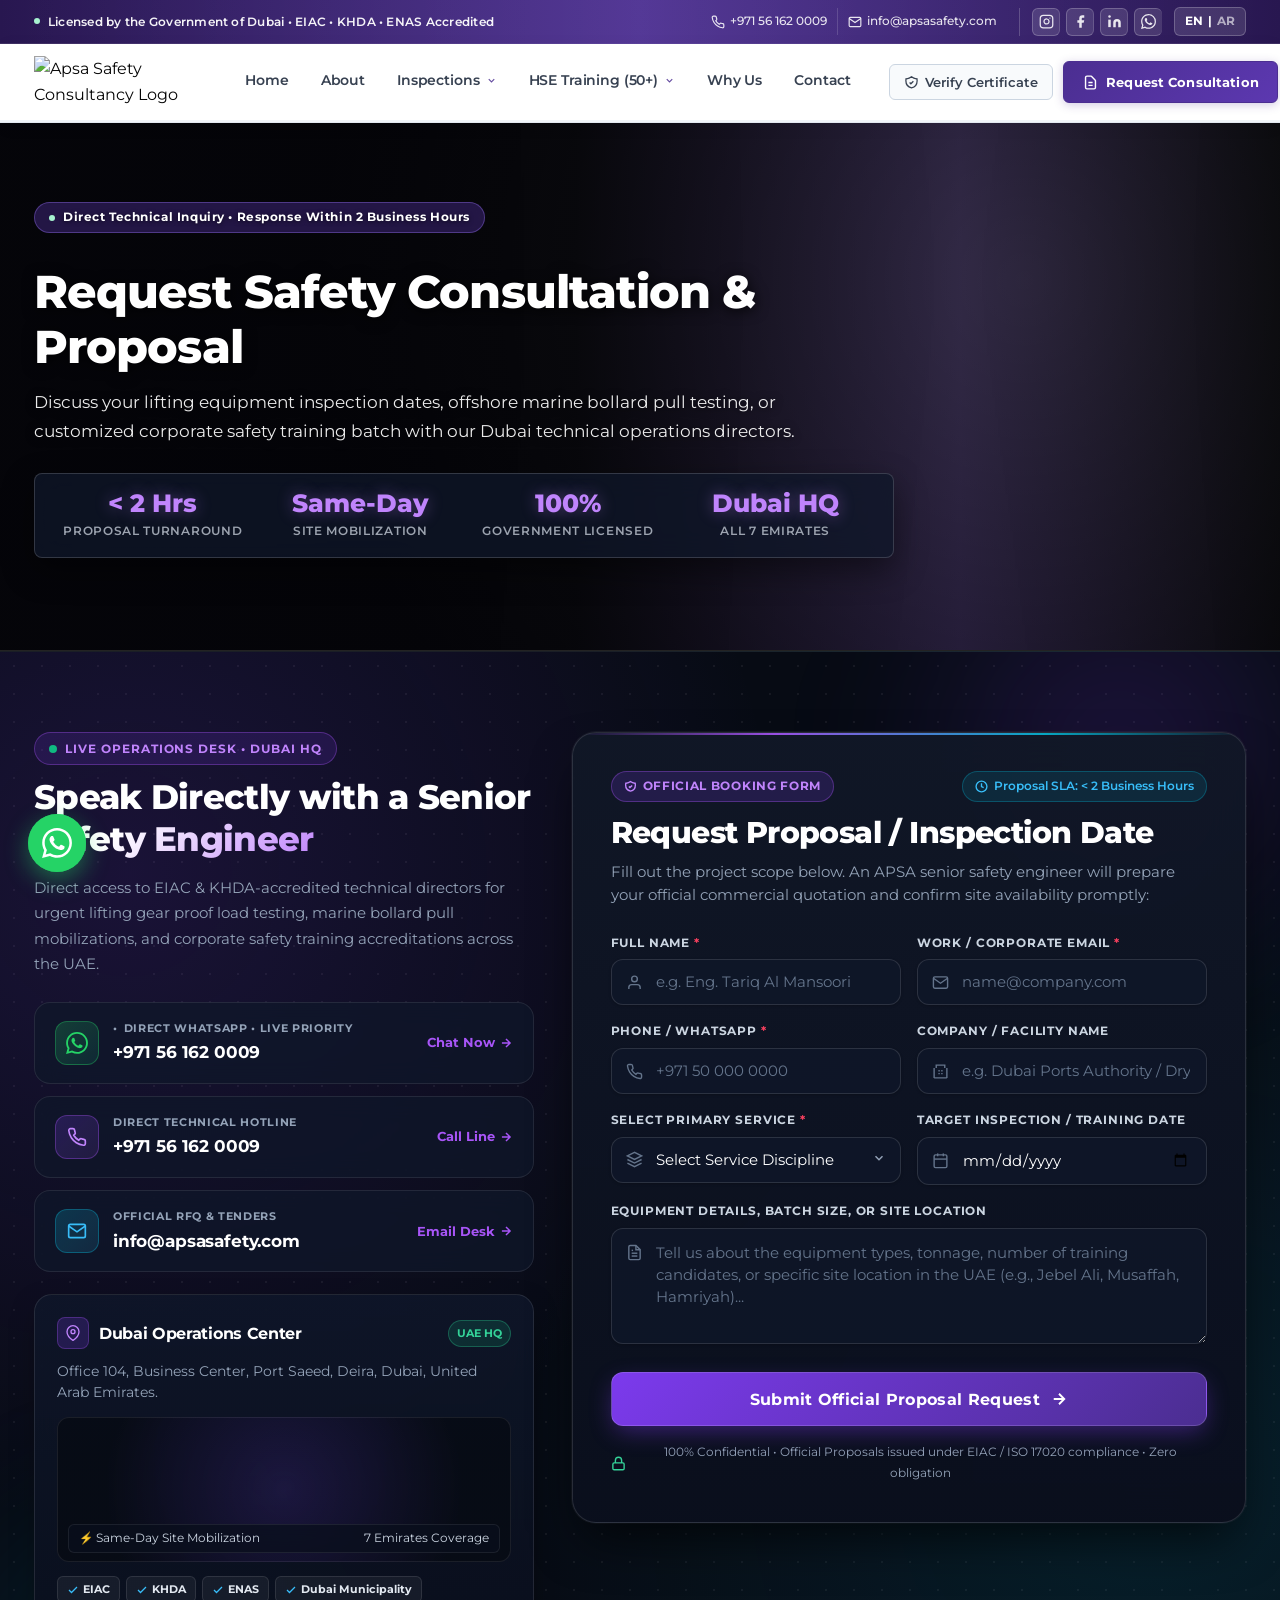
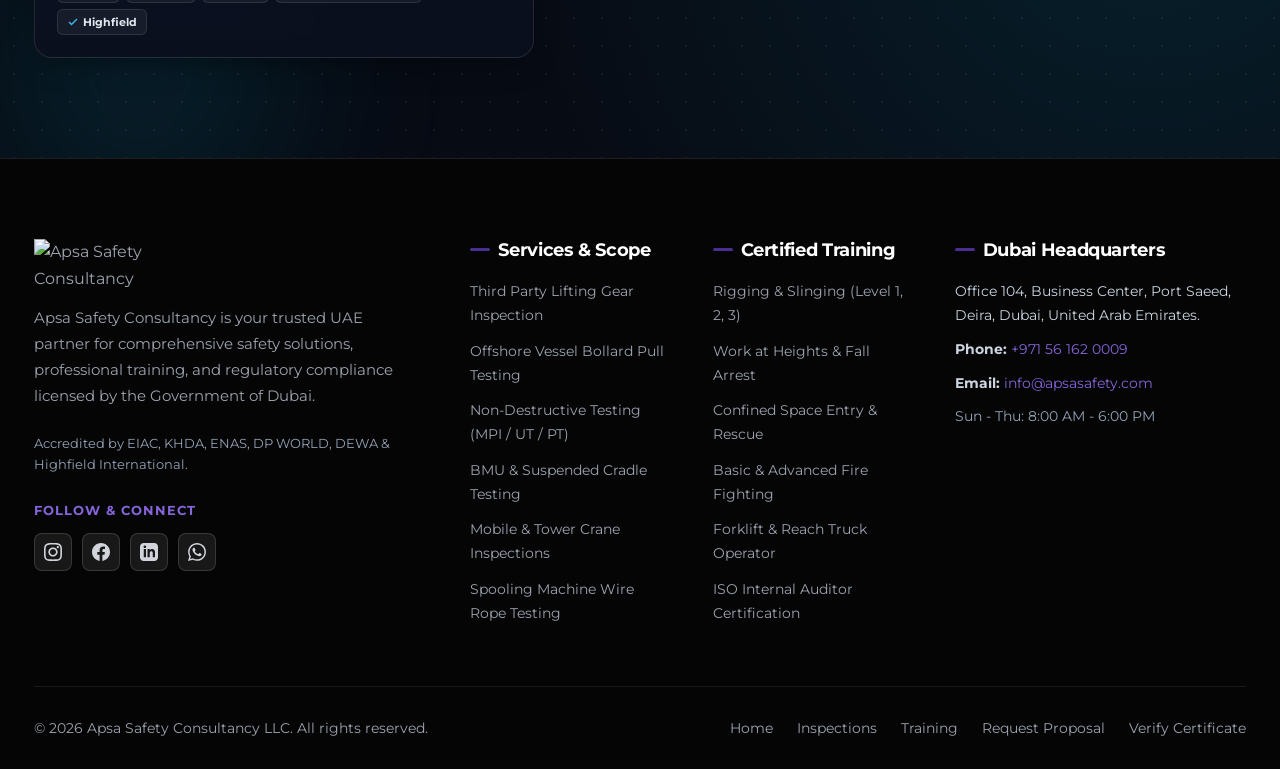
==== consultation.html @ 8ce5a481 "Redesign contact page with modern Bento layout, add SEO and update website assets" ====
<!DOCTYPE html>
<html lang="en">

<head>
  <meta charset="UTF-8">
  <meta name="viewport" content="width=device-width, initial-scale=1.0">
  <meta http-equiv="X-UA-Compatible" content="ie=edge">

  <!-- SEO Primary Meta Tags -->
  <title>Request Safety Consultation &amp; Inspection Proposal | APSA Safety Dubai</title>
  <meta name="description"
    content="Request an official technical proposal or inspection date for third-party lifting inspections, marine bollard pull testing, or corporate HSE safety training in Dubai, UAE.">
  <meta name="keywords"
    content="safety consultation Dubai, lifting inspection quotation, corporate safety training proposal, safety audit UAE, EIAC inspection booking">

  <!-- Canonical URL -->
  <link rel="canonical" href="https://www.apsasafety.com/consultation.html">

  <!-- Open Graph / Social Sharing -->
  <meta property="og:type" content="website">
  <meta property="og:url" content="https://www.apsasafety.com/consultation.html">
  <meta property="og:title" content="Request Safety Consultation &amp; Proposal | APSA Safety Dubai">
  <meta property="og:description" content="Book a third-party inspection, bollard pull test, or corporate HSE training batch. EIAC, KHDA, ENAS accredited. Dubai, UAE.">
  <meta property="og:image" content="https://www.apsasafety.com/assets/hero-poster.jpg">
  <meta property="og:image:width" content="1200">
  <meta property="og:image:height" content="630">
  <meta property="og:site_name" content="Apsa Safety Consultancy">
  <meta property="og:locale" content="en_AE">

  <!-- Twitter / X Card -->
  <meta name="twitter:card" content="summary_large_image">
  <meta name="twitter:title" content="Request Safety Consultation | APSA Safety Dubai">
  <meta name="twitter:description" content="Book inspections, bollard tests, or HSE training. EIAC &amp; KHDA accredited. Dubai, UAE.">
  <meta name="twitter:image" content="https://www.apsasafety.com/assets/hero-poster.jpg">

  <!-- Google Fonts: Montserrat -->
  <link rel="preconnect" href="https://fonts.googleapis.com">
  <link rel="preconnect" href="https://fonts.gstatic.com" crossorigin>
  <link
    href="https://fonts.googleapis.com/css2?family=Montserrat:ital,wght@0,300;0,400;0,500;0,600;0,700;0,800;0,900;1,400;1,600&display=swap"
    rel="stylesheet">

  <!-- Favicon -->
  <link rel="icon" type="image/png" href="assets/logo.png">

  <!-- Stylesheet -->
  <link rel="stylesheet" href="css/style.css">
</head>

<body>

  <!-- Accessible Skip Link -->
  <a href="#main-content" class="skip-link">Skip to main content</a>

  <!-- 1. Top Utility Header Bar -->
  <header class="top-bar">
    <div class="container">
      <div class="top-bar-badge">
        <span class="badge-dot"></span>
        <span>Licensed by the Government of Dubai &bull; EIAC &bull; KHDA &bull; ENAS Accredited</span>
      </div>
      <div class="top-bar-contact">
        <a href="tel:+971561620009">
          <svg width="14" height="14" fill="none" stroke="currentColor" stroke-width="2" viewBox="0 0 24 24">
            <path
              d="M22 16.92v3a2 2 0 01-2.18 2 19.79 19.79 0 01-8.63-3.07 19.5 19.5 0 01-6-6 19.79 19.79 0 01-3.07-8.67A2 2 0 014.11 2h3a2 2 0 012 1.72 12.84 12.84 0 00.7 2.81 2 2 0 01-.45 2.11L8.09 9.91a16 16 0 006 6l1.27-1.27a2 2 0 012.11-.45 12.84 12.84 0 002.81.7A2 2 0 0122 16.92z">
            </path>
          </svg>
          +971 56 162 0009
        </a>
        <a href="mailto:info@apsasafety.com">
          <svg width="14" height="14" fill="none" stroke="currentColor" stroke-width="2" viewBox="0 0 24 24">
            <path d="M4 4h16c1.1 0 2 .9 2 2v12c0 1.1-.9 2-2 2H4c-1.1 0-2-.9-2-2V6c0-1.1.9-2 2-2z"></path>
            <polyline points="22,6 12,13 2,6"></polyline>
          </svg>
          info@apsasafety.com
        </a>

        <!-- Top Bar Social Icons -->
        <div class="top-bar-socials" aria-label="Social Media Links">
          <a href="https://www.instagram.com/apsasafety/" target="_blank" rel="noopener noreferrer" class="top-bar-social-link ig" title="Instagram" aria-label="Instagram">
            <svg width="15" height="15" viewBox="0 0 24 24" fill="none" stroke="currentColor" stroke-width="2" stroke-linecap="round" stroke-linejoin="round"><rect x="2" y="2" width="20" height="20" rx="5" ry="5"></rect><path d="M16 11.37A4 4 0 1 1 12.63 8 4 4 0 0 1 16 11.37z"></path><line x1="17.5" y1="6.5" x2="17.51" y2="6.5"></line></svg>
          </a>
          <a href="https://www.facebook.com/apsasafety/" target="_blank" rel="noopener noreferrer" class="top-bar-social-link fb" title="Facebook" aria-label="Facebook">
            <svg width="15" height="15" viewBox="0 0 24 24" fill="currentColor"><path d="M18 2h-3a5 5 0 0 0-5 5v3H7v4h3v8h4v-8h3l1-4h-4V7a1 1 0 0 1 1-1h3z"></path></svg>
          </a>
          <a href="https://www.linkedin.com/company/apsa-safety/" target="_blank" rel="noopener noreferrer" class="top-bar-social-link li" title="LinkedIn" aria-label="LinkedIn">
            <svg width="15" height="15" viewBox="0 0 24 24" fill="currentColor"><path d="M16 8a6 6 0 0 1 6 6v7h-4v-7a2 2 0 0 0-2-2 2 2 0 0 0-2 2v7h-4v-7a6 6 0 0 1 6-6z"></path><rect x="2" y="9" width="4" height="12"></rect><circle cx="4" cy="4" r="2"></circle></svg>
          </a>
          <a href="https://wa.me/971561620009?text=Hello%2C%20I%E2%80%99d%20like%20to%20connect%20with%20Apsa%20Safety." target="_blank" rel="noopener noreferrer" class="top-bar-social-link wa" title="Direct WhatsApp" aria-label="WhatsApp">
            <svg width="15" height="15" viewBox="0 0 24 24" fill="currentColor"><path d="M17.472 14.382c-.297-.149-1.758-.867-2.03-.967-.273-.099-.471-.148-.67.15-.197.297-.767.966-.94 1.164-.173.199-.347.223-.644.075-.297-.15-1.255-.463-2.39-1.475-.883-.788-1.48-1.761-1.652-2.059-.173-.297-.018-.458.13-.606.134-.133.298-.347.446-.52.149-.174.198-.298.298-.497.099-.198.05-.371-.025-.52-.075-.149-.669-1.612-.916-2.207-.242-.579-.487-.5-.669-.51-.173-.008-.371-.01-.57-.01-.198 0-.52.074-.792.372-.272.297-1.04 1.016-1.04 2.479 0 1.462 1.065 2.875 1.213 3.074c.149.198 2.096 3.2 5.077 4.487.709.306 1.262.489 1.694.625.712.227 1.36.195 1.871.118.571-.085 1.758-.719 2.006-1.413.248-.694.248-1.289.173-1.413-.074-.124-.272-.198-.57-.347m-5.421 7.403h-.004a9.87 9.87 0 01-5.031-1.378l-.361-.214-3.741.982.998-3.648-.235-.374a9.86 9.86 0 01-1.51-5.26c.001-5.45 4.436-9.884 9.888-9.884 2.64 0 5.122 1.03 6.988 2.898a9.825 9.825 0 012.893 6.994c-.003 5.45-4.437 9.884-9.888 9.884m8.413-18.297A11.815 11.815 0 0012.05 0C5.495 0 .16 5.335.157 11.892c0 2.096.547 4.142 1.588 5.945L.057 24l6.305-1.654a11.882 11.882 0 005.683 1.448h.005c6.554 0 11.89-5.335 11.893-11.893a11.821 11.821 0 00-3.48-8.413z"/></svg>
          </a>
        </div>

        <div class="lang-switch" id="langSwitch" title="Language switcher — Arabic version coming soon" role="button" tabindex="0" aria-label="Language switch">
          <span>EN</span>
          <span>|</span>
          <span style="opacity: 0.6;">AR</span>
        </div>
      </div>
    </div>
  </header>

  <!-- 2. Sticky Navbar with Multi-Page Routing -->
  <nav class="main-nav" aria-label="Main Navigation">
    <div class="container nav-container">
      <a href="index.html" class="brand-logo" aria-label="Apsa Safety Consultancy Home">
        <div class="logo-wrapper">
          <img src="assets/logo.png" alt="Apsa Safety Consultancy Logo" class="logo-img" width="180" height="54">
        </div>
      </a>

      <ul class="nav-links">
        <li><a href="index.html" class="nav-link">Home</a></li>
        <li><a href="index.html#about" class="nav-link">About</a></li>

        <!-- Desktop Dropdown: Inspections -->
        <li class="nav-item-dropdown">
          <a href="inspections.html" class="nav-link nav-link-dropdown-btn">
            <span>Inspections</span>
            <svg class="chevron" width="12" height="12" fill="none" stroke="currentColor" stroke-width="2.5"
              viewBox="0 0 24 24">
              <polyline points="6 9 12 15 18 9"></polyline>
            </svg>
          </a>
          <div class="nav-dropdown-menu dropdown-inspections" role="menu">
            <div class="dropdown-header-label">
              <span>Inspection Disciplines</span>
              <span style="font-size: 0.68rem; opacity: 0.8;">EIAC &bull; ENAS</span>
            </div>
            <a href="inspections.html#disciplines" class="dropdown-item" role="menuitem">
              <div class="dropdown-item-icon">
                <svg width="15" height="15" fill="none" stroke="currentColor" stroke-width="2" viewBox="0 0 24 24">
                  <path d="M12 22s8-4 8-10V5l-8-3-8 3v7c0 6 8 10 8 10z"></path>
                </svg>
              </div>
              <div class="dropdown-item-content">
                <span class="dropdown-item-title">Lifting Equipment &amp; Cranes</span>
                <span class="dropdown-item-sub">Mobile, Tower &amp; Overhead Cranes</span>
              </div>
            </a>
            <a href="inspections.html#disciplines" class="dropdown-item" role="menuitem">
              <div class="dropdown-item-icon">
                <svg width="15" height="15" fill="none" stroke="currentColor" stroke-width="2" viewBox="0 0 24 24">
                  <circle cx="12" cy="12" r="10"></circle>
                  <polyline points="12 6 12 12 14 14"></polyline>
                </svg>
              </div>
              <div class="dropdown-item-content">
                <span class="dropdown-item-title">Marine Bollard Pull Testing</span>
                <span class="dropdown-item-sub">Offshore Vessels &amp; Calibrated Load Cells</span>
              </div>
            </a>
            <a href="inspections.html#disciplines" class="dropdown-item" role="menuitem">
              <div class="dropdown-item-icon">
                <svg width="15" height="15" fill="none" stroke="currentColor" stroke-width="2" viewBox="0 0 24 24">
                  <path d="M14 2H6a2 2 0 00-2 2v16a2 2 0 002 2h12a2 2 0 002-2V8z"></path>
                </svg>
              </div>
              <div class="dropdown-item-content">
                <span class="dropdown-item-title">NDT Testing (MPI / UT / PT)</span>
                <span class="dropdown-item-sub">Weld Integrity &amp; Flaw Detection</span>
              </div>
            </a>
            <a href="inspections.html#disciplines" class="dropdown-item" role="menuitem">
              <div class="dropdown-item-icon">
                <svg width="15" height="15" fill="none" stroke="currentColor" stroke-width="2" viewBox="0 0 24 24">
                  <rect x="3" y="3" width="18" height="18" rx="2"></rect>
                </svg>
              </div>
              <div class="dropdown-item-content">
                <span class="dropdown-item-title">BMU &amp; Suspended Cradles</span>
                <span class="dropdown-item-sub">Facade Access Systems &amp; Man Baskets</span>
              </div>
            </a>
            <a href="inspections.html" class="dropdown-footer-link">
              <span>View All Inspection Services</span>
              <svg width="14" height="14" fill="none" stroke="currentColor" stroke-width="2.5" viewBox="0 0 24 24">
                <path d="M5 12h14M12 5l7 7-7 7"></path>
              </svg>
            </a>
          </div>
        </li>

        <!-- Desktop Mega-Menu: Training (100+) -->
        <li class="nav-item-dropdown">
          <a href="training.html" class="nav-link nav-link-dropdown-btn">
            <span>HSE Training (50+)</span>
            <svg class="chevron" width="12" height="12" fill="none" stroke="currentColor" stroke-width="2.5" viewBox="0 0 24 24"><polyline points="6 9 12 15 18 9"></polyline></svg>
          </a>
          <div class="nav-dropdown-menu dropdown-training-mega" role="menu">
            <div>
              <div class="dropdown-header-label">
                <span>Accredited HSE Courses</span>
                <span style="font-size: 0.68rem; opacity: 0.8;">EIAC &bull; KHDA</span>
              </div>
              <a href="training.html#courses" class="dropdown-item" role="menuitem">
                <div class="dropdown-item-icon"><svg width="15" height="15" fill="none" stroke="currentColor" stroke-width="2" viewBox="0 0 24 24"><circle cx="12" cy="12" r="10"></circle><polyline points="12 6 12 12 16 14"></polyline></svg></div>
                <div class="dropdown-item-content"><span class="dropdown-item-title">Plant &amp; Lifting (14 Courses)</span><span class="dropdown-item-sub">Crane, Forklift, Bobcat, Rigger Supervisor</span></div>
              </a>
              <a href="training.html#courses" class="dropdown-item" role="menuitem">
                <div class="dropdown-item-icon"><svg width="15" height="15" fill="none" stroke="currentColor" stroke-width="2" viewBox="0 0 24 24"><path d="M12 22s8-4 8-10V5l-8-3-8 3v7c0 6 8 10 8 10z"></path></svg></div>
                <div class="dropdown-item-content"><span class="dropdown-item-title">Heights &amp; Scaffolding (5 Courses)</span><span class="dropdown-item-sub">Scaffold STI, Inspector, Fall Arrest</span></div>
              </a>
              <a href="training.html#courses" class="dropdown-item" role="menuitem">
                <div class="dropdown-item-icon"><svg width="15" height="15" fill="none" stroke="currentColor" stroke-width="2" viewBox="0 0 24 24"><path d="M8.5 14.5A2.5 2.5 0 0011 12c0-1.38-.5-2-1-3-1.072-2.143-.224-4.054 2-6 .5 2.5 2 4.9 4 6.5 2 1.6 3 3.5 3 5.5a7 7 0 11-14 0c0-1.153.433-2.294 1-3a2.5 2.5 0 002.5 3z"></path></svg></div>
                <div class="dropdown-item-content"><span class="dropdown-item-title">Fire &amp; Emergency (4 Courses)</span><span class="dropdown-item-sub">Fire Fighting, Fire Warden, First Aid CPR</span></div>
              </a>
              <a href="training.html#courses" class="dropdown-item" role="menuitem">
                <div class="dropdown-item-icon"><svg width="15" height="15" fill="none" stroke="currentColor" stroke-width="2" viewBox="0 0 24 24"><polygon points="12 2 2 7 12 12 22 7 12 2"></polygon><polyline points="2 17 12 22 22 17"></polyline><polyline points="2 12 12 17 22 12"></polyline></svg></div>
                <div class="dropdown-item-content"><span class="dropdown-item-title">Hazardous &amp; Technical (13 Courses)</span><span class="dropdown-item-sub">Confined Space, AGT, H2S, HAZMAT, LOTO</span></div>
              </a>
            </div>
            <div class="dropdown-side-card">
              <div>
                <span class="section-badge" style="font-size: 0.68rem; padding: 3px 8px; margin-bottom: 8px;">Govt Accredited</span>
                <h4>Corporate On-Site Training</h4>
                <p>Tailored safety training batches at your warehouse, shipyard, or site across Dubai and the UAE.</p>
              </div>
              <a href="training.html" class="btn btn-cyan btn-sm btn-pill" style="width: 100%; justify-content: center; font-size: 0.82rem;">
                Browse All 51 Courses &rarr;
              </a>
            </div>
          </div>
        </li>

        <li><a href="index.html#why-us" class="nav-link">Why Us</a></li>
        <li><a href="index.html#contact" class="nav-link">Contact</a></li>
      </ul>

      <div class="nav-actions">
        <!-- Verify Certificate Modal Trigger -->
        <button class="btn-verify-cert open-cert-modal">
          <svg width="15" height="15" fill="none" stroke="currentColor" stroke-width="2" viewBox="0 0 24 24">
            <path
              d="M9 12l2 2 4-4m5.618-4.016A11.955 11.955 0 0112 2.944a11.955 11.955 0 01-8.618 3.04A12.02 12.02 0 003 9c0 5.591 3.824 10.29 9 11.622 5.176-1.332 9-6.03 9-11.622 0-1.042-.133-2.052-.382-3.016z">
            </path>
          </svg>
          Verify Certificate
        </button>

        <!-- Active Consultation Nav Pill -->
        <a href="consultation.html" class="btn-sidebar-toggle"
          aria-label="Request Safety Consultation &amp; Proposal">
          <svg width="17" height="17" fill="none" stroke="currentColor" stroke-width="2" viewBox="0 0 24 24">
            <path
              d="M9 12h6m-6 4h6m2 5H7a2 2 0 01-2-2V5a2 2 0 012-2h5.586a1 1 0 01.707.293l5.414 5.414a1 1 0 01.293.707V19a2 2 0 01-2 2z">
            </path>
          </svg>
          Request Consultation
        </a>

        <button class="mobile-menu-btn open-sidebar-btn" aria-label="Toggle navigation menu"
          aria-controls="sidebarDrawer" aria-expanded="false">
          <span></span>
          <span></span>
          <span></span>
        </button>
      </div>
    </div>
  </nav>

  <!-- 3. Off-Canvas Sidebar Drawer for Mobile & Quick Navigation -->
  <div class="sidebar-backdrop" id="sidebarBackdrop"></div>
  <aside class="sidebar-drawer" id="sidebarDrawer" aria-label="Mobile Navigation Drawer" aria-hidden="true">
    <div class="sidebar-header">
      <div class="sidebar-brand">
        <a href="index.html" class="logo-wrapper" style="height: 42px;" aria-label="Apsa Safety Consultancy Home">
          <img src="assets/logo-light.png" alt="Apsa Safety Consultancy" class="logo-img" width="140" height="42">
        </a>
      </div>
      <button class="sidebar-close-btn" id="sidebarCloseBtn" aria-label="Close sidebar">
        <svg width="18" height="18" fill="none" stroke="currentColor" stroke-width="2" viewBox="0 0 24 24">
          <line x1="18" y1="6" x2="6" y2="18"></line>
          <line x1="6" y1="6" x2="18" y2="18"></line>
        </svg>
      </button>
    </div>

    <div class="sidebar-body">
      <div>
        <div class="sidebar-section-title">Navigation Menu</div>
        <ul class="sidebar-main-links">
          <li><a href="index.html" class="sidebar-main-link"><svg width="18" height="18" fill="none"
                stroke="currentColor" stroke-width="2" viewBox="0 0 24 24">
                <path d="M3 9l9-7 9 7v11a2 2 0 0 1-2 2H5a2 2 0 0 1-2-2z"></path>
              </svg> Home</a></li>
          <li><a href="index.html#about" class="sidebar-main-link"><svg width="18" height="18" fill="none"
                stroke="currentColor" stroke-width="2" viewBox="0 0 24 24">
                <circle cx="12" cy="12" r="10"></circle>
                <line x1="12" y1="16" x2="12" y2="12"></line>
                <line x1="12" y1="8" x2="12.01" y2="8"></line>
              </svg> About APSA Safety</a></li>

          <!-- Inspections Mobile Accordion -->
          <li class="sidebar-accordion">
            <button type="button" class="accordion-trigger" aria-expanded="false">
              <span style="display: flex; align-items: center; gap: 10px;">
                <svg width="18" height="18" fill="none" stroke="currentColor" stroke-width="2" viewBox="0 0 24 24">
                  <path d="M12 22s8-4 8-10V5l-8-3-8 3v7c0 6 8 10 8 10z"></path>
                </svg>
                Third-Party Inspections
              </span>
              <svg class="chevron" width="15" height="15" fill="none" stroke="currentColor" stroke-width="2"
                viewBox="0 0 24 24">
                <polyline points="6 9 12 15 18 9"></polyline>
              </svg>
            </button>
            <div class="accordion-panel">
              <ul class="sidebar-menu-list">
                <li><a href="inspections.html" style="color: var(--cyan-400); font-weight: 700;">&bull; View All
                    Inspection Scope &rarr;</a></li>
                <li><a href="inspections.html#disciplines">&bull; Lifting Equipment &amp; Cranes</a></li>
                <li><a href="inspections.html#disciplines">&bull; Marine Bollard Pull Testing</a></li>
                <li><a href="inspections.html#disciplines">&bull; NDT Testing (MPI / UT / PT)</a></li>
                <li><a href="inspections.html#disciplines">&bull; BMU &amp; Suspended Cradles</a></li>
              </ul>
            </div>
          </li>

          <!-- Training Mobile Accordion -->
          <li class="sidebar-accordion">
            <button type="button" class="accordion-trigger" aria-expanded="false">
              <span style="display: flex; align-items: center; gap: 10px;">
                <svg width="18" height="18" fill="none" stroke="currentColor" stroke-width="2" viewBox="0 0 24 24">
                  <path d="M22 10v6M2 10l10-5 10 5-10 5z"></path>
                </svg>
                Accredited Training (100+)
              </span>
              <svg class="chevron" width="15" height="15" fill="none" stroke="currentColor" stroke-width="2"
                viewBox="0 0 24 24">
                <polyline points="6 9 12 15 18 9"></polyline>
              </svg>
            </button>
            <div class="accordion-panel">
              <ul class="sidebar-menu-list">
                <li><a href="training.html" style="color: var(--cyan-400); font-weight: 700;">&bull; Explore All 100+
                    Courses &rarr;</a></li>
                <li><a href="training.html#courses">&bull; Lifting &amp; Rigging (22+)</a></li>
                <li><a href="training.html#courses">&bull; Heavy Plant &amp; Forklifts (18+)</a></li>
                <li><a href="training.html#courses">&bull; Working at Heights (16+)</a></li>
                <li><a href="training.html#courses">&bull; Emergency &amp; First Aid (14+)</a></li>
                <li><a href="training.html#courses">&bull; Confined Space &amp; HSE (20+)</a></li>
              </ul>
            </div>
          </li>

          <li><a href="index.html#approvals" class="sidebar-main-link"><svg width="18" height="18" fill="none"
                stroke="currentColor" stroke-width="2" viewBox="0 0 24 24">
                <circle cx="12" cy="8" r="7"></circle>
                <polyline points="8.21 13.89 7 23 12 20 17 23 15.79 13.88"></polyline>
              </svg> Official Accreditations</a></li>
          <li><a href="index.html#why-us" class="sidebar-main-link"><svg width="18" height="18" fill="none"
                stroke="currentColor" stroke-width="2" viewBox="0 0 24 24">
                <polygon
                  points="12 2 15.09 8.26 22 9.27 17 14.14 18.18 21.02 12 17.77 5.82 21.02 7 14.14 2 9.27 8.91 8.26 12 2">
                </polygon>
              </svg> Why Choose Us</a></li>
          <li><a href="index.html#contact" class="sidebar-main-link"><svg width="18" height="18" fill="none"
                stroke="currentColor" stroke-width="2" viewBox="0 0 24 24">
                <path
                  d="M22 16.92v3a2 2 0 01-2.18 2 19.79 19.79 0 01-8.63-3.07 19.5 19.5 0 01-6-6 19.79 19.79 0 01-3.07-8.67A2 2 0 014.11 2h3a2 2 0 012 1.72 12.84 12.84 0 00.7 2.81 2 2 0 01-.45 2.11L8.09 9.91a16 16 0 006 6l1.27-1.27a2 2 0 012.11-.45 12.84 12.84 0 002.81.7A2 2 0 0122 16.92z">
                </path>
              </svg> Contact Us &amp; Support</a></li>
        </ul>

        <!-- Action Buttons Inside Sidebar -->
        <div style="display: flex; flex-direction: column; gap: 10px; margin-top: 18px; margin-bottom: 24px;">
          <a href="consultation.html" class="btn btn-cyan btn-sm btn-pill"
            style="width: 100%; justify-content: center; gap: 8px;">
            <svg width="15" height="15" fill="none" stroke="currentColor" stroke-width="2.2" viewBox="0 0 24 24">
              <path
                d="M9 12h6m-6 4h6m2 5H7a2 2 0 01-2-2V5a2 2 0 012-2h5.586a1 1 0 01.707.293l5.414 5.414a1 1 0 01.293.707V19a2 2 0 01-2 2z">
              </path>
            </svg>
            Request Consultation / Proposal
          </a>
          <button class="btn btn-outline-white btn-sm btn-pill open-cert-modal"
            style="width: 100%; justify-content: center; gap: 8px;">
            <svg width="15" height="15" fill="none" stroke="currentColor" stroke-width="2" viewBox="0 0 24 24">
              <path
                d="M9 12l2 2 4-4m5.618-4.016A11.955 11.955 0 0112 2.944a11.955 11.955 0 01-8.618 3.04A12.02 12.02 0 003 9c0 5.591 3.824 10.29 9 11.622 5.176-1.332 9-6.03 9-11.622 0-1.042-.133-2.052-.382-3.016z">
              </path>
            </svg>
            Verify Official Certificate
          </button>
        </div>
      </div>

      <!-- Quick Assistance Card -->
      <div class="sidebar-contact-card" style="margin-top: auto;">
        <h4 style="font-size: 0.95rem; margin-bottom: 6px;">Need Immediate Assistance?</h4>
        <p style="font-size: 0.8rem; margin-bottom: 12px;">Contact our Dubai technical operations center directly for
          emergency inspections or batch bookings.</p>

        <div class="sidebar-contact-item">
          <svg width="15" height="15" fill="none" stroke="currentColor" stroke-width="2" viewBox="0 0 24 24">
            <path
              d="M22 16.92v3a2 2 0 01-2.18 2 19.79 19.79 0 01-8.63-3.07 19.5 19.5 0 01-6-6 19.79 19.79 0 01-3.07-8.67A2 2 0 014.11 2h3a2 2 0 012 1.72 12.84 12.84 0 00.7 2.81 2 2 0 01-.45 2.11L8.09 9.91a16 16 0 006 6l1.27-1.27a2 2 0 012.11-.45 12.84 12.84 0 002.81.7A2 2 0 0122 16.92z">
            </path>
          </svg>
          <a href="tel:+971561620009" style="color: inherit; font-size: 0.85rem; font-weight: 600;">+971 56 162 0009</a>
        </div>
        <div class="sidebar-contact-item">
          <svg width="15" height="15" fill="none" stroke="currentColor" stroke-width="2" viewBox="0 0 24 24">
            <path d="M4 4h16c1.1 0 2 .9 2 2v12c0 1.1-.9 2-2 2H4c-1.1 0-2-.9-2-2V6c0-1.1.9-2 2-2z"></path>
            <polyline points="22,6 12,13 2,6"></polyline>
          </svg>
          <a href="mailto:info@apsasafety.com"
            style="color: inherit; font-size: 0.85rem; font-weight: 600;">info@apsasafety.com</a>
        </div>

        <a href="https://wa.me/971561620009?text=Hello%2C%20I%E2%80%99d%20like%20to%20book%20a%20consultation."
          target="_blank" rel="noopener noreferrer" class="btn btn-cyan btn-sm btn-pill"
          style="width: 100%; margin-top: 12px; font-size: 0.82rem;">
          Chat on WhatsApp
        </a>

        <!-- Sidebar Socials -->
        <div class="sidebar-socials-block">
          <div class="sidebar-socials-label">Follow &amp; Connect:</div>
          <div class="social-icons-group">
            <a href="https://www.instagram.com/apsasafety/" target="_blank" rel="noopener noreferrer"
              class="social-btn social-ig" aria-label="Instagram" title="Instagram"><svg width="16" height="16"
                fill="currentColor" viewBox="0 0 24 24">
                <path
                  d="M12 2.163c3.204 0 3.584.012 4.85.07 3.252.148 4.771 1.691 4.919 4.919.058 1.265.069 1.645.069 4.849 0 3.205-.012 3.584-.069 4.849-.149 3.225-1.664 4.771-4.919 4.919-1.266.058-1.644.07-4.85.07-3.204 0-3.584-.012-4.849-.07-3.26-.149-4.771-1.699-4.919-4.92-.058-1.265-.07-1.644-.07-4.849 0-3.204.013-3.583.07-4.849.149-3.227 1.664-4.771 4.919-4.919 1.266-.057 1.645-.069 4.849-.069zm0-2.163c-3.259 0-3.667.014-4.947.072-4.358.2-6.78 2.618-6.98 6.98-.059 1.281-.073 1.689-.073 4.948 0 3.259.014 3.668.072 4.948.2 4.358 2.618 6.78 6.98 6.98 1.281.058 1.689.072 4.948.072 3.259 0 3.668-.014 4.948-.072 4.354-.2 6.782-2.618 6.979-6.98.059-1.28.073-1.689.073-4.948 0-3.259-.014-3.667-.072-4.947-.196-4.354-2.617-6.78-6.979-6.98-1.281-.059-1.69-.073-4.949-.073zm0 5.838c-3.403 0-6.162 2.759-6.162 6.162s2.759 6.163 6.162 6.163 6.162-2.759 6.162-6.163c0-3.403-2.759-6.162-6.162-6.162zm0 10.162c-2.209 0-4-1.79-4-4 0-2.209 1.791-4 4-4s4 1.791 4 4c0 2.21-1.791 4-4 4zm6.406-11.845c-.796 0-1.441.645-1.441 1.44s.645 1.44 1.441 1.44c.795 0 1.439-.645 1.439-1.44s-.644-1.44-1.439-1.44z" />
              </svg></a>
            <a href="https://www.facebook.com/apsasafety/" target="_blank" rel="noopener noreferrer"
              class="social-btn social-fb" aria-label="Facebook" title="Facebook"><svg width="16" height="16"
                fill="currentColor" viewBox="0 0 24 24">
                <path
                  d="M24 12.073c0-6.627-5.373-12-12-12s-12 5.373-12 12c0 5.99 4.388 10.954 10.125 11.854v-8.385H7.078v-3.47h3.047V9.43c0-3.007 1.792-4.669 4.533-4.669 1.312 0 2.686.235 2.686.235v2.953H15.83c-1.491 0-1.956.925-1.956 1.874v2.25h3.328l-.532 3.47h-2.796v8.385C19.612 23.027 24 18.062 24 12.073z" />
              </svg></a>
            <a href="https://www.linkedin.com/company/apsa-safety/" target="_blank" rel="noopener noreferrer"
              class="social-btn social-li" aria-label="LinkedIn" title="LinkedIn"><svg width="16" height="16"
                fill="currentColor" viewBox="0 0 24 24">
                <path
                  d="M19 0h-14c-2.761 0-5 2.239-5 5v14c0 2.761 2.239 5 5 5h14c2.762 0 5-2.239 5-5v-14c0-2.761-2.238-5-5-5zm-11 19h-3v-11h3v11zm-1.5-12.268c-.966 0-1.75-.79-1.75-1.764s.784-1.764 1.75-1.764 1.75.79 1.75 1.764-.783 1.764-1.75 1.764zm13.5 12.268h-3v-5.604c0-3.368-4-3.113-4 0v5.604h-3v-11h3v1.765c1.396-2.586 7-2.777 7 2.476v6.759z" />
              </svg></a>
            <a href="https://wa.me/971561620009?text=Hello%2C%20I%E2%80%99d%20like%20to%20connect%20with%20Apsa%20Safety."
              target="_blank" rel="noopener noreferrer" class="social-btn social-wa" aria-label="WhatsApp"
              title="Direct WhatsApp"><svg width="16" height="16" fill="currentColor" viewBox="0 0 24 24">
                <path
                  d="M.057 24l1.687-6.163c-1.041-1.804-1.588-3.849-1.587-5.946.003-6.556 5.338-11.891 11.893-11.891 3.181.001 6.167 1.24 8.413 3.488 2.245 2.248 3.481 5.236 3.48 8.414-.003 6.557-5.338 11.892-11.893 11.892-1.99-.001-3.951-.5-5.688-1.448l-6.305 1.654zm6.597-3.807c1.676.995 3.276 1.591 5.392 1.592 5.448 0 9.886-4.434 9.889-9.885.002-5.462-4.415-9.89-9.881-9.892-5.452 0-9.887 4.434-9.889 9.884-.001 2.225.651 3.891 1.746 5.634l-.999 3.648 3.742-.981zm11.387-5.464c-.074-.124-.272-.198-.57-.347-.297-.149-1.758-.868-2.031-.967-.272-.099-.47-.149-.669.149-.198.297-.768.967-.941 1.165-.173.198-.347.223-.644.074-.297-.149-1.255-.462-2.39-1.475-.883-.788-1.48-1.761-1.653-2.059-.173-.297-.018-.458.13-.606.134-.133.297-.347.446-.521.151-.172.2-.296.3-.495.099-.198.05-.372-.025-.521-.075-.148-.669-1.611-.916-2.206-.242-.579-.487-.501-.669-.51l-.57-.01c-.198 0-.52.074-.792.372s-1.04 1.016-1.04 2.479 1.065 2.876 1.213 3.074c.149.198 2.095 3.2 5.076 4.487.709.306 1.263.489 1.694.626.712.226 1.36.194 1.872.118.571-.085 1.758-.719 2.006-1.413.248-.695.248-1.29.173-1.414z" />
              </svg></a>
          </div>
        </div>
      </div>
    </div>
  </aside>

  <!-- MAIN CONTENT -->
  <main id="main-content">

    <!-- Subpage Hero Banner with Consultation Background -->
    <section class="subpage-hero hero-consultation" id="subpageHero" aria-label="Safety Consultation and Proposal Hero">
      <div class="subpage-hero-backdrop" id="subpageHeroBg" style="background-image: url('assets/hero-poster.jpg');"
        role="img" aria-label="Apsa Safety Consultancy UAE Operations"></div>
      <div class="subpage-hero-overlay"></div>
      <div class="container">
        <div class="subpage-hero-content">
          <span class="hero-badge">
            <span class="badge-dot"></span>
            Direct Technical Inquiry &bull; Response Within 2 Business Hours
          </span>
          <h1 class="subpage-title">Request Safety Consultation &amp; Proposal</h1>
          <p class="subpage-desc">
            Discuss your lifting equipment inspection dates, offshore marine bollard pull testing, or customized
            corporate safety training batch with our Dubai technical operations directors.
          </p>

          <div class="subpage-stats-bar">
            <div class="subpage-stat-item">
              <div class="subpage-stat-val">&lt; 2 Hrs</div>
              <div class="subpage-stat-lbl">Proposal Turnaround</div>
            </div>
            <div class="subpage-stat-item">
              <div class="subpage-stat-val">Same-Day</div>
              <div class="subpage-stat-lbl">Site Mobilization</div>
            </div>
            <div class="subpage-stat-item">
              <div class="subpage-stat-val">100%</div>
              <div class="subpage-stat-lbl">Government Licensed</div>
            </div>
            <div class="subpage-stat-item">
              <div class="subpage-stat-val">Dubai HQ</div>
              <div class="subpage-stat-lbl">All 7 Emirates</div>
            </div>
          </div>
        </div>
      </div>
    </section>

    <!-- Consultation & Proposal Page Layout -->
    <!-- Redesigned Modern Consultation & Proposal Section -->
    <section class="contact-section-modern" id="consultationBookingSection" aria-label="APSA Safety Official Proposal and Booking">
      <div class="container">
        <div class="modern-contact-grid">

          <!-- Left Column: Direct Communication Channels & Dubai Operations Center -->
          <div class="modern-contact-sidebar">
            <div>
              <div class="modern-contact-badge">
                <span class="live-beacon"></span>
                <span>Live Operations Desk &bull; Dubai HQ</span>
              </div>
              <h2 class="modern-contact-title">
                Speak Directly with a Senior <span>Safety Engineer</span>
              </h2>
              <p class="modern-contact-lead">
                Direct access to EIAC &amp; KHDA-accredited technical directors for urgent lifting gear proof load testing, marine bollard pull mobilizations, and corporate safety training accreditations across the UAE.
              </p>
            </div>

            <!-- Bento Contact Channel Cards -->
            <div class="modern-channels-list">
              <!-- Direct WhatsApp Live Desk -->
              <a href="https://wa.me/971561620009?text=Hello%2C%20I%E2%80%99d%20like%20to%20request%20an%20official%20safety%20consultation%20proposal."
                target="_blank" rel="noopener noreferrer" class="modern-channel-card" aria-label="Chat with APSA Safety on WhatsApp">
                <div class="modern-channel-left">
                  <div class="modern-channel-icon icon-wa">
                    <svg width="22" height="22" fill="currentColor" viewBox="0 0 24 24">
                      <path d="M.057 24l1.687-6.163c-1.041-1.804-1.588-3.849-1.587-5.946.003-6.556 5.338-11.891 11.893-11.891 3.181.001 6.167 1.24 8.413 3.488 2.245 2.248 3.481 5.236 3.48 8.414-.003 6.557-5.338 11.892-11.893 11.892-1.99-.001-3.951-.5-5.688-1.448l-6.305 1.654zm6.597-3.807c1.676.995 3.276 1.591 5.392 1.592 5.448 0 9.886-4.434 9.889-9.885.002-5.462-4.415-9.89-9.881-9.892-5.452 0-9.887 4.434-9.889 9.884-.001 2.225.651 3.891 1.746 5.634l-.999 3.648 3.742-.981zm11.387-5.464c-.074-.124-.272-.198-.57-.347-.297-.149-1.758-.868-2.031-.967-.272-.099-.47-.149-.669.149-.198.297-.768.967-.941 1.165-.173.198-.347.223-.644.074-.297-.149-1.255-.462-2.39-1.475-.883-.788-1.48-1.761-1.653-2.059-.173-.297-.018-.458.13-.606.134-.133.297-.347.446-.521.151-.172.2-.296.3-.495.099-.198.05-.372-.025-.521-.075-.148-.669-1.611-.916-2.206-.242-.579-.487-.501-.669-.51l-.57-.01c-.198 0-.52.074-.792.372s-1.04 1.016-1.04 2.479 1.065 2.876 1.213 3.074c.149.198 2.095 3.2 5.076 4.487.709.306 1.263.489 1.694.626.712.226 1.36.194 1.872.118.571-.085 1.758-.719 2.006-1.413.248-.695.248-1.29.173-1.414z"/>
                    </svg>
                  </div>
                  <div class="modern-channel-info">
                    <span class="modern-channel-tag"><span class="status-online">&bull;</span> Direct WhatsApp &bull; Live Priority</span>
                    <span class="modern-channel-val">+971 56 162 0009</span>
                  </div>
                </div>
                <div class="modern-channel-arrow">
                  <span>Chat Now</span>
                  <svg width="14" height="14" fill="none" stroke="currentColor" stroke-width="2.5" viewBox="0 0 24 24"><path d="M5 12h14M12 5l7 7-7 7"></path></svg>
                </div>
              </a>

              <!-- Direct Technical Phone Line -->
              <a href="tel:+971561620009" class="modern-channel-card" aria-label="Call APSA Technical Hotline">
                <div class="modern-channel-left">
                  <div class="modern-channel-icon icon-phone">
                    <svg width="20" height="20" fill="none" stroke="currentColor" stroke-width="2" viewBox="0 0 24 24">
                      <path d="M22 16.92v3a2 2 0 01-2.18 2 19.79 19.79 0 01-8.63-3.07 19.5 19.5 0 01-6-6 19.79 19.79 0 01-3.07-8.67A2 2 0 014.11 2h3a2 2 0 012 1.72 12.84 12.84 0 00.7 2.81 2 2 0 01-.45 2.11L8.09 9.91a16 16 0 006 6l1.27-1.27a2 2 0 012.11-.45 12.84 12.84 0 002.81.7A2 2 0 0122 16.92z"></path>
                    </svg>
                  </div>
                  <div class="modern-channel-info">
                    <span class="modern-channel-tag">Direct Technical Hotline</span>
                    <span class="modern-channel-val">+971 56 162 0009</span>
                  </div>
                </div>
                <div class="modern-channel-arrow">
                  <span>Call Line</span>
                  <svg width="14" height="14" fill="none" stroke="currentColor" stroke-width="2.5" viewBox="0 0 24 24"><path d="M5 12h14M12 5l7 7-7 7"></path></svg>
                </div>
              </a>

              <!-- Official Corporate Email -->
              <a href="mailto:info@apsasafety.com" class="modern-channel-card" aria-label="Send RFQ Email to APSA Safety">
                <div class="modern-channel-left">
                  <div class="modern-channel-icon icon-email">
                    <svg width="20" height="20" fill="none" stroke="currentColor" stroke-width="2" viewBox="0 0 24 24">
                      <path d="M4 4h16c1.1 0 2 .9 2 2v12c0 1.1-.9 2-2 2H4c-1.1 0-2-.9-2-2V6c0-1.1.9-2 2-2z"></path>
                      <polyline points="22,6 12,13 2,6"></polyline>
                    </svg>
                  </div>
                  <div class="modern-channel-info">
                    <span class="modern-channel-tag">Official RFQ &amp; Tenders</span>
                    <span class="modern-channel-val">info@apsasafety.com</span>
                  </div>
                </div>
                <div class="modern-channel-arrow">
                  <span>Email Desk</span>
                  <svg width="14" height="14" fill="none" stroke="currentColor" stroke-width="2.5" viewBox="0 0 24 24"><path d="M5 12h14M12 5l7 7-7 7"></path></svg>
                </div>
              </a>
            </div>

            <!-- Operations Center & Interactive Dubai Radar Bento Card -->
            <div class="modern-ops-card">
              <div class="modern-ops-header">
                <div class="modern-ops-title-group">
                  <div class="ops-pin-icon">
                    <svg width="16" height="16" fill="none" stroke="currentColor" stroke-width="2" viewBox="0 0 24 24">
                      <path d="M21 10c0 7-9 13-9 13s-9-6-9-13a9 9 0 0118 0z"></path>
                      <circle cx="12" cy="10" r="3"></circle>
                    </svg>
                  </div>
                  <h3 class="modern-ops-title">Dubai Operations Center</h3>
                </div>
                <span class="modern-ops-badge">UAE HQ</span>
              </div>

              <p class="modern-ops-address">
                Office 104, Business Center, Port Saeed, Deira, Dubai, United Arab Emirates.
              </p>

              <!-- Interactive Radar / Globe Canvas -->
              <div class="ops-globe-container" title="Dubai Operations Radar • Active UAE Coverage">
                <canvas id="dubaiRadarCanvas"></canvas>
                <div class="ops-globe-overlay-stats">
                  <span>⚡ Same-Day Site Mobilization</span>
                  <span>7 Emirates Coverage</span>
                </div>
              </div>

              <!-- Official Accreditations Row -->
              <div class="ops-accreditations-row">
                <span class="ops-acc-pill">
                  <svg width="12" height="12" fill="none" stroke="currentColor" stroke-width="2.5" viewBox="0 0 24 24"><path d="M20 6L9 17l-5-5"></path></svg>
                  EIAC
                </span>
                <span class="ops-acc-pill">
                  <svg width="12" height="12" fill="none" stroke="currentColor" stroke-width="2.5" viewBox="0 0 24 24"><path d="M20 6L9 17l-5-5"></path></svg>
                  KHDA
                </span>
                <span class="ops-acc-pill">
                  <svg width="12" height="12" fill="none" stroke="currentColor" stroke-width="2.5" viewBox="0 0 24 24"><path d="M20 6L9 17l-5-5"></path></svg>
                  ENAS
                </span>
                <span class="ops-acc-pill">
                  <svg width="12" height="12" fill="none" stroke="currentColor" stroke-width="2.5" viewBox="0 0 24 24"><path d="M20 6L9 17l-5-5"></path></svg>
                  Dubai Municipality
                </span>
                <span class="ops-acc-pill">
                  <svg width="12" height="12" fill="none" stroke="currentColor" stroke-width="2.5" viewBox="0 0 24 24"><path d="M20 6L9 17l-5-5"></path></svg>
                  Highfield
                </span>
              </div>
            </div>

          </div>

          <!-- Right Column: Interactive Proposal Request Form -->
          <div class="modern-form-card">
            <div class="modern-form-card-header">
              <div class="form-header-badge-row">
                <span class="form-official-badge">
                  <svg width="13" height="13" viewBox="0 0 24 24" fill="none" stroke="currentColor" stroke-width="2.5">
                    <path d="M9 12l2 2 4-4m5.618-4.016A11.955 11.955 0 0112 2.944a11.955 11.955 0 01-8.618 3.04A12.02 12.02 0 003 9c0 5.591 3.824 10.29 9 11.622 5.176-1.332 9-6.03 9-11.622 0-1.042-.133-2.052-.382-3.016z"></path>
                  </svg>
                  Official Booking Form
                </span>
                <span class="form-sla-badge">
                  <svg width="13" height="13" viewBox="0 0 24 24" fill="none" stroke="currentColor" stroke-width="2.5">
                    <circle cx="12" cy="12" r="10"></circle>
                    <polyline points="12 6 12 12 16 14"></polyline>
                  </svg>
                  Proposal SLA: &lt; 2 Business Hours
                </span>
              </div>
              <h3 class="modern-form-title">Request Proposal / Inspection Date</h3>
              <p class="modern-form-desc">
                Fill out the project scope below. An APSA senior safety engineer will prepare your official commercial quotation and confirm site availability promptly:
              </p>
            </div>

            <form id="consultationFullForm">
              <div class="modern-input-grid">
                <!-- Full Name -->
                <div class="modern-field-group">
                  <label class="modern-label" for="cfName">
                    <span>Full Name <span class="required-dot">*</span></span>
                  </label>
                  <div class="modern-input-wrapper">
                    <span class="modern-input-icon">
                      <svg width="17" height="17" fill="none" stroke="currentColor" stroke-width="2" viewBox="0 0 24 24">
                        <path d="M20 21v-2a4 4 0 0 0-4-4H8a4 4 0 0 0-4 4v2"></path>
                        <circle cx="12" cy="7" r="4"></circle>
                      </svg>
                    </span>
                    <input type="text" id="cfName" required placeholder="e.g. Eng. Tariq Al Mansoori" class="modern-form-input sidebar-input">
                  </div>
                </div>

                <!-- Work Email -->
                <div class="modern-field-group">
                  <label class="modern-label" for="cfEmail">
                    <span>Work / Corporate Email <span class="required-dot">*</span></span>
                  </label>
                  <div class="modern-input-wrapper">
                    <span class="modern-input-icon">
                      <svg width="17" height="17" fill="none" stroke="currentColor" stroke-width="2" viewBox="0 0 24 24">
                        <path d="M4 4h16c1.1 0 2 .9 2 2v12c0 1.1-.9 2-2 2H4c-1.1 0-2-.9-2-2V6c0-1.1.9-2 2-2z"></path>
                        <polyline points="22,6 12,13 2,6"></polyline>
                      </svg>
                    </span>
                    <input type="email" id="cfEmail" required placeholder="name@company.com" class="modern-form-input sidebar-input">
                  </div>
                </div>
              </div>

              <div class="modern-input-grid">
                <!-- Phone / WhatsApp -->
                <div class="modern-field-group">
                  <label class="modern-label" for="cfPhone">
                    <span>Phone / WhatsApp <span class="required-dot">*</span></span>
                  </label>
                  <div class="modern-input-wrapper">
                    <span class="modern-input-icon">
                      <svg width="17" height="17" fill="none" stroke="currentColor" stroke-width="2" viewBox="0 0 24 24">
                        <path d="M22 16.92v3a2 2 0 01-2.18 2 19.79 19.79 0 01-8.63-3.07 19.5 19.5 0 01-6-6 19.79 19.79 0 01-3.07-8.67A2 2 0 014.11 2h3a2 2 0 012 1.72 12.84 12.84 0 00.7 2.81 2 2 0 01-.45 2.11L8.09 9.91a16 16 0 006 6l1.27-1.27a2 2 0 012.11-.45 12.84 12.84 0 002.81.7A2 2 0 0122 16.92z"></path>
                      </svg>
                    </span>
                    <input type="tel" id="cfPhone" required placeholder="+971 50 000 0000" class="modern-form-input sidebar-input">
                  </div>
                </div>

                <!-- Company Name -->
                <div class="modern-field-group">
                  <label class="modern-label" for="cfCompany">
                    <span>Company / Facility Name</span>
                  </label>
                  <div class="modern-input-wrapper">
                    <span class="modern-input-icon">
                      <svg width="17" height="17" fill="none" stroke="currentColor" stroke-width="2" viewBox="0 0 24 24">
                        <path d="M3 21h18M3 7v14M21 7v14M6 7V3h12v4M9 11h2M9 15h2M13 11h2M13 15h2"></path>
                      </svg>
                    </span>
                    <input type="text" id="cfCompany" placeholder="e.g. Dubai Ports Authority / Drydocks" class="modern-form-input sidebar-input">
                  </div>
                </div>
              </div>

              <div class="modern-input-grid">
                <!-- Select Primary Service -->
                <div class="modern-field-group">
                  <label class="modern-label" for="cfService">
                    <span>Select Primary Service <span class="required-dot">*</span></span>
                  </label>
                  <div class="modern-input-wrapper">
                    <span class="modern-input-icon">
                      <svg width="17" height="17" fill="none" stroke="currentColor" stroke-width="2" viewBox="0 0 24 24">
                        <polygon points="12 2 2 7 12 12 22 7 12 2"></polygon>
                        <polyline points="2 17 12 22 22 17"></polyline>
                        <polyline points="2 12 12 17 22 12"></polyline>
                      </svg>
                    </span>
                    <select id="cfService" required class="modern-form-input modern-form-select sidebar-input">
                      <option value="" disabled selected>Select Service Discipline</option>
                      <option value="lifting-inspection">Third Party Lifting Equipment Inspection</option>
                      <option value="bollard-pull">Bollard Pull Offshore Vessel Testing</option>
                      <option value="ndt-testing">Non-Destructive Testing (MPI / UT / PT)</option>
                      <option value="bmu-cradle">BMU &amp; Suspended Cradle Testing</option>
                      <option value="spooling-winch">Spooling Machine &amp; Wire Rope Services</option>
                      <option value="hse-corporate">Certified HSE Training (Corporate Batch)</option>
                      <option value="iso-auditing">ISO Management &amp; Internal Auditor Certification</option>
                    </select>
                    <span class="modern-select-chevron">
                      <svg width="14" height="14" fill="none" stroke="currentColor" stroke-width="2.5" viewBox="0 0 24 24">
                        <polyline points="6 9 12 15 18 9"></polyline>
                      </svg>
                    </span>
                  </div>
                </div>

                <!-- Target Date -->
                <div class="modern-field-group">
                  <label class="modern-label" for="cfDate">
                    <span>Target Inspection / Training Date</span>
                  </label>
                  <div class="modern-input-wrapper">
                    <span class="modern-input-icon">
                      <svg width="17" height="17" fill="none" stroke="currentColor" stroke-width="2" viewBox="0 0 24 24">
                        <rect x="3" y="4" width="18" height="18" rx="2" ry="2"></rect>
                        <line x1="16" y1="2" x2="16" y2="6"></line>
                        <line x1="8" y1="2" x2="8" y2="6"></line>
                        <line x1="3" y1="10" x2="21" y2="10"></line>
                      </svg>
                    </span>
                    <input type="date" id="cfDate" class="modern-form-input sidebar-input">
                  </div>
                </div>
              </div>

              <!-- Project Scope Textarea -->
              <div class="modern-field-group full-width" style="margin-bottom: 22px;">
                <label class="modern-label" for="cfMsg">
                  <span>Equipment Details, Batch Size, or Site Location</span>
                </label>
                <div class="modern-input-wrapper">
                  <span class="modern-input-icon textarea-icon">
                    <svg width="17" height="17" fill="none" stroke="currentColor" stroke-width="2" viewBox="0 0 24 24">
                      <path d="M14 2H6a2 2 0 0 0-2 2v16a2 2 0 0 0 2 2h12a2 2 0 0 0 2-2V8z"></path>
                      <polyline points="14 2 14 8 20 8"></polyline>
                      <line x1="16" y1="13" x2="8" y2="13"></line>
                      <line x1="16" y1="17" x2="8" y2="17"></line>
                      <polyline points="10 9 9 9 8 9"></polyline>
                    </svg>
                  </span>
                  <textarea id="cfMsg" rows="4"
                    placeholder="Tell us about the equipment types, tonnage, number of training candidates, or specific site location in the UAE (e.g., Jebel Ali, Musaffah, Hamriyah)..."
                    class="modern-form-input modern-form-textarea sidebar-input"></textarea>
                </div>
              </div>

              <!-- Submit Button -->
              <button type="submit" class="btn-modern-submit">
                <span>Submit Official Proposal Request</span>
                <svg class="btn-arrow-icon" width="18" height="18" fill="none" stroke="currentColor" stroke-width="2.5" viewBox="0 0 24 24">
                  <path d="M5 12h14M12 5l7 7-7 7"></path>
                </svg>
              </button>

              <!-- Trust Guarantee -->
              <div class="form-trust-guarantee">
                <svg width="15" height="15" viewBox="0 0 24 24" fill="none" stroke="currentColor" stroke-width="2.2">
                  <rect x="3" y="11" width="18" height="11" rx="2" ry="2"></rect>
                  <path d="M7 11V7a5 5 0 0 1 10 0v4"></path>
                </svg>
                <span>100% Confidential &bull; Official Proposals issued under EIAC / ISO 17020 compliance &bull; Zero obligation</span>
              </div>

              <!-- Toast Feedback Box -->
              <div id="consultationPageToast" class="modern-form-toast">
                <div class="toast-content">
                  <svg class="toast-icon" width="22" height="22" viewBox="0 0 24 24" fill="none" stroke="currentColor" stroke-width="2.5">
                    <circle cx="12" cy="12" r="10"></circle>
                    <path d="m9 12 2 2 4-4"></path>
                  </svg>
                  <div>
                    <div class="toast-title">Proposal Request Dispatched Successfully</div>
                    <div class="toast-desc">
                      Thank you! Your inquiry has been routed directly to our Dubai safety engineering team. A senior technical officer will review your project scope and contact you within 2 business hours.
                    </div>
                  </div>
                </div>
              </div>

            </form>
          </div>

        </div>
      </div>

      <!-- Lightweight High-Tech Radar / Globe Animation Script -->
      <script>
        (function initDubaiRadar() {
          const canvas = document.getElementById('dubaiRadarCanvas');
          if (!canvas) return;
          const ctx = canvas.getContext('2d');
          let animationId = null;
          let angle = 0;

          function resize() {
            if (!canvas.parentElement) return;
            const dpr = Math.min(window.devicePixelRatio || 1, 2);
            const rect = canvas.parentElement.getBoundingClientRect();
            canvas.width = rect.width * dpr;
            canvas.height = rect.height * dpr;
          }
          resize();
          window.addEventListener('resize', resize);

          function draw() {
            const w = canvas.width;
            const h = canvas.height;
            if (w === 0 || h === 0) return;
            const cx = w * 0.5;
            const cy = h * 0.5;
            const r = Math.min(w, h) * 0.42;

            ctx.clearRect(0, 0, w, h);

            // Subtle concentric tech radar rings
            ctx.strokeStyle = 'rgba(124, 58, 237, 0.22)';
            ctx.lineWidth = 1;
            ctx.beginPath();
            ctx.arc(cx, cy, r, 0, Math.PI * 2);
            ctx.arc(cx, cy, r * 0.68, 0, Math.PI * 2);
            ctx.arc(cx, cy, r * 0.35, 0, Math.PI * 2);
            ctx.stroke();

            // Tech crosshairs
            ctx.strokeStyle = 'rgba(255, 255, 255, 0.06)';
            ctx.beginPath();
            ctx.moveTo(cx - r - 8, cy);
            ctx.lineTo(cx + r + 8, cy);
            ctx.moveTo(cx, cy - r - 8);
            ctx.lineTo(cx, cy + r + 8);
            ctx.stroke();

            // 3D Wireframe Longitude / Latitude sphere arcs
            angle += 0.015;
            ctx.strokeStyle = 'rgba(6, 182, 212, 0.16)';
            ctx.lineWidth = 1;
            for (let i = -2; i <= 2; i++) {
              ctx.beginPath();
              ctx.ellipse(cx, cy, Math.max(2, r * Math.abs(Math.cos(i * 0.45 + angle * 0.2))), r, 0, 0, Math.PI * 2);
              ctx.stroke();
            }

            // Radar sweep beam
            const sweepX = cx + Math.cos(angle) * r;
            const sweepY = cy + Math.sin(angle) * r;
            const grad = ctx.createLinearGradient(cx, cy, sweepX, sweepY);
            grad.addColorStop(0, 'rgba(168, 85, 247, 0.5)');
            grad.addColorStop(0.7, 'rgba(6, 182, 212, 0.25)');
            grad.addColorStop(1, 'rgba(6, 182, 212, 0)');
            ctx.strokeStyle = grad;
            ctx.lineWidth = 2.5;
            ctx.beginPath();
            ctx.moveTo(cx, cy);
            ctx.lineTo(sweepX, sweepY);
            ctx.stroke();

            // Dubai HQ Beacon (Pulsing ring at center)
            const pulse = (Math.sin(Date.now() * 0.005) + 1) * 0.5;
            ctx.fillStyle = 'rgba(16, 185, 129, 0.22)';
            ctx.beginPath();
            ctx.arc(cx, cy, 6 + pulse * 10, 0, Math.PI * 2);
            ctx.fill();

            // Dubai Core Dot
            ctx.fillStyle = '#34D399';
            ctx.beginPath();
            ctx.arc(cx, cy, 3.5, 0, Math.PI * 2);
            ctx.fill();

            // Dubai Coordinates Micro-label
            const dpr = Math.min(window.devicePixelRatio || 1, 2);
            ctx.font = `600 ${Math.round(10 * dpr)}px 'Inter', sans-serif`;
            ctx.fillStyle = '#E2E8F0';
            ctx.textAlign = 'center';
            ctx.fillText('DUBAI HQ \u2022 25.20\u00B0 N, 55.27\u00B0 E', cx, cy - 14 * dpr);

            animationId = requestAnimationFrame(draw);
          }

          // Optimized liveness: only animate when in view
          const observer = new IntersectionObserver((entries) => {
            entries.forEach(entry => {
              if (entry.isIntersecting) {
                if (!animationId) animationId = requestAnimationFrame(draw);
              } else {
                if (animationId) {
                  cancelAnimationFrame(animationId);
                  animationId = null;
                }
              }
            });
          }, { threshold: 0.1 });
          observer.observe(canvas);
        })();
      </script>
    </section>

  </main>

  <!-- Site Footer -->
  <footer class="site-footer">
    <div class="container">
      <div class="footer-grid">
        <div class="footer-brand">
          <a href="index.html" class="logo-wrapper" style="height: 48px; margin-bottom: 16px;"
            aria-label="Apsa Safety Consultancy Home">
            <img src="assets/logo-light.png" alt="Apsa Safety Consultancy" class="logo-img" width="160" height="48">
          </a>
          <p>Apsa Safety Consultancy is your trusted UAE partner for comprehensive safety solutions, professional
            training, and regulatory compliance licensed by the Government of Dubai.</p>
          <div style="font-size: 0.825rem; color: #94A3B8;">
            Accredited by EIAC, KHDA, ENAS, DP WORLD, DEWA &amp; Highfield International.
          </div>

          <div class="footer-social-wrapper">
            <div class="footer-social-label">Follow &amp; Connect</div>
            <div class="social-icons-group">
              <a href="https://www.instagram.com/apsasafety/" target="_blank" rel="noopener noreferrer"
                class="social-btn social-ig" aria-label="Follow Apsa Safety on Instagram" title="Instagram"><svg
                  width="18" height="18" fill="currentColor" viewBox="0 0 24 24">
                  <path
                    d="M12 2.163c3.204 0 3.584.012 4.85.07 3.252.148 4.771 1.691 4.919 4.919.058 1.265.069 1.645.069 4.849 0 3.205-.012 3.584-.069 4.849-.149 3.225-1.664 4.771-4.919 4.919-1.266.058-1.644.07-4.85.07-3.204 0-3.584-.012-4.849-.07-3.26-.149-4.771-1.699-4.919-4.92-.058-1.265-.07-1.644-.07-4.849 0-3.204.013-3.583.07-4.849.149-3.227 1.664-4.771 4.919-4.919 1.266-.057 1.645-.069 4.849-.069zm0-2.163c-3.259 0-3.667.014-4.947.072-4.358.2-6.78 2.618-6.98 6.98-.059 1.281-.073 1.689-.073 4.948 0 3.259.014 3.668.072 4.948.2 4.358 2.618 6.78 6.98 6.98 1.281.058 1.689.072 4.948.072 3.259 0 3.668-.014 4.948-.072 4.354-.2 6.782-2.618 6.979-6.98.059-1.28.073-1.689.073-4.948 0-3.259-.014-3.667-.072-4.947-.196-4.354-2.617-6.78-6.979-6.98-1.281-.059-1.69-.073-4.949-.073zm0 5.838c-3.403 0-6.162 2.759-6.162 6.162s2.759 6.163 6.162 6.163 6.162-2.759 6.162-6.163c0-3.403-2.759-6.162-6.162-6.162zm0 10.162c-2.209 0-4-1.79-4-4 0-2.209 1.791-4 4-4s4 1.791 4 4c0 2.21-1.791 4-4 4zm6.406-11.845c-.796 0-1.441.645-1.441 1.44s.645 1.44 1.441 1.44c.795 0 1.439-.645 1.439-1.44s-.644-1.44-1.439-1.44z" />
                </svg></a>
              <a href="https://www.facebook.com/apsasafety/" target="_blank" rel="noopener noreferrer"
                class="social-btn social-fb" aria-label="Follow Apsa Safety on Facebook" title="Facebook"><svg
                  width="18" height="18" fill="currentColor" viewBox="0 0 24 24">
                  <path
                    d="M24 12.073c0-6.627-5.373-12-12-12s-12 5.373-12 12c0 5.99 4.388 10.954 10.125 11.854v-8.385H7.078v-3.47h3.047V9.43c0-3.007 1.792-4.669 4.533-4.669 1.312 0 2.686.235 2.686.235v2.953H15.83c-1.491 0-1.956.925-1.956 1.874v2.25h3.328l-.532 3.47h-2.796v8.385C19.612 23.027 24 18.062 24 12.073z" />
                </svg></a>
              <a href="https://www.linkedin.com/company/apsa-safety/" target="_blank" rel="noopener noreferrer"
                class="social-btn social-li" aria-label="Connect with Apsa Safety on LinkedIn" title="LinkedIn"><svg
                  width="18" height="18" fill="currentColor" viewBox="0 0 24 24">
                  <path
                    d="M19 0h-14c-2.761 0-5 2.239-5 5v14c0 2.761 2.239 5 5 5h14c2.762 0 5-2.239 5-5v-14c0-2.761-2.238-5-5-5zm-11 19h-3v-11h3v11zm-1.5-12.268c-.966 0-1.75-.79-1.75-1.764s.784-1.764 1.75-1.764 1.75.79 1.75 1.764-.783 1.764-1.75 1.764zm13.5 12.268h-3v-5.604c0-3.368-4-3.113-4 0v5.604h-3v-11h3v1.765c1.396-2.586 7-2.777 7 2.476v6.759z" />
                </svg></a>
              <a href="https://wa.me/971561620009?text=Hello%2C%20I%E2%80%99d%20like%20to%20connect%20with%20Apsa%20Safety."
                target="_blank" rel="noopener noreferrer" class="social-btn social-wa"
                aria-label="Chat directly on WhatsApp" title="Direct WhatsApp"><svg width="18" height="18"
                  fill="currentColor" viewBox="0 0 24 24">
                  <path
                    d="M.057 24l1.687-6.163c-1.041-1.804-1.588-3.849-1.587-5.946.003-6.556 5.338-11.891 11.893-11.891 3.181.001 6.167 1.24 8.413 3.488 2.245 2.248 3.481 5.236 3.48 8.414-.003 6.557-5.338 11.892-11.893 11.892-1.99-.001-3.951-.5-5.688-1.448l-6.305 1.654zm6.597-3.807c1.676.995 3.276 1.591 5.392 1.592 5.448 0 9.886-4.434 9.889-9.885.002-5.462-4.415-9.89-9.881-9.892-5.452 0-9.887 4.434-9.889 9.884-.001 2.225.651 3.891 1.746 5.634l-.999 3.648 3.742-.981zm11.387-5.464c-.074-.124-.272-.198-.57-.347-.297-.149-1.758-.868-2.031-.967-.272-.099-.47-.149-.669.149-.198.297-.768.967-.941 1.165-.173.198-.347.223-.644.074-.297-.149-1.255-.462-2.39-1.475-.883-.788-1.48-1.761-1.653-2.059-.173-.297-.018-.458.13-.606.134-.133.297-.347.446-.521.151-.172.2-.296.3-.495.099-.198.05-.372-.025-.521-.075-.148-.669-1.611-.916-2.206-.242-.579-.487-.501-.669-.51l-.57-.01c-.198 0-.52.074-.792.372s-1.04 1.016-1.04 2.479 1.065 2.876 1.213 3.074c.149.198 2.095 3.2 5.076 4.487.709.306 1.263.489 1.694.626.712.226 1.36.194 1.872.118.571-.085 1.758-.719 2.006-1.413.248-.695.248-1.29.173-1.414z" />
                </svg></a>
            </div>
          </div>
        </div>

        <div class="footer-col">
          <h4>Services &amp; Scope</h4>
          <ul class="footer-links">
            <li><a href="inspections.html">Third Party Lifting Gear Inspection</a></li>
            <li><a href="inspections.html">Offshore Vessel Bollard Pull Testing</a></li>
            <li><a href="inspections.html">Non-Destructive Testing (MPI / UT / PT)</a></li>
            <li><a href="inspections.html">BMU &amp; Suspended Cradle Testing</a></li>
            <li><a href="inspections.html">Mobile &amp; Tower Crane Inspections</a></li>
            <li><a href="inspections.html">Spooling Machine Wire Rope Testing</a></li>
          </ul>
        </div>

        <div class="footer-col">
          <h4>Certified Training</h4>
          <ul class="footer-links">
            <li><a href="training.html">Rigging &amp; Slinging (Level 1, 2, 3)</a></li>
            <li><a href="training.html">Work at Heights &amp; Fall Arrest</a></li>
            <li><a href="training.html">Confined Space Entry &amp; Rescue</a></li>
            <li><a href="training.html">Basic &amp; Advanced Fire Fighting</a></li>
            <li><a href="training.html">Forklift &amp; Reach Truck Operator</a></li>
            <li><a href="training.html">ISO Internal Auditor Certification</a></li>
          </ul>
        </div>

        <div class="footer-col">
          <h4>Dubai Headquarters</h4>
          <p style="color: #CBD5E1; font-size: 0.9rem; margin-bottom: 10px;">
            Office 104, Business Center, Port Saeed, Deira, Dubai, United Arab Emirates.
          </p>
          <p style="color: #CBD5E1; font-size: 0.9rem; margin-bottom: 10px;">
            <strong>Phone:</strong> <a href="tel:+971561620009" style="color: var(--cyan-400);">+971 56 162 0009</a>
          </p>
          <p style="color: #CBD5E1; font-size: 0.9rem; margin-bottom: 10px;">
            <strong>Email:</strong> <a href="mailto:info@apsasafety.com"
              style="color: var(--cyan-400);">info@apsasafety.com</a>
          </p>
          <p style="color: #94A3B8; font-size: 0.85rem;">
            Sun - Thu: 8:00 AM - 6:00 PM
          </p>
        </div>
      </div>

      <div class="footer-bottom">
        <div>&copy; 2026 Apsa Safety Consultancy LLC. All rights reserved.</div>
        <div style="display: flex; gap: 24px;">
          <a href="index.html">Home</a>
          <a href="inspections.html">Inspections</a>
          <a href="training.html">Training</a>
          <a href="consultation.html">Request Proposal</a>
          <a href="#" class="open-cert-modal">Verify Certificate</a>
        </div>
      </div>
    </div>
  </footer>

  <!-- Floating Pulsing WhatsApp Button -->
  <div class="floating-wa-wrapper">
    <span class="wa-pulse"></span>
    <a href="https://wa.me/971561620009?text=Hello%2C%20I%E2%80%99d%20like%20to%20request%20an%20official%20safety%20consultation%20proposal."
      target="_blank" class="floating-wa-btn" aria-label="Chat with Apsa Safety on WhatsApp">
      <svg width="30" height="30" fill="currentColor" viewBox="0 0 24 24">
        <path
          d="M.057 24l1.687-6.163c-1.041-1.804-1.588-3.849-1.587-5.946.003-6.556 5.338-11.891 11.893-11.891 3.181.001 6.167 1.24 8.413 3.488 2.245 2.248 3.481 5.236 3.48 8.414-.003 6.557-5.338 11.892-11.893 11.892-1.99-.001-3.951-.5-5.688-1.448l-6.305 1.654zm6.597-3.807c1.676.995 3.276 1.591 5.392 1.592 5.448 0 9.886-4.434 9.889-9.885.002-5.462-4.415-9.89-9.881-9.892-5.452 0-9.887 4.434-9.889 9.884-.001 2.225.651 3.891 1.746 5.634l-.999 3.648 3.742-.981zm11.387-5.464c-.074-.124-.272-.198-.57-.347-.297-.149-1.758-.868-2.031-.967-.272-.099-.47-.149-.669.149-.198.297-.768.967-.941 1.165-.173.198-.347.223-.644.074-.297-.149-1.255-.462-2.39-1.475-.883-.788-1.48-1.761-1.653-2.059-.173-.297-.018-.458.13-.606.134-.133.297-.347.446-.521.151-.172.2-.296.3-.495.099-.198.05-.372-.025-.521-.075-.148-.669-1.611-.916-2.206-.242-.579-.487-.501-.669-.51l-.57-.01c-.198 0-.52.074-.792.372s-1.04 1.016-1.04 2.479 1.065 2.876 1.213 3.074c.149.198 2.095 3.2 5.076 4.487.709.306 1.263.489 1.694.626.712.226 1.36.194 1.872.118.571-.085 1.758-.719 2.006-1.413.248-.695.248-1.29.173-1.414z" />
      </svg>
    </a>
  </div>

  <!-- Back to Top Button -->
  <a href="#" class="floating-back-to-top" id="backToTopBtn" aria-label="Scroll back to top">
    <svg width="20" height="20" fill="none" stroke="currentColor" stroke-width="2.5" viewBox="0 0 24 24">
      <polyline points="18 15 12 9 6 15"></polyline>
    </svg>
  </a>

  <!-- Modals -->
  <!-- 1. Verify Certificate Modal -->
  <div class="modal-backdrop" id="certModal" role="dialog" aria-modal="true" aria-labelledby="certModalTitle">
    <div class="modal-card">
      <button class="modal-close-btn" id="certModalClose" aria-label="Close certificate verification modal">
        <svg width="18" height="18" fill="none" stroke="currentColor" stroke-width="2" viewBox="0 0 24 24">
          <line x1="18" y1="6" x2="6" y2="18"></line>
          <line x1="6" y1="6" x2="18" y2="18"></line>
        </svg>
      </button>

      <span class="section-badge" style="margin-bottom: 12px;">Official Registry</span>
      <h3 id="certModalTitle" style="font-size: 1.4rem; margin-bottom: 12px; color: #FFFFFF;">Verify Certificate</h3>
      <p style="font-size: 0.9rem; color: #94A3B8; margin-bottom: 24px;">Enter your certificate or equipment inspection
        card serial number to verify official validity registered with EIAC and KHDA.</p>

      <form id="certVerifyForm">
        <div style="margin-bottom: 18px;">
          <label for="certNumberInput"
            style="display: block; font-size: 0.85rem; font-weight: 600; color: #CBD5E1; margin-bottom: 8px;">Certificate
            Serial / Card ID *</label>
          <input type="text" id="certNumberInput" required placeholder="e.g. APSA-2026-8891"
            style="width: 100%; padding: 13px 16px; border-radius: 8px; border: 1.5px solid #334155; background: #0F172A; color: white; font-family: inherit;">
        </div>

        <button type="submit" class="btn btn-cyan btn-pill" style="width: 100%;">
          Verify Certificate
        </button>

        <div id="certResultBox" style="display: none;"></div>
      </form>
    </div>
  </div>

  <!-- Application Script -->
  <script src="js/app.js"></script>
</body>

</html>
---- css/style.css ----
/* ==========================================================================
   APSA SAFETY CONSULTANCY - 5TH CONCEPT DESIGN SYSTEM & STYLESHEET
   Refined Geometric Brand Identity: Montserrat • APSA Purple #4B2E91 • Industrial Precision
   ========================================================================== */

/* Google Fonts loaded via <link> in HTML head — no duplicate @import needed */

/* --- CSS Variables & Design Tokens (5th APSA Concept) --- */
:root {
  /* APSA Brand Color System */
  --apsa-purple: #4B2E91;          /* Primary Brand Accent */
  --apsa-purple-hover: #3C2277;    /* Deep Purple Hover */
  --apsa-purple-dark: #281750;     /* Extra Deep Purple */
  --apsa-purple-light: #6846B5;    /* Vibrant Purple Accent */
  --apsa-purple-subtle: #F3F0FA;   /* Subtle Lavender Surface */
  --apsa-purple-border: rgba(75, 46, 145, 0.22);
  --apsa-purple-glow: rgba(75, 46, 145, 0.16);

  /* Solid Black & Charcoal (Dark Sections, Hero, Nav) */
  --apsa-black: #050505;
  --charcoal-950: #08080A;
  --charcoal-900: #0C0D11;
  --charcoal-850: #121319;
  --charcoal-800: #181A22;
  --charcoal-700: #222530;
  --charcoal-600: #323644;

  /* White & Light Grays (Content Sections & Cards) */
  --white: #FFFFFF;
  --gray-50: #F9FAFB;
  --gray-100: #F5F5F7;             /* Very Light Gray (Cards & Alternating Sections) */
  --gray-200: #E5E7EB;             /* Clean Border Dividers */
  --gray-300: #D1D5DB;
  --gray-400: #9CA3AF;
  --gray-500: #6B7280;             /* Cool Gray (Secondary Text) */
  --gray-600: #4B5563;
  --gray-700: #374151;
  --gray-800: #1F2937;
  --gray-900: #111827;             /* High-Contrast Body Text */

  /* Legacy & Semantic Mappings for 100% Component Compatibility */
  --primary: var(--apsa-purple);
  --primary-dark: var(--apsa-purple-hover);
  --primary-deep: var(--apsa-purple-dark);
  --primary-light: var(--apsa-purple-light);
  --primary-subtle: var(--apsa-purple-subtle);

  /* Remap Cyan & Accent Tokens strictly to APSA Purple System */
  --cyan-400: #8565D8;
  --cyan-500: var(--apsa-purple);
  --cyan-600: var(--apsa-purple-hover);
  --cyan-glow: var(--apsa-purple-glow);

  --accent: var(--apsa-purple);
  --accent-hover: var(--apsa-purple-hover);
  --accent-light: var(--apsa-purple-subtle);

  --slate-950: var(--apsa-black);
  --slate-900: var(--charcoal-900);
  --slate-850: var(--charcoal-850);
  --slate-800: var(--charcoal-800);
  --slate-700: var(--gray-700);
  --slate-600: var(--gray-600);
  --slate-500: var(--gray-500);
  --slate-400: var(--gray-400);
  --slate-300: var(--gray-300);
  --slate-200: var(--gray-200);
  --slate-100: var(--gray-100);
  --slate-50: var(--gray-50);

  --success: #16A34A;             /* Success Green — for confirmations & check icons */
  --wa-green: #25D366;             /* Official WhatsApp Brand Color */

  /* Typography: Geometric Montserrat matching APSA Logo */
  --font-heading: 'Montserrat', -apple-system, BlinkMacSystemFont, 'Segoe UI', Roboto, sans-serif;
  --font-body: 'Montserrat', -apple-system, BlinkMacSystemFont, 'Segoe UI', Roboto, sans-serif;

  /* Subtle Elevation Shadows (5th Concept) */
  --shadow-sm: 0 1px 3px 0 rgba(0, 0, 0, 0.04);
  --shadow-md: 0 4px 12px -2px rgba(5, 5, 5, 0.05), 0 2px 4px -2px rgba(5, 5, 5, 0.03);
  --shadow-lg: 0 8px 22px -3px rgba(5, 5, 5, 0.07), 0 4px 8px -4px rgba(5, 5, 5, 0.04);
  --shadow-xl: 0 16px 36px -4px rgba(5, 5, 5, 0.09), 0 8px 12px -6px rgba(5, 5, 5, 0.05);
  --shadow-brand: 0 8px 24px -4px rgba(75, 46, 145, 0.35);
  --shadow-cyan: 0 8px 24px -4px rgba(75, 46, 145, 0.35);

  /* Transitions & Timing */
  --transition-fast: 150ms cubic-bezier(0.4, 0, 0.2, 1);
  --transition-normal: 250ms cubic-bezier(0.4, 0, 0.2, 1);
  --transition-smooth: 350ms cubic-bezier(0.16, 1, 0.3, 1);

  /* Corner Radii (Clean, Medium Rounded) */
  --radius-sm: 6px;
  --radius-md: 8px;
  --radius-lg: 12px;
  --radius-xl: 16px;
  --radius-full: 9999px;
}

/* --- Base Reset & Norms --- */
*, *::before, *::after {
  box-sizing: border-box;
  margin: 0;
  padding: 0;
}

html {
  scroll-behavior: smooth;
  font-size: 16px;
  -webkit-text-size-adjust: 100%;
}

body {
  font-family: var(--font-body);
  color: var(--gray-800);
  background-color: var(--white);
  line-height: 1.65;
  -webkit-font-smoothing: antialiased;
  -moz-osx-font-smoothing: grayscale;
  overflow-x: hidden;
  min-height: 100vh;
  min-height: 100dvh;
  display: flex;
  flex-direction: column;
}

#main-content {
  flex: 1 0 auto;
  width: 100%;
}

h1, h2, h3, h4, h5, h6 {
  font-family: var(--font-heading);
  color: var(--apsa-black);
  line-height: 1.2;
  font-weight: 700;
  letter-spacing: -0.02em;
}

a {
  color: inherit;
  text-decoration: none;
  transition: color var(--transition-fast);
}

button {
  cursor: pointer;
  border: none;
  background: none;
  font-family: inherit;
  transition: all var(--transition-fast);
}

img, video {
  max-width: 100%;
  height: auto;
  display: block;
}

:focus-visible {
  outline: 2px solid var(--apsa-purple);
  outline-offset: 3px;
}

.skip-link {
  position: absolute;
  top: -60px;
  left: 20px;
  background: var(--apsa-purple);
  color: var(--white);
  padding: 10px 18px;
  font-weight: 700;
  border-radius: var(--radius-sm);
  z-index: 9999;
  transition: top var(--transition-fast);
}
.skip-link:focus { top: 15px; }

/* --- Utility Layout & 5th Concept Section Rhythms --- */
.container {
  width: 100%;
  max-width: 1260px;
  margin: 0 auto;
  padding: 0 24px;
}

.section {
  padding: 100px 0;
  position: relative;
}

/* White Sections (About, Content-Heavy, General Info, Testimonials, Contact) */
.section-white,
#about,
#training,
#approvals,
#contact {
  background-color: var(--white);
  color: var(--gray-900);
}

/* Light-Gray Sections (Service cards, Supporting Content, Feature Blocks, Statistics) */
.section-gray,
.section-muted,
#inspections,
#why-us,
#disciplines,
#courses {
  background-color: var(--gray-100);
  color: var(--gray-900);
  border-top: 1px solid var(--gray-200);
  border-bottom: 1px solid var(--gray-200);
}

/* Dark Sections (Hero, Major Visual Breaks, CTA impact, Footer) */
.section-dark-impact {
  background: var(--apsa-black);
  color: var(--white);
}

.text-center { text-align: center; }
.text-left { text-align: left; }

.section-header {
  max-width: 780px;
  margin: 0 auto 60px auto;
  text-align: center;
}

.section-badge {
  display: inline-flex;
  align-items: center;
  gap: 8px;
  padding: 6px 14px;
  font-size: 0.75rem;
  font-weight: 700;
  text-transform: uppercase;
  letter-spacing: 0.08em;
  border-radius: 4px;
  background: var(--apsa-purple-subtle);
  color: var(--apsa-purple);
  border: 1px solid var(--apsa-purple-border);
  margin-bottom: 16px;
  position: relative;
}

.section-badge::before {
  content: '';
  width: 6px;
  height: 6px;
  border-radius: 2px;
  background-color: var(--apsa-purple);
}

.section-badge.badge-primary {
  background: var(--apsa-purple-subtle);
  color: var(--apsa-purple);
  border-color: var(--apsa-purple-border);
}

.section-badge.badge-amber {
  background: var(--apsa-purple-subtle);
  color: var(--apsa-purple);
  border-color: var(--apsa-purple-border);
}

.section-title {
  font-size: clamp(2.1rem, 3.8vw, 2.95rem);
  letter-spacing: -0.025em;
  margin-bottom: 16px;
  color: var(--apsa-black);
  font-weight: 800;
  line-height: 1.2;
}

.section-desc {
  font-size: 1.1rem;
  color: var(--gray-500);
  line-height: 1.7;
}

.geom-accent-line {
  width: 44px;
  height: 3px;
  background: var(--apsa-purple);
  margin: 14px auto 20px auto;
  border-radius: 2px;
}

.highlight-cyan,
.highlight-purple {
  color: var(--apsa-purple);
}

/* --- Buttons (5th Concept: APSA Deep Purple Primary) --- */
.btn {
  display: inline-flex;
  align-items: center;
  justify-content: center;
  gap: 10px;
  padding: 13px 26px;
  font-family: var(--font-heading);
  font-size: 0.95rem;
  font-weight: 600;
  border-radius: var(--radius-sm);
  transition: all var(--transition-normal);
  white-space: nowrap;
  text-decoration: none;
}

.btn-primary,
.btn-cyan,
.btn-accent {
  background-color: var(--apsa-purple);
  color: var(--white);
  border: 1.5px solid var(--apsa-purple);
  box-shadow: 0 4px 14px rgba(75, 46, 145, 0.3);
}

.btn-primary:hover,
.btn-cyan:hover,
.btn-accent:hover {
  background-color: var(--apsa-purple-hover);
  border-color: var(--apsa-purple-hover);
  color: var(--white);
  transform: translateY(-2px);
  box-shadow: 0 8px 22px rgba(75, 46, 145, 0.45);
}

.btn-outline-white {
  background: transparent;
  color: var(--white);
  border: 1.5px solid rgba(255, 255, 255, 0.7);
  backdrop-filter: blur(8px);
}

.btn-outline-white:hover {
  background: rgba(255, 255, 255, 0.14);
  color: var(--white);
  border-color: var(--white);
  transform: translateY(-2px);
}

.btn-outline-cyan,
.btn-outline-purple {
  background: transparent;
  border: 1.5px solid var(--apsa-purple);
  color: var(--apsa-purple);
}

.btn-outline-cyan:hover,
.btn-outline-purple:hover {
  background: var(--apsa-purple);
  color: var(--white);
  transform: translateY(-2px);
  box-shadow: 0 6px 18px rgba(75, 46, 145, 0.35);
}

.btn-sm {
  padding: 8px 16px;
  font-size: 0.85rem;
  border-radius: var(--radius-sm);
}

.btn-pill {
  border-radius: var(--radius-sm);
}

/* ==========================================================================
   HEADER SYSTEM — Top Utility Bar + Main Navigation
   Professional 2-row layout: Accreditation strip + Full navigation bar
   ========================================================================== */

/* --- 1. Top Utility Header Bar — Premium APSA Purple Accent --- */
.top-bar {
  background: linear-gradient(90deg, var(--apsa-purple-dark) 0%, var(--apsa-purple) 50%, var(--apsa-purple-dark) 100%);
  color: rgba(255, 255, 255, 0.9);
  font-size: 0.78rem;
  border-bottom: 1px solid rgba(255, 255, 255, 0.1);
  padding: 7px 0;
  position: relative;
  overflow: hidden;
}

/* Subtle shimmer line on top bar */
.top-bar::before {
  content: '';
  position: absolute;
  inset: 0;
  background: linear-gradient(90deg, transparent 0%, rgba(255,255,255,0.05) 50%, transparent 100%);
  pointer-events: none;
}

.top-bar .container {
  display: flex;
  align-items: center;
  justify-content: space-between;
  gap: 12px;
}

/* Left: Accreditation badge */
.top-bar-badge {
  display: flex;
  align-items: center;
  gap: 8px;
  color: rgba(255, 255, 255, 0.95);
  font-weight: 600;
  font-size: 0.75rem;
  letter-spacing: 0.02em;
  white-space: nowrap;
}

.badge-dot {
  width: 6px;
  height: 6px;
  background-color: #A7F3D0;
  border-radius: 50%;
  display: inline-block;
  flex-shrink: 0;
  animation: topbar-pulse 2.5s ease-in-out infinite;
  box-shadow: 0 0 0 0 rgba(167, 243, 208, 0.7);
}

@keyframes topbar-pulse {
  0%   { box-shadow: 0 0 0 0 rgba(167, 243, 208, 0.7); }
  60%  { box-shadow: 0 0 0 6px rgba(167, 243, 208, 0); }
  100% { box-shadow: 0 0 0 0 rgba(167, 243, 208, 0); }
}

/* Right: Contact info + socials + language */
.top-bar-contact {
  display: flex;
  align-items: center;
  gap: 0;
}

.top-bar-contact a {
  display: flex;
  align-items: center;
  gap: 5px;
  color: rgba(255, 255, 255, 0.88);
  font-weight: 500;
  font-size: 0.77rem;
  padding: 3px 10px;
  border-right: 1px solid rgba(255, 255, 255, 0.15);
  transition: color var(--transition-fast);
  white-space: nowrap;
}

.top-bar-contact a:last-of-type {
  border-right: none;
}

.top-bar-contact a:hover {
  color: #ffffff;
}

/* Top Bar Social Icons */
.top-bar-socials {
  display: flex;
  align-items: center;
  gap: 6px;
  margin-left: 12px;
  padding-left: 12px;
  border-left: 1px solid rgba(255, 255, 255, 0.2);
}

.top-bar-social-link {
  width: 28px;
  height: 28px;
  border-radius: 6px;
  background: rgba(255, 255, 255, 0.12);
  border: 1px solid rgba(255, 255, 255, 0.22);
  color: #FFFFFF;
  display: flex;
  align-items: center;
  justify-content: center;
  text-decoration: none;
  transition: all 0.22s cubic-bezier(0.4, 0, 0.2, 1);
  flex-shrink: 0;
}

.top-bar-social-link svg {
  display: block;
  flex-shrink: 0;
}

.top-bar-social-link:hover {
  transform: translateY(-2px);
  color: #FFFFFF;
  border-color: rgba(255, 255, 255, 0.45);
}

.top-bar-social-link.ig:hover {
  background: linear-gradient(45deg, #f09433 0%, #e6683c 25%, #dc2743 50%, #cc2366 75%, #bc1888 100%);
  border-color: transparent;
  box-shadow: 0 4px 12px rgba(220, 39, 67, 0.45);
}

.top-bar-social-link.fb:hover {
  background: #1877F2;
  border-color: #1877F2;
  box-shadow: 0 4px 12px rgba(24, 119, 242, 0.45);
}

.top-bar-social-link.li:hover {
  background: #0A66C2;
  border-color: #0A66C2;
  box-shadow: 0 4px 12px rgba(10, 102, 194, 0.45);
}

.top-bar-social-link.wa:hover {
  background: #25D366;
  border-color: #25D366;
  box-shadow: 0 4px 12px rgba(37, 211, 102, 0.45);
}

/* Language Switcher */
.lang-switch {
  display: inline-flex;
  align-items: center;
  gap: 5px;
  background: rgba(255, 255, 255, 0.12);
  border: 1px solid rgba(255, 255, 255, 0.22);
  padding: 4px 10px;
  border-radius: 6px;
  font-size: 0.72rem;
  font-weight: 700;
  color: #FFFFFF;
  margin-left: 12px;
  cursor: pointer;
  transition: all var(--transition-fast);
  white-space: nowrap;
}

.lang-switch:hover {
  background: rgba(255, 255, 255, 0.22);
  border-color: rgba(255, 255, 255, 0.4);
  color: #FFFFFF;
}

/* ==========================================================================
   2. Main Navigation Bar — Clean White, Premium Aligned
   ========================================================================== */
.main-nav {
  position: sticky;
  top: 0;
  z-index: 100;
  background: #FFFFFF;
  border-bottom: 2px solid #F1F5F9;
  box-shadow: 0 1px 0 #E2E8F0, 0 4px 20px rgba(0, 0, 0, 0.04);
  color: var(--apsa-black);
  transition: box-shadow var(--transition-normal);
}

/* Scrolled state: stronger shadow */
.main-nav.is-scrolled {
  box-shadow: 0 2px 24px rgba(0, 0, 0, 0.10), 0 1px 0 #E2E8F0;
}

/* Purple accent line at bottom of nav — brand identity stripe */
.main-nav::after {
  content: '';
  position: absolute;
  bottom: -2px;
  left: 0;
  width: 100%;
  height: 2px;
  background: linear-gradient(90deg, var(--apsa-purple) 0%, var(--apsa-purple-light) 50%, var(--apsa-purple) 100%);
  opacity: 0;
  transition: opacity var(--transition-normal);
}

.main-nav.is-scrolled::after {
  opacity: 1;
}

.nav-container {
  display: flex;
  align-items: center;
  justify-content: space-between;
  height: 76px;
  gap: 24px;
}

.brand-logo {
  display: flex;
  align-items: center;
  text-decoration: none;
  flex-shrink: 0;
  transition: opacity var(--transition-fast);
}

.brand-logo:hover {
  opacity: 0.9;
}

/* Logo wrapper — responsive height */
.logo-wrapper {
  position: relative;
  display: flex;
  align-items: center;
  height: 42px;
  width: auto;
}

@media (min-width: 768px) {
  .logo-wrapper {
    height: 52px;
  }
}

/* Logo image — object-contain ensures no distortion */
.logo-img {
  height: 100%;
  width: auto;
  max-height: 100%;
  object-fit: contain;
  display: block;
}

/* Nav links list */
.nav-links {
  display: flex;
  align-items: center;
  gap: 4px;
  list-style: none;
  height: 100%;
}

.nav-link {
  display: inline-flex;
  align-items: center;
  height: 76px;
  padding: 0 14px;
  font-size: 0.88rem;
  font-weight: 600;
  color: #374151;
  position: relative;
  transition: color var(--transition-fast);
  border-bottom: 3px solid transparent;
  white-space: nowrap;
  letter-spacing: -0.01em;
}

.nav-link::after {
  content: '';
  position: absolute;
  bottom: 0;
  left: 12px;
  right: 12px;
  height: 3px;
  background: var(--apsa-purple);
  border-radius: 2px 2px 0 0;
  transform: scaleX(0);
  transform-origin: center;
  transition: transform var(--transition-normal);
}

.nav-link:hover {
  color: var(--apsa-purple);
}

.nav-link:hover::after {
  transform: scaleX(1);
}

/* Active page nav link */
.nav-link.active,
.nav-link-dropdown-btn.active {
  color: var(--apsa-purple);
  font-weight: 700;
}

.nav-link.active::after,
.nav-link-dropdown-btn.active::after {
  transform: scaleX(1);
}

/* --- Desktop Dropdowns & Mega-Menus --- */
.nav-item-dropdown {
  position: relative;
  display: flex;
  align-items: center;
  height: 76px;
}

.nav-link-dropdown-btn {
  display: inline-flex;
  align-items: center;
  gap: 6px;
  height: 76px;
  padding: 0 14px;
  background: none;
  border: none;
  border-bottom: 3px solid transparent;
  font-family: inherit;
  font-size: 0.88rem;
  font-weight: 600;
  color: #374151;
  cursor: pointer;
  transition: color var(--transition-fast);
  position: relative;
  text-decoration: none;
  white-space: nowrap;
  letter-spacing: -0.01em;
}

.nav-link-dropdown-btn::after {
  content: '';
  position: absolute;
  bottom: 0;
  left: 12px;
  right: 12px;
  height: 3px;
  background: var(--apsa-purple);
  border-radius: 2px 2px 0 0;
  transform: scaleX(0);
  transform-origin: center;
  transition: transform var(--transition-normal);
}

.nav-link-dropdown-btn svg.chevron {
  width: 11px;
  height: 11px;
  transition: transform var(--transition-normal);
  color: var(--apsa-purple);
  opacity: 0.85;
}

.nav-item-dropdown:hover .nav-link-dropdown-btn,
.nav-item-dropdown:hover .nav-link-dropdown-btn svg.chevron {
  color: var(--apsa-purple);
}

.nav-item-dropdown:hover .nav-link-dropdown-btn::after {
  transform: scaleX(1);
}

.nav-item-dropdown:hover .nav-link-dropdown-btn svg.chevron,
.nav-item-dropdown.is-open .nav-link-dropdown-btn svg.chevron {
  transform: rotate(180deg);
}

.nav-dropdown-menu {
  position: absolute;
  top: calc(100% + 6px);
  left: 50%;
  transform: translateX(-50%) translateY(10px);
  background: #FFFFFF;
  border: 1px solid #E5E7EB;
  border-radius: 10px;
  box-shadow: 0 20px 50px rgba(0, 0, 0, 0.12), 0 4px 12px rgba(75, 46, 145, 0.06);
  padding: 14px;
  z-index: 105;
  opacity: 0;
  visibility: hidden;
  pointer-events: none;
  transition: opacity var(--transition-normal), transform var(--transition-normal), visibility var(--transition-normal);
}

/* Invisible hover bridge to prevent gap flicker */
.nav-dropdown-menu::before {
  content: '';
  position: absolute;
  top: -12px;
  left: 0;
  right: 0;
  height: 12px;
}

.nav-item-dropdown:hover .nav-dropdown-menu,
.nav-item-dropdown:focus-within .nav-dropdown-menu,
.nav-item-dropdown.is-open .nav-dropdown-menu {
  opacity: 1;
  visibility: visible;
  transform: translateX(-50%) translateY(0);
  pointer-events: auto;
}

/* Inspections Dropdown Menu */
.dropdown-inspections {
  min-width: 320px;
  display: flex;
  flex-direction: column;
  gap: 4px;
}

/* Training Mega Menu */
.dropdown-training-mega {
  min-width: 620px;
  display: grid;
  grid-template-columns: 1.35fr 1fr;
  gap: 16px;
  padding: 18px;
}

.dropdown-header-label {
  font-size: 0.7rem;
  font-weight: 700;
  color: var(--apsa-purple);
  text-transform: uppercase;
  letter-spacing: 0.08em;
  padding: 4px 8px 8px 8px;
  border-bottom: 1px solid #F1F5F9;
  margin-bottom: 6px;
  display: flex;
  justify-content: space-between;
  align-items: center;
}

.dropdown-item {
  display: flex;
  align-items: center;
  gap: 12px;
  padding: 8px 10px;
  border-radius: var(--radius-sm);
  color: #1E293B;
  transition: all var(--transition-fast);
  text-decoration: none;
}

.dropdown-item:hover {
  background: var(--apsa-purple-subtle);
  color: var(--apsa-purple);
  transform: translateX(3px);
}

.dropdown-item-icon {
  width: 32px;
  height: 32px;
  border-radius: 7px;
  background: var(--apsa-purple-subtle);
  display: flex;
  align-items: center;
  justify-content: center;
  color: var(--apsa-purple);
  flex-shrink: 0;
  transition: all var(--transition-fast);
}

.dropdown-item:hover .dropdown-item-icon {
  background: var(--apsa-purple);
  color: #FFFFFF;
}

.dropdown-item-content {
  display: flex;
  flex-direction: column;
}

.dropdown-item-title {
  font-size: 0.85rem;
  font-weight: 600;
  line-height: 1.3;
  color: var(--apsa-black);
}

.dropdown-item-sub {
  font-size: 0.71rem;
  color: #64748B;
  margin-top: 1px;
}

.dropdown-item:hover .dropdown-item-sub {
  color: #475569;
}

.dropdown-side-card {
  background: linear-gradient(135deg, var(--apsa-purple-subtle) 0%, #EDE9F8 100%);
  border: 1px solid var(--apsa-purple-border);
  border-radius: var(--radius-md);
  padding: 16px;
  display: flex;
  flex-direction: column;
  justify-content: space-between;
}

.dropdown-side-card h4 {
  font-size: 0.92rem;
  color: var(--apsa-purple-dark);
  margin-bottom: 6px;
  font-weight: 700;
}

.dropdown-side-card p {
  font-size: 0.77rem;
  color: #5B4B8A;
  line-height: 1.5;
  margin-bottom: 14px;
}

.dropdown-footer-link {
  display: flex;
  align-items: center;
  justify-content: space-between;
  padding: 9px 12px;
  background: rgba(255,255,255,0.7);
  border-top: 1px solid #E5E7EB;
  margin-top: 4px;
  border-radius: var(--radius-sm);
  font-size: 0.825rem;
  font-weight: 700;
  color: var(--apsa-purple);
  transition: all var(--transition-fast);
}

.dropdown-footer-link:hover {
  background: var(--apsa-purple-subtle);
  color: var(--apsa-purple-hover);
}

/* --- Nav Action Buttons (right side of nav) --- */
.nav-actions {
  display: flex;
  align-items: center;
  gap: 10px;
  flex-shrink: 0;
  white-space: nowrap;
}

.btn-sidebar-toggle {
  display: inline-flex;
  align-items: center;
  gap: 7px;
  background: linear-gradient(135deg, var(--apsa-purple) 0%, #5C38B0 100%);
  border: 1.5px solid var(--apsa-purple);
  color: var(--white);
  font-weight: 700;
  font-size: 0.835rem;
  padding: 9px 18px;
  border-radius: 6px;
  transition: all var(--transition-normal);
  letter-spacing: 0.01em;
  box-shadow: 0 2px 10px rgba(75, 46, 145, 0.25);
  white-space: nowrap;
  flex-shrink: 0;
}

.btn-sidebar-toggle:hover {
  background: linear-gradient(135deg, var(--apsa-purple-hover) 0%, #4B2E91 100%);
  border-color: var(--apsa-purple-hover);
  color: var(--white);
  transform: translateY(-1px);
  box-shadow: 0 6px 18px rgba(75, 46, 145, 0.35);
}

.btn-verify-cert {
  background: #F8FAFC;
  border: 1.5px solid #CBD5E1;
  color: #374151;
  font-size: 0.835rem;
  font-weight: 600;
  padding: 9px 14px;
  border-radius: 6px;
  display: inline-flex;
  align-items: center;
  gap: 6px;
  cursor: pointer;
  transition: all var(--transition-fast);
  white-space: nowrap;
  flex-shrink: 0;
}

.btn-verify-cert:hover {
  background: var(--apsa-purple-subtle);
  border-color: var(--apsa-purple);
  color: var(--apsa-purple);
  box-shadow: 0 2px 10px rgba(75, 46, 145, 0.15);
}

/* Tablet & Laptop Responsive Alignment (992px - 1240px) */
@media (max-width: 1240px) and (min-width: 992px) {
  .nav-container {
    gap: 10px;
    padding: 0 16px;
  }
  .brand-logo .logo-wrapper {
    height: 46px;
  }
  .nav-links {
    gap: 2px;
  }
  .nav-link,
  .nav-link-dropdown-btn {
    padding: 0 8px;
    font-size: 0.83rem;
  }
  .nav-actions {
    gap: 8px;
  }
  .btn-verify-cert {
    padding: 8px 10px;
    font-size: 0.78rem;
    gap: 5px;
  }
  .btn-sidebar-toggle {
    padding: 8px 13px;
    font-size: 0.8rem;
    gap: 5px;
  }
}

@media (max-width: 1100px) and (min-width: 992px) {
  .nav-container {
    gap: 6px;
    padding: 0 12px;
  }
  .brand-logo .logo-wrapper {
    height: 42px;
  }
  .nav-link,
  .nav-link-dropdown-btn {
    padding: 0 6px;
    font-size: 0.8rem;
  }
  .btn-verify-cert {
    padding: 8px 8px;
    font-size: 0.74rem;
  }
  .btn-sidebar-toggle {
    padding: 8px 10px;
    font-size: 0.76rem;
  }
}

/* Hamburger (mobile only) */
.mobile-menu-btn {
  display: none;
  flex-direction: column;
  justify-content: center;
  gap: 5px;
  padding: 9px;
  border-radius: 6px;
  background: #F8FAFC;
  border: 1.5px solid #E2E8F0;
  cursor: pointer;
  width: 40px;
  height: 40px;
}

.mobile-menu-btn span {
  display: block;
  width: 20px;
  height: 2px;
  background-color: #374151;
  border-radius: 2px;
  transition: var(--transition-fast);
  margin: 0 auto;
}

/* ==========================================================================
   OFF-CANVAS SIDEBAR DRAWER (ABCON-Style Quick Directory)
   ========================================================================== */
.sidebar-backdrop {
  position: fixed;
  inset: 0;
  background: rgba(7, 11, 20, 0.75);
  backdrop-filter: blur(8px);
  z-index: 1000;
  opacity: 0;
  pointer-events: none;
  transition: opacity var(--transition-normal);
}

.sidebar-backdrop.active {
  opacity: 1;
  pointer-events: auto;
}

.sidebar-drawer {
  position: fixed;
  top: 0;
  right: 0;
  width: 440px;
  max-width: 92vw;
  height: 100vh;
  background: var(--slate-950);
  color: var(--white);
  z-index: 1001;
  box-shadow: -10px 0 35px rgba(0, 0, 0, 0.5);
  border-left: 1px solid rgba(255, 255, 255, 0.12);
  transform: translateX(100%);
  transition: transform var(--transition-smooth);
  display: flex;
  flex-direction: column;
  overflow: hidden;
}

.sidebar-drawer.active {
  transform: translateX(0);
}

.sidebar-header {
  display: flex;
  align-items: center;
  justify-content: space-between;
  padding: 24px 28px;
  border-bottom: 1px solid rgba(255, 255, 255, 0.1);
}

.sidebar-brand {
  display: flex;
  align-items: center;
  gap: 14px;
}

.sidebar-brand img {
  height: 42px;
  width: auto;
  object-fit: contain;
  display: block;
}

.sidebar-close-btn {
  width: 36px;
  height: 36px;
  border-radius: 50%;
  background: rgba(255, 255, 255, 0.08);
  color: var(--slate-300);
  display: flex;
  align-items: center;
  justify-content: center;
  transition: all var(--transition-fast);
}
.sidebar-close-btn:hover {
  background: var(--primary);
  color: var(--white);
  transform: rotate(90deg);
}

.sidebar-body {
  flex: 1;
  overflow-y: auto;
  padding: 24px 28px;
  display: flex;
  flex-direction: column;
  gap: 24px;
}

.sidebar-body::-webkit-scrollbar {
  width: 6px;
}
.sidebar-body::-webkit-scrollbar-thumb {
  background: rgba(255, 255, 255, 0.15);
  border-radius: 4px;
}

/* Sidebar Accordions */
.sidebar-section-title {
  font-size: 0.75rem;
  font-weight: 700;
  text-transform: uppercase;
  letter-spacing: 0.1em;
  color: var(--cyan-400);
  margin-bottom: 10px;
}

.sidebar-main-links {
  list-style: none;
  display: flex;
  flex-direction: column;
  gap: 6px;
}

.sidebar-main-link {
  display: flex;
  align-items: center;
  gap: 12px;
  font-size: 0.95rem;
  font-weight: 600;
  color: var(--slate-200);
  padding: 10px 14px;
  border-radius: var(--radius-md);
  background: rgba(255, 255, 255, 0.04);
  border: 1px solid rgba(255, 255, 255, 0.06);
  transition: all var(--transition-fast);
}

.sidebar-main-link svg {
  color: var(--apsa-purple-light);
  flex-shrink: 0;
}

.sidebar-main-link:hover {
  color: var(--white);
  background: rgba(75, 46, 145, 0.25);
  border-color: rgba(75, 46, 145, 0.4);
  transform: translateX(4px);
}

.sidebar-accordion {
  border: 1px solid rgba(255, 255, 255, 0.1);
  border-radius: var(--radius-md);
  margin-bottom: 12px;
  overflow: hidden;
  background: rgba(255, 255, 255, 0.03);
}

.accordion-trigger {
  width: 100%;
  padding: 14px 18px;
  display: flex;
  align-items: center;
  justify-content: space-between;
  color: var(--white);
  font-weight: 600;
  font-size: 0.95rem;
  text-align: left;
  background: rgba(255, 255, 255, 0.02);
  transition: all var(--transition-fast);
}

.accordion-trigger:hover {
  background: rgba(75, 46, 145, 0.2);
  color: var(--apsa-purple-light);
}

.accordion-trigger svg {
  transition: transform var(--transition-fast);
  color: var(--slate-400);
}

.sidebar-accordion.open .accordion-trigger svg {
  transform: rotate(180deg);
  color: var(--apsa-purple-light);
}

.accordion-panel {
  display: none;
  padding: 12px 18px 16px 18px;
  background: rgba(0, 0, 0, 0.2);
  border-top: 1px solid rgba(255, 255, 255, 0.06);
}

.sidebar-accordion.open .accordion-panel {
  display: block;
  animation: fadeIn 200ms ease;
}

.sidebar-menu-list {
  list-style: none;
  display: flex;
  flex-direction: column;
  gap: 8px;
}

.sidebar-menu-list a {
  display: flex;
  align-items: center;
  gap: 10px;
  font-size: 0.875rem;
  color: var(--slate-300);
  padding: 6px 10px;
  border-radius: var(--radius-sm);
  transition: all var(--transition-fast);
}

.sidebar-menu-list a:hover {
  color: var(--apsa-purple-light);
  background: rgba(255, 255, 255, 0.05);
  transform: translateX(4px);
}

.sidebar-menu-list a svg {
  color: var(--slate-500);
  flex-shrink: 0;
}
.sidebar-menu-list a:hover svg {
  color: var(--apsa-purple-light);
}

/* Sidebar Consultation & Proposal Request Form */
.sidebar-consultation-section {
  border-top: 1px solid rgba(255, 255, 255, 0.1);
  padding-top: 18px;
  margin-top: 6px;
}

.sidebar-form-box {
  background: rgba(15, 23, 42, 0.65);
  border: 1px solid rgba(255, 255, 255, 0.1);
  border-radius: var(--radius-md);
  padding: 18px 16px;
  margin-bottom: 8px;
}

.sidebar-input {
  width: 100%;
  padding: 10px 12px;
  border-radius: 8px;
  border: 1.5px solid #334155;
  background: #0B1120;
  color: var(--white);
  font-family: inherit;
  font-size: 0.85rem;
  transition: all var(--transition-fast);
}

.sidebar-input:focus {
  outline: none;
  border-color: var(--apsa-purple);
  box-shadow: 0 0 0 3px rgba(75, 46, 145, 0.25);
}

.sidebar-input::placeholder {
  color: #64748B;
}

/* Sidebar Quick Contact Card */
.sidebar-contact-card {
  background: rgba(255, 255, 255, 0.05);
  border: 1px solid rgba(255, 255, 255, 0.1);
  border-radius: var(--radius-lg);
  padding: 20px;
  margin-top: auto;
}

.sidebar-contact-card h4 {
  color: var(--white);
  font-size: 1rem;
  margin-bottom: 8px;
}

.sidebar-contact-card p {
  color: var(--slate-300);
  font-size: 0.85rem;
  margin-bottom: 14px;
}

.sidebar-contact-item {
  display: flex;
  align-items: center;
  gap: 10px;
  font-size: 0.85rem;
  color: var(--slate-200);
  margin-bottom: 8px;
}

.sidebar-contact-item svg {
  color: var(--cyan-400);
}

/* --- 3. Hero Section with Video Background --- */
.hero-section {
  position: relative;
  min-height: 90vh;
  display: flex;
  align-items: center;
  overflow: hidden;
  color: var(--white);
  background-color: var(--slate-950);
  cursor: pointer;
}

.hero-video-wrapper {
  position: absolute;
  top: 0;
  left: 0;
  width: 100%;
  height: 100%;
  z-index: 1;
  overflow: hidden;
  background-color: var(--slate-950);
}

.hero-cinematic-backdrop {
  position: absolute;
  top: -5%;
  left: -5%;
  width: 110%;
  height: 110%;
  background-image: url('../assets/hero-scaffold-training.jpg');
  background-size: cover;
  background-position: center 30%;
  animation: kenBurnsHero 22s ease-in-out infinite alternate;
  will-change: transform;
  z-index: 1;
  transition: opacity 0.8s cubic-bezier(0.16, 1, 0.3, 1), background-image 0.6s ease;
  filter: brightness(1.15) contrast(1.04) saturate(1.08);
}

@keyframes kenBurnsHero {
  0% {
    transform: scale(1) translate3d(0, 0, 0);
  }
  50% {
    transform: scale(1.06) translate3d(-1.5%, -0.8%, 0);
  }
  100% {
    transform: scale(1.03) translate3d(1%, 0.6%, 0);
  }
}

@keyframes pulseDot {
  0%, 100% { opacity: 1; transform: scale(1); }
  50% { opacity: 0.4; transform: scale(0.85); }
}

.hero-video {
  width: 100%;
  height: 100%;
  object-fit: cover;
  object-position: center;
  position: absolute;
  top: 0;
  left: 0;
  z-index: 2;
  opacity: 0;
  transition: opacity 0.8s cubic-bezier(0.16, 1, 0.3, 1);
  pointer-events: none;
  filter: brightness(1.15) contrast(1.04) saturate(1.08);
}

.hero-video.video-playing {
  opacity: 1;
  pointer-events: auto;
}

.hero-overlay {
  position: absolute;
  top: 0;
  left: 0;
  width: 100%;
  height: 100%;
  z-index: 3;
  background: linear-gradient(
    90deg,
    rgba(5, 5, 10, 0.72) 0%,
    rgba(5, 5, 10, 0.50) 35%,
    rgba(75, 46, 145, 0.16) 62%,
    rgba(255, 255, 255, 0.10) 100%
  ),
  radial-gradient(
    circle at 75% 30%,
    rgba(255, 255, 255, 0.20) 0%,
    transparent 65%
  );
  backdrop-filter: brightness(1.08);
  pointer-events: none;
}

/* Floating Technical Scene Intel Badge */
.hero-scene-intel {
  position: absolute;
  bottom: 32px;
  right: 36px;
  z-index: 12;
  background: rgba(15, 23, 42, 0.85);
  border: 1px solid rgba(255, 255, 255, 0.16);
  backdrop-filter: blur(16px);
  -webkit-backdrop-filter: blur(16px);
  padding: 12px 18px;
  border-radius: var(--radius-md);
  max-width: 380px;
  box-shadow: 0 20px 40px rgba(0, 0, 0, 0.5), 0 0 20px rgba(75, 46, 145, 0.2);
  display: flex;
  align-items: center;
  gap: 14px;
  cursor: pointer;
  transition: all var(--transition-normal);
}

.hero-scene-intel:hover {
  transform: translateY(-3px);
  border-color: var(--apsa-purple-light);
  box-shadow: 0 24px 48px rgba(0, 0, 0, 0.6), 0 0 25px rgba(75, 46, 145, 0.35);
}

.hero-scene-thumb {
  width: 64px;
  height: 52px;
  border-radius: var(--radius-sm);
  overflow: hidden;
  flex-shrink: 0;
  border: 1px solid rgba(255, 255, 255, 0.2);
  position: relative;
}

.hero-scene-thumb img {
  width: 100%;
  height: 100%;
  object-fit: cover;
  display: block;
}

.hero-scene-info {
  display: flex;
  flex-direction: column;
  gap: 3px;
}

.hero-scene-badge {
  display: inline-flex;
  align-items: center;
  gap: 6px;
  font-size: 0.68rem;
  font-weight: 700;
  color: var(--apsa-purple-light);
  text-transform: uppercase;
  letter-spacing: 0.05em;
}

.hero-scene-badge::before {
  content: '';
  width: 7px;
  height: 7px;
  border-radius: 50%;
  background-color: var(--apsa-purple-light);
  box-shadow: 0 0 8px var(--apsa-purple-light);
  animation: pulseDot 2s infinite;
}

.hero-scene-title {
  font-size: 0.84rem;
  font-weight: 700;
  color: var(--white);
  line-height: 1.25;
}

.hero-scene-desc {
  font-size: 0.72rem;
  color: var(--slate-300);
  line-height: 1.35;
}

@media (max-width: 991px) {
  .hero-scene-intel {
    display: none;
  }
}

.hero-content {
  position: relative;
  z-index: 10;
  width: 100%;
  max-width: 1260px;
  margin: 0 auto;
  text-align: left;
  padding: 72px 24px 92px 24px;
}

.hero-badge,
.hero-title,
.hero-subtitle-tagline,
.hero-subtitle,
.hero-cta-group,
.hero-trust-bar {
  max-width: 630px;
}

.hero-badge {
  display: inline-flex;
  align-items: center;
  gap: 8px;
  background: rgba(75, 46, 145, 0.45);
  border: 1px solid rgba(133, 101, 216, 0.45);
  backdrop-filter: blur(10px);
  padding: 5px 14px;
  border-radius: var(--radius-full);
  font-size: 0.72rem;
  font-weight: 700;
  color: #FFFFFF;
  letter-spacing: 0.05em;
  margin-bottom: 16px;
  text-shadow: 0 1px 4px rgba(0, 0, 0, 0.6);
}

.hero-badge svg {
  width: 13px;
  height: 13px;
}

.hero-title {
  font-size: clamp(1.75rem, 3.2vw, 2.45rem);
  font-weight: 800;
  letter-spacing: -0.025em;
  line-height: 1.2;
  color: var(--white);
  margin-bottom: 14px;
  text-shadow: 0 2px 14px rgba(0, 0, 0, 0.85);
}

.hero-title .highlight-cyan {
  color: #C084FC;
  text-shadow: 0 2px 14px rgba(0, 0, 0, 0.85);
}

.hero-subtitle-tagline {
  font-size: clamp(0.85rem, 1.3vw, 0.98rem);
  font-weight: 700;
  color: #D8B4FE;
  margin-bottom: 10px;
  letter-spacing: 0.01em;
  text-shadow: 0 1px 8px rgba(0, 0, 0, 0.8);
}

.hero-subtitle {
  font-size: 0.88rem;
  color: rgba(255, 255, 255, 0.92);
  line-height: 1.62;
  max-width: 520px;
  margin-bottom: 24px;
  text-shadow: 0 1px 8px rgba(0, 0, 0, 0.75);
}

.hero-cta-group {
  display: flex;
  align-items: center;
  gap: 12px;
  flex-wrap: wrap;
  margin-bottom: 28px;
}

.hero-cta-group .btn {
  padding: 9px 18px;
  font-size: 0.825rem;
  gap: 6px;
  box-shadow: 0 4px 14px rgba(0, 0, 0, 0.35);
}

.hero-cta-group .btn svg {
  width: 15px;
  height: 15px;
}

.hero-trust-bar {
  display: flex;
  align-items: center;
  gap: 18px;
  flex-wrap: wrap;
  padding-top: 18px;
  border-top: 1px solid rgba(255, 255, 255, 0.18);
}

.hero-trust-item {
  display: flex;
  align-items: center;
  gap: 6px;
  font-size: 0.78rem;
  font-weight: 600;
  color: rgba(255, 255, 255, 0.92);
  text-shadow: 0 1px 6px rgba(0, 0, 0, 0.7);
}

.hero-trust-item svg {
  width: 14px;
  height: 14px;
  color: #D8B4FE;
}

.video-control-btn {
  position: absolute;
  bottom: 114px;
  right: 36px;
  z-index: 20;
  display: flex;
  align-items: center;
  gap: 8px;
  background: rgba(5, 5, 5, 0.85);
  border: 1.5px solid rgba(75, 46, 145, 0.45);
  color: var(--white);
  padding: 8px 16px;
  border-radius: var(--radius-sm);
  font-size: 0.8rem;
  font-weight: 600;
  backdrop-filter: blur(8px);
  transition: all var(--transition-fast);
}
.video-control-btn:hover {
  background: var(--apsa-purple);
  border-color: var(--apsa-purple);
}

@media (max-width: 991px) {
  .video-control-btn {
    bottom: 24px;
    right: 20px;
  }
}

/* Interactive Inspection Slides Navigation Dots & Counter Hint */
.hero-slides-nav {
  position: absolute;
  bottom: 24px;
  left: 50%;
  transform: translateX(-50%);
  z-index: 20;
  display: flex;
  align-items: center;
  gap: 8px;
  background: rgba(5, 5, 10, 0.75);
  padding: 6px 14px;
  border-radius: var(--radius-full);
  border: 1px solid rgba(255, 255, 255, 0.16);
  backdrop-filter: blur(10px);
  box-shadow: 0 4px 16px rgba(0, 0, 0, 0.4);
}

.hero-slide-dot {
  width: 24px;
  height: 6px;
  border-radius: 3px;
  background: rgba(255, 255, 255, 0.35);
  border: none;
  cursor: pointer;
  transition: all var(--transition-fast);
  padding: 0;
  position: relative;
}

.hero-slide-dot:hover {
  background: rgba(255, 255, 255, 0.7);
}

.hero-slide-dot.active {
  width: 40px;
  background: var(--apsa-purple-light);
  box-shadow: 0 0 10px rgba(192, 132, 252, 0.6);
}

.hero-slide-hint {
  position: absolute;
  bottom: 60px;
  left: 50%;
  transform: translateX(-50%);
  z-index: 20;
  display: inline-flex;
  align-items: center;
  gap: 6px;
  font-size: 0.72rem;
  font-weight: 600;
  color: rgba(255, 255, 255, 0.88);
  background: rgba(5, 5, 10, 0.65);
  padding: 4px 12px;
  border-radius: var(--radius-full);
  border: 1px solid rgba(255, 255, 255, 0.14);
  backdrop-filter: blur(8px);
  pointer-events: none;
  letter-spacing: 0.03em;
  white-space: nowrap;
}

.hero-slide-hint svg {
  color: var(--apsa-purple-light);
}

@media (max-width: 768px) {
  .hero-slides-nav {
    bottom: 74px;
  }
  .hero-slide-hint {
    display: none;
  }
}

/* --- 4. About Section (5th Concept: Crisp White Section) --- */
.about-grid {
  display: grid;
  grid-template-columns: 1fr 1.15fr;
  gap: 64px;
  align-items: center;
}

.about-image-wrapper {
  position: relative;
}

.about-main-img {
  width: 100%;
  height: 480px;
  object-fit: cover;
  border-radius: var(--radius-lg);
  box-shadow: var(--shadow-lg);
  border: 1px solid var(--gray-200);
}

.about-stats-card {
  position: absolute;
  bottom: -32px;
  left: 24px;
  right: 24px;
  background: var(--gray-100);
  border: 1px solid var(--gray-200);
  border-radius: var(--radius-md);
  padding: 24px;
  box-shadow: var(--shadow-md);
}

.about-stats-grid {
  display: grid;
  grid-template-columns: repeat(5, 1fr);
  divide-x: 1px solid var(--gray-200);
  text-align: center;
}

.about-stat-item {
  padding: 0 8px;
}

.about-stat-num {
  font-family: var(--font-heading);
  font-size: 1.85rem;
  font-weight: 800;
  color: var(--apsa-purple);
  line-height: 1.1;
}

.about-stat-lbl {
  font-size: 0.72rem;
  color: var(--gray-500);
  font-weight: 600;
  text-transform: uppercase;
  letter-spacing: 0.05em;
  margin-top: 4px;
}

.about-checklist {
  display: flex;
  flex-direction: column;
  gap: 14px;
  margin: 28px 0 36px 0;
}

.about-check-item {
  display: flex;
  align-items: center;
  gap: 12px;
  font-size: 0.95rem;
  color: var(--gray-700);
}

.about-check-item svg {
  color: var(--apsa-purple);
  flex-shrink: 0;
}

/* --- 5. Scope of Work / Inspections Grid (APSA 5th Concept Clean White/Gray) --- */
.service-filter-nav {
  display: flex;
  align-items: center;
  justify-content: center;
  flex-wrap: wrap;
  gap: 10px;
  margin-bottom: 44px;
}

.filter-tab-btn {
  padding: 10px 22px;
  border-radius: var(--radius-full);
  font-size: 0.875rem;
  font-weight: 600;
  color: var(--gray-700);
  background: var(--white);
  border: 1px solid var(--gray-300);
  transition: all var(--transition-normal);
  cursor: pointer;
  box-shadow: 0 1px 3px rgba(0, 0, 0, 0.05);
}

.filter-tab-btn:hover {
  color: var(--apsa-purple);
  background: var(--white);
  border-color: var(--apsa-purple);
  transform: translateY(-1px);
}

.filter-tab-btn.active {
  background: var(--apsa-purple);
  color: var(--white);
  border-color: var(--apsa-purple);
  box-shadow: 0 4px 14px rgba(75, 46, 145, 0.3);
}

.scope-grid,
.training-grid-pro {
  display: grid;
  grid-template-columns: repeat(auto-fill, minmax(350px, 1fr));
  gap: 28px;
}

@media (max-width: 640px) {
  .scope-grid,
  .training-grid-pro {
    grid-template-columns: 1fr;
    gap: 20px;
  }
}

.scope-card,
.training-card-pro {
  position: relative;
  display: flex;
  flex-direction: column;
  height: 100%;
  background: #FFFFFF;
  border: 1px solid rgba(226, 232, 240, 0.95);
  border-radius: 18px;
  padding: 22px;
  box-shadow: 0 4px 20px -2px rgba(15, 23, 42, 0.05), 0 2px 6px -1px rgba(15, 23, 42, 0.02);
  transition: all 0.35s cubic-bezier(0.16, 1, 0.3, 1);
  overflow: hidden;
}

.scope-card::before,
.training-card-pro::before {
  content: '';
  position: absolute;
  top: 0;
  left: 0;
  right: 0;
  height: 4px;
  background: linear-gradient(90deg, #4B2E91 0%, #7C3AED 50%, #06B6D4 100%);
  border-radius: 18px 18px 0 0;
  opacity: 0;
  transition: opacity 0.3s ease;
  z-index: 5;
}

.scope-card:hover,
.training-card-pro:hover {
  background: #FFFFFF;
  border-color: rgba(75, 46, 145, 0.32);
  transform: translateY(-8px);
  box-shadow: 0 22px 42px -6px rgba(75, 46, 145, 0.16), 0 10px 20px -4px rgba(15, 23, 42, 0.06);
}

.scope-card:hover::before,
.training-card-pro:hover::before {
  opacity: 1;
}

/* Visual Media Container with Cinematic Vignette & Smooth Zoom */
.card-media-box {
  position: relative;
  width: 100%;
  height: 205px;
  overflow: hidden;
  border-radius: 14px;
  margin-bottom: 20px;
  background: #0F172A;
  box-shadow: inset 0 0 0 1px rgba(0, 0, 0, 0.08);
}

.card-media-img,
.card-img {
  width: 100%;
  height: 100%;
  object-fit: cover;
  object-position: center;
  transition: transform 0.65s cubic-bezier(0.16, 1, 0.3, 1);
  display: block;
}

.scope-card:hover .card-media-img,
.scope-card:hover .card-img,
.training-card-pro:hover .card-media-img,
.training-card-pro:hover .card-img {
  transform: scale(1.08);
}

.card-media-overlay {
  position: absolute;
  inset: 0;
  background: linear-gradient(180deg, rgba(15, 23, 42, 0.04) 0%, rgba(15, 23, 42, 0.15) 55%, rgba(15, 23, 42, 0.68) 100%);
  pointer-events: none;
}

.card-floating-badge,
.card-badge {
  position: absolute;
  top: 12px;
  left: 12px;
  z-index: 3;
  display: inline-flex;
  align-items: center;
  gap: 7px;
  padding: 6px 14px;
  border-radius: var(--radius-full);
  font-size: 0.72rem;
  font-weight: 700;
  text-transform: uppercase;
  letter-spacing: 0.05em;
  background: rgba(15, 23, 42, 0.82);
  color: #FFFFFF;
  border: 1px solid rgba(255, 255, 255, 0.25);
  backdrop-filter: blur(12px);
  -webkit-backdrop-filter: blur(12px);
  box-shadow: 0 4px 14px rgba(0, 0, 0, 0.35);
  pointer-events: none;
  line-height: 1.2;
}

.badge-cyan-glow,
.badge-purple-glow {
  background: rgba(75, 46, 145, 0.88);
  color: #FFFFFF;
  border: 1px solid rgba(255, 255, 255, 0.3);
}

.badge-amber-glow {
  background: rgba(15, 23, 42, 0.88);
  color: #FBBF24;
  border: 1px solid rgba(251, 191, 36, 0.5);
}

.badge-pulse-dot {
  width: 6.5px;
  height: 6.5px;
  border-radius: 50%;
  background-color: currentColor;
  box-shadow: 0 0 8px currentColor;
  display: inline-block;
}

.card-media-icon-badge {
  position: absolute;
  bottom: 12px;
  right: 12px;
  z-index: 3;
  width: 38px;
  height: 38px;
  border-radius: 50%;
  background: #FFFFFF;
  border: 1px solid rgba(0, 0, 0, 0.08);
  display: flex;
  align-items: center;
  justify-content: center;
  color: var(--apsa-purple);
  box-shadow: 0 4px 14px rgba(0, 0, 0, 0.18);
  transition: transform 0.25s ease, background-color 0.25s ease;
}

.scope-card:hover .card-media-icon-badge,
.training-card-pro:hover .card-media-icon-badge {
  transform: scale(1.08);
  background: var(--apsa-purple);
  color: #FFFFFF;
}

.scope-title,
.training-title {
  color: #0F172A;
  font-family: var(--font-heading);
  font-size: 1.16rem;
  font-weight: 800;
  letter-spacing: -0.015em;
  line-height: 1.35;
  margin-bottom: 9px;
  transition: color 0.25s ease;
}

.scope-card:hover .scope-title,
.training-card-pro:hover .training-title {
  color: var(--apsa-purple);
}

.scope-desc,
.training-desc {
  font-size: 0.88rem;
  color: #64748B;
  line-height: 1.6;
  margin-bottom: 16px;
}

.scope-standards {
  display: flex;
  flex-wrap: wrap;
  gap: 6px;
  margin-top: auto;
  margin-bottom: 18px;
}

.scope-std-pill {
  font-size: 0.72rem;
  font-weight: 700;
  padding: 4px 10px;
  border-radius: 6px;
  background: #F1F5F9;
  border: 1px solid #E2E8F0;
  color: #334155;
  letter-spacing: 0.02em;
  transition: all 0.25s ease;
}

.scope-card:hover .scope-std-pill {
  background: rgba(75, 46, 145, 0.07);
  border-color: rgba(75, 46, 145, 0.22);
  color: var(--apsa-purple);
}

.training-syllabus-list,
.scope-list {
  list-style: none;
  display: flex;
  flex-direction: column;
  gap: 8px;
  margin: 12px 0 16px 0;
  padding-top: 14px;
  border-top: 1px solid #E2E8F0;
}

.training-syllabus-item,
.scope-list li {
  display: flex;
  align-items: flex-start;
  gap: 10px;
  font-size: 0.835rem;
  color: #334155;
  line-height: 1.48;
}

.training-syllabus-item svg,
.scope-list li svg {
  color: var(--apsa-purple);
  background: rgba(75, 46, 145, 0.08);
  border-radius: 50%;
  padding: 3px;
  width: 18px;
  height: 18px;
  flex-shrink: 0;
  margin-top: 2px;
  transition: all 0.25s ease;
}

.training-card-pro:hover .training-syllabus-item svg,
.scope-card:hover .scope-list li svg {
  background: var(--apsa-purple);
  color: #FFFFFF;
  transform: scale(1.08);
}

.training-meta {
  display: flex;
  align-items: center;
  justify-content: space-between;
  gap: 12px;
  font-size: 0.78rem;
  color: #64748B;
  font-weight: 600;
  background: #F8FAFC;
  border: 1px solid #E2E8F0;
  border-radius: 8px;
  padding: 8px 12px;
  margin-top: auto;
  margin-bottom: 16px;
  transition: all 0.25s ease;
}

.training-card-pro:hover .training-meta {
  background: #F1F5F9;
  border-color: #CBD5E1;
}

.training-duration {
  display: inline-flex;
  align-items: center;
  gap: 6px;
  color: var(--apsa-purple);
  font-weight: 700;
}

.scope-card-footer,
.training-card-footer {
  margin-top: auto;
  padding-top: 6px;
}

.btn-purple-inspection,
.btn-training-enroll {
  width: 100%;
  display: inline-flex;
  align-items: center;
  justify-content: center;
  gap: 9px;
  padding: 12px 18px;
  background: linear-gradient(135deg, var(--apsa-purple) 0%, #6339B8 100%);
  color: var(--white);
  font-size: 0.88rem;
  font-weight: 700;
  letter-spacing: 0.015em;
  border-radius: 10px;
  box-shadow: 0 4px 14px rgba(75, 46, 145, 0.25), inset 0 1px 0 rgba(255, 255, 255, 0.2);
  transition: all 0.25s cubic-bezier(0.16, 1, 0.3, 1);
  cursor: pointer;
  border: none;
  text-decoration: none;
}

.btn-purple-inspection:hover,
.btn-training-enroll:hover {
  background: linear-gradient(135deg, var(--apsa-purple-hover) 0%, #4B2E91 100%);
  transform: translateY(-2px);
  box-shadow: 0 8px 24px rgba(75, 46, 145, 0.4), inset 0 1px 0 rgba(255, 255, 255, 0.25);
  color: #FFFFFF;
}

.btn-purple-inspection svg,
.btn-training-enroll svg {
  transition: transform 0.25s ease;
}

.btn-purple-inspection:hover svg,
.btn-training-enroll:hover svg {
  transform: translateX(5px);
}

.training-icon-grad {
  width: 58px;
  height: 58px;
  border-radius: var(--radius-sm);
  display: flex;
  align-items: center;
  justify-content: center;
  color: var(--white);
  flex-shrink: 0;
  box-shadow: 0 2px 8px rgba(0, 0, 0, 0.1);
  background: var(--apsa-purple);
}

.grad-orange, .grad-rose, .grad-emerald, .grad-blue, .grad-purple, .grad-amber { 
  background: var(--apsa-purple); 
}

.training-info h4 {
  font-family: var(--font-heading);
  font-size: 1.15rem;
  font-weight: 700;
  color: var(--apsa-black);
  margin-bottom: 4px;
}

.training-meta {
  display: flex;
  align-items: center;
  gap: 12px;
  font-size: 0.85rem;
  color: var(--gray-500);
}

.training-duration {
  color: var(--apsa-purple);
  font-weight: 600;
  display: flex;
  align-items: center;
  gap: 4px;
}

/* --- 7. Why Choose Us 5-Box Matrix (APSA 5th Concept Light Gray Section with White Cards) --- */
.why-matrix-grid {
  display: grid;
  grid-template-columns: repeat(5, 1fr);
  gap: 16px;
}

.why-matrix-card {
  background: var(--white);
  border: 1px solid var(--gray-200);
  border-radius: var(--radius-md);
  padding: 32px 20px;
  text-align: center;
  box-shadow: 0 2px 8px rgba(0, 0, 0, 0.04);
  transition: all var(--transition-normal);
}

.why-matrix-card:hover {
  border-color: var(--apsa-purple);
  transform: translateY(-4px);
  box-shadow: 0 12px 28px rgba(75, 46, 145, 0.1);
}

.why-matrix-num {
  font-family: var(--font-heading);
  font-size: 3rem;
  font-weight: 800;
  color: var(--apsa-purple);
  line-height: 1;
  margin-bottom: 10px;
  letter-spacing: -0.02em;
}

.why-matrix-label {
  font-size: 0.8rem;
  color: var(--apsa-black);
  font-weight: 700;
  text-transform: uppercase;
  letter-spacing: 0.06em;
}

/* --- 8. Floating Action Buttons (WhatsApp & Back To Top) --- */
.floating-wa-wrapper {
  position: fixed;
  bottom: 28px;
  left: 28px;
  z-index: 999;
}

.floating-wa-btn {
  position: relative;
  width: 58px;
  height: 58px;
  border-radius: 50%;
  background: var(--wa-green);
  color: var(--white);
  display: flex;
  align-items: center;
  justify-content: center;
  box-shadow: 0 8px 24px rgba(37, 211, 102, 0.45);
  transition: all var(--transition-normal);
  animation: wa-bounce 2.2s ease-in-out infinite;
}

.floating-wa-btn:hover {
  transform: scale(1.12) translateY(-4px);
  box-shadow: 0 12px 32px rgba(37, 211, 102, 0.65);
}

.wa-pulse {
  position: absolute;
  inset: 0;
  border-radius: 50%;
  background: var(--wa-green);
  animation: wa-ping 2s cubic-bezier(0, 0, 0.2, 1) infinite;
  opacity: 0.75;
  pointer-events: none;
}

@keyframes wa-ping {
  0% { transform: scale(1); opacity: 0.7; }
  50% { transform: scale(1.5); opacity: 0; }
  100% { transform: scale(1.5); opacity: 0; }
}

@keyframes wa-bounce {
  0%, 100% { transform: translateY(0); }
  50% { transform: translateY(-7px); }
}

.floating-back-to-top {
  position: fixed;
  bottom: 28px;
  right: 28px;
  width: 48px;
  height: 48px;
  border-radius: 50%;
  background: var(--slate-800);
  border: 1px solid rgba(255, 255, 255, 0.2);
  color: var(--white);
  display: flex;
  align-items: center;
  justify-content: center;
  box-shadow: var(--shadow-lg);
  z-index: 999;
  opacity: 0;
  visibility: hidden;
  transition: all var(--transition-normal);
}

.floating-back-to-top.visible {
  opacity: 1;
  visibility: visible;
}

.floating-back-to-top:hover {
  background: var(--cyan-500);
  border-color: var(--cyan-500);
  transform: translateY(-4px);
}

/* --- 8. Modern Approvals & Infinite Marquee (APSA 5th Concept Clean White Trust Section) --- */
.section-approvals {
  background: var(--white);
  border-top: 1px solid var(--gray-200);
  border-bottom: 1px solid var(--gray-200);
  position: relative;
  overflow: hidden;
  padding: 96px 0;
}

/* Infinite Scrolling Marquee */
.marquee-wrapper {
  position: relative;
  overflow: hidden;
  width: 100%;
  padding: 10px 0;
  margin-bottom: 72px;
}

.marquee-mask-left {
  position: absolute;
  top: 0;
  bottom: 0;
  left: 0;
  width: 140px;
  background: linear-gradient(to right, #FFFFFF 0%, rgba(255, 255, 255, 0.85) 40%, rgba(255, 255, 255, 0) 100%);
  z-index: 5;
  pointer-events: none;
}

.marquee-mask-right {
  position: absolute;
  top: 0;
  bottom: 0;
  right: 0;
  width: 140px;
  background: linear-gradient(to left, #FFFFFF 0%, rgba(255, 255, 255, 0.85) 40%, rgba(255, 255, 255, 0) 100%);
  z-index: 5;
  pointer-events: none;
}

.marquee-track-container {
  display: flex;
  width: 100%;
  overflow: hidden;
  user-select: none;
}

.marquee-track {
  display: flex;
  align-items: center;
  gap: 20px;
  flex-shrink: 0;
  animation: marqueeContinuous 32s linear infinite;
  padding-right: 20px;
}

.marquee-track-container:hover .marquee-track {
  animation-play-state: paused;
}

@keyframes marqueeContinuous {
  0% { transform: translateX(0); }
  100% { transform: translateX(-100%); }
}

/* Redesigned Corporate Approval Badge Cards */
.approval-card {
  display: flex;
  align-items: center;
  gap: 16px;
  background: var(--gray-100);
  border: 1px solid var(--gray-200);
  padding: 14px 22px;
  border-radius: var(--radius-md);
  white-space: nowrap;
  transition: all 0.3s cubic-bezier(0.4, 0, 0.2, 1);
  box-shadow: 0 2px 6px rgba(0, 0, 0, 0.04);
}

.approval-card:hover {
  border-color: var(--apsa-purple);
  background: var(--white);
  transform: translateY(-3px);
  box-shadow: 0 10px 24px rgba(75, 46, 145, 0.12);
}

.approval-icon-box {
  width: 44px;
  height: 44px;
  border-radius: var(--radius-sm);
  display: flex;
  align-items: center;
  justify-content: center;
  flex-shrink: 0;
  transition: transform 0.25s ease;
  background: var(--apsa-purple-subtle);
  border: 1px solid rgba(75, 46, 145, 0.2);
  color: var(--apsa-purple);
}

.approval-card:hover .approval-icon-box {
  transform: scale(1.08);
}

.icon-cyan,
.icon-purple {
  background: var(--apsa-purple-subtle);
  border: 1px solid rgba(75, 46, 145, 0.2);
  color: var(--apsa-purple);
}

.approval-info {
  display: flex;
  flex-direction: column;
}

.approval-name {
  font-family: var(--font-heading);
  font-size: 0.95rem;
  font-weight: 800;
  color: var(--apsa-black);
  letter-spacing: 0.02em;
  line-height: 1.2;
}

.approval-sub {
  font-size: 0.74rem;
  color: var(--gray-600);
  margin-top: 3px;
  font-weight: 500;
  letter-spacing: 0.01em;
}

.approval-verified {
  width: 24px;
  height: 24px;
  border-radius: 50%;
  background: var(--apsa-purple-subtle);
  border: 1px solid rgba(75, 46, 145, 0.25);
  color: var(--apsa-purple);
  display: flex;
  align-items: center;
  justify-content: center;
  margin-left: 6px;
}

/* Site Footer (Dark Black APSA Industrial Theme) */
.site-footer {
  background-color: var(--apsa-black);
  color: var(--gray-400);
  padding: 80px 0 30px 0;
  border-top: 1px solid rgba(255, 255, 255, 0.1);
}

.footer-grid {
  display: grid;
  grid-template-columns: 2fr 1fr 1fr 1.5fr;
  gap: 48px;
  margin-bottom: 60px;
}

.footer-brand p {
  margin: 18px 0 24px 0;
  font-size: 0.95rem;
  line-height: 1.7;
  color: var(--gray-400);
}

.footer-col h4 {
  color: var(--white);
  font-family: var(--font-heading);
  font-size: 1.1rem;
  font-weight: 700;
  margin-bottom: 20px;
  display: flex;
  align-items: center;
  gap: 8px;
}

.footer-col h4::before {
  content: '';
  display: inline-block;
  width: 20px;
  height: 3px;
  background: var(--apsa-purple);
  border-radius: 2px;
}

.footer-links {
  list-style: none;
  display: flex;
  flex-direction: column;
  gap: 12px;
}

.footer-links a {
  font-size: 0.9rem;
  color: var(--gray-400);
  display: flex;
  align-items: center;
  gap: 6px;
  transition: all var(--transition-fast);
}
.footer-links a:hover {
  color: var(--apsa-purple-light);
  padding-left: 4px;
}

.footer-bottom {
  padding-top: 30px;
  border-top: 1px solid rgba(255, 255, 255, 0.08);
  display: flex;
  align-items: center;
  justify-content: space-between;
  flex-wrap: wrap;
  gap: 16px;
  font-size: 0.85rem;
  color: var(--gray-400);
}

/* Modal Popup */
.modal-backdrop {
  position: fixed;
  inset: 0;
  background: rgba(7, 11, 20, 0.8);
  backdrop-filter: blur(8px);
  z-index: 1100;
  display: none;
  align-items: center;
  justify-content: center;
  padding: 20px;
}

.modal-backdrop.open { display: flex; }

.modal-card {
  background: var(--slate-900);
  color: var(--white);
  border: 1px solid rgba(255, 255, 255, 0.15);
  border-radius: var(--radius-lg);
  max-width: 520px;
  width: 100%;
  padding: 36px;
  position: relative;
  box-shadow: var(--shadow-xl);
  animation: modalScale 250ms cubic-bezier(0.16, 1, 0.3, 1);
}

@keyframes modalScale {
  from { transform: scale(0.95); opacity: 0; }
  to { transform: scale(1); opacity: 1; }
}

.modal-close-btn {
  position: absolute;
  top: 20px;
  right: 20px;
  width: 36px;
  height: 36px;
  border-radius: 50%;
  background: rgba(255, 255, 255, 0.1);
  display: flex;
  align-items: center;
  justify-content: center;
  color: var(--white);
}

.modal-card-lg {
  max-width: 640px !important;
  max-height: 90vh;
  overflow-y: auto;
}

.modal-form-grid {
  display: grid;
  grid-template-columns: 1fr 1fr;
  gap: 14px;
  margin-bottom: 12px;
}

@media (max-width: 640px) {
  .modal-form-grid {
    grid-template-columns: 1fr;
    gap: 10px;
  }
}

/* --- 9. Social Media Connect Components & Badges --- */
.social-icons-group {
  display: flex;
  align-items: center;
  gap: 10px;
  flex-wrap: wrap;
}

.social-btn {
  width: 38px;
  height: 38px;
  border-radius: var(--radius-md);
  background: rgba(255, 255, 255, 0.08);
  border: 1px solid rgba(255, 255, 255, 0.14);
  color: var(--slate-300);
  display: inline-flex;
  align-items: center;
  justify-content: center;
  transition: all 0.25s cubic-bezier(0.4, 0, 0.2, 1);
  position: relative;
  text-decoration: none;
}

.social-btn:hover {
  transform: translateY(-3px) scale(1.06);
  color: #ffffff;
}

.social-btn.social-ig:hover {
  background: linear-gradient(135deg, #833ab4, #fd1d1d, #fcb045);
  border-color: transparent;
  box-shadow: 0 6px 18px rgba(225, 48, 108, 0.4);
}

.social-btn.social-fb:hover {
  background: #1877F2;
  border-color: #1877F2;
  box-shadow: 0 6px 18px rgba(24, 119, 242, 0.4);
}

.social-btn.social-li:hover {
  background: #0A66C2;
  border-color: #0A66C2;
  box-shadow: 0 6px 18px rgba(10, 102, 194, 0.4);
}

.social-btn.social-wa:hover {
  background: #25D366;
  border-color: #25D366;
  box-shadow: 0 6px 18px rgba(37, 211, 102, 0.45);
}

/* Sidebar Socials */
.sidebar-socials-block {
  margin-top: 20px;
  padding-top: 18px;
  border-top: 1px solid rgba(255, 255, 255, 0.1);
}

.sidebar-socials-label {
  font-size: 0.75rem;
  font-weight: 700;
  text-transform: uppercase;
  letter-spacing: 0.06em;
  color: var(--slate-400);
  margin-bottom: 12px;
}

/* Footer Socials */
.footer-social-wrapper {
  margin-top: 24px;
}

.footer-social-label {
  font-size: 0.8rem;
  font-weight: 700;
  text-transform: uppercase;
  letter-spacing: 0.08em;
  color: var(--cyan-400);
  margin-bottom: 12px;
}

/* Contact Section Direct WhatsApp & Social Box */
.contact-card-wa:hover {
  border-color: #22C55E !important;
  background: #DCFCE7 !important;
  transform: translateY(-2px);
  box-shadow: 0 10px 24px -4px rgba(34, 197, 94, 0.25);
}

.contact-socials-box .social-btn {
  background: #FFFFFF;
  border: 1px solid #E2E8F0;
  color: #475569;
  box-shadow: 0 1px 3px rgba(0, 0, 0, 0.05);
}

.contact-socials-box .social-btn:hover {
  color: #FFFFFF;
}

.contact-socials-box .social-btn.social-ig:hover {
  border-color: transparent;
}

.contact-socials-box .social-btn.social-fb:hover {
  border-color: #1877F2;
}

.contact-socials-box .social-btn.social-li:hover {
  border-color: #0A66C2;
}

.contact-socials-box .social-btn.social-wa:hover {
  border-color: #25D366;
}

/* Navigation Desktop vs Mobile Isolation */
@media (min-width: 992px) {
  .mobile-menu-btn {
    display: none !important;
  }
  .sidebar-drawer,
  .sidebar-backdrop {
    display: none !important;
  }
}

@media (max-width: 991px) {
  .nav-links {
    display: none !important;
  }
  .mobile-menu-btn {
    display: flex !important;
  }
  .btn-verify-cert {
    display: none !important;
  }
}

@media (max-width: 480px) {
  .nav-container {
    padding: 0 12px;
    gap: 8px;
  }
  .brand-logo .logo-wrapper {
    height: 34px;
  }
  .btn-sidebar-toggle {
    padding: 7px 10px;
    font-size: 0.74rem;
    gap: 5px;
  }
  .btn-sidebar-toggle svg {
    width: 14px;
    height: 14px;
  }
}

/* Responsive Media Queries */
@media (max-width: 1024px) {
  .hero-section { min-height: 80vh; }
  .about-grid { grid-template-columns: 1fr; gap: 40px; }
  .about-stats-card { position: static; margin-top: 20px; }
  .about-stats-grid { grid-template-columns: repeat(3, 1fr); row-gap: 16px; }
  .why-matrix-grid { grid-template-columns: repeat(3, 1fr); }
  .recognition-grid { grid-template-columns: repeat(2, 1fr); }
  .footer-grid { grid-template-columns: 1fr 1fr; }
  .contact-grid-layout { grid-template-columns: 1fr; gap: 40px; }
}

@media (max-width: 768px) {
  .section { padding: 48px 0; }
  .container { padding: 0 16px; width: 100%; max-width: 100%; }
  .top-bar { display: none; }

  .hero-overlay {
    background: linear-gradient(
      180deg,
      rgba(5, 5, 12, 0.82) 0%,
      rgba(5, 5, 12, 0.68) 55%,
      rgba(5, 5, 12, 0.48) 100%
    );
  }

  .hero-content {
    max-width: 100%;
    padding: 45px 0 65px 0;
  }
  
  /* Compact Mobile Sticky Navigation */
  .main-nav {
    position: sticky;
    top: 0;
  }
  .nav-container { 
    height: 64px; 
  }
  .brand-logo .logo-wrapper {
    height: 38px;
  }
  .nav-links { display: none; }
  .btn-verify-cert { display: none; }
  .btn-sidebar-toggle { 
    padding: 7px 12px; 
    font-size: 0.78rem; 
    gap: 6px;
  }
  .mobile-menu-btn { 
    display: flex;
    padding: 10px 8px;
    min-height: 44px;
    min-width: 44px;
    align-items: center;
    justify-content: center;
  }

  /* Hero Mobile Typography & Visuals */
  .hero-section {
    min-height: auto;
  }
  .hero-content { 
    padding: 36px 0 54px 0; 
  }
  .hero-badge { 
    font-size: 0.7rem; 
    padding: 6px 12px; 
    margin-bottom: 16px; 
    line-height: 1.35;
    letter-spacing: 0.04em;
    max-width: 100%;
    white-space: normal;
  }
  .hero-title { 
    font-size: clamp(1.85rem, 7.5vw, 2.45rem); 
    line-height: 1.18; 
    margin-bottom: 14px; 
    letter-spacing: -0.02em;
  }
  .hero-subtitle-tagline { 
    font-size: 0.925rem; 
    line-height: 1.45;
    margin-bottom: 12px; 
  }
  .hero-subtitle { 
    font-size: 0.9rem; 
    margin-bottom: 24px; 
    line-height: 1.6; 
  }
  .hero-cta-group { 
    flex-direction: column; 
    width: 100%; 
    gap: 12px; 
    margin-bottom: 32px;
  }
  .hero-cta-group .btn { 
    width: 100%; 
    min-height: 50px; 
    font-size: 0.95rem;
  }
  .hero-trust-bar { 
    gap: 12px; 
    padding-top: 18px; 
    display: grid;
    grid-template-columns: repeat(2, 1fr);
  }
  .hero-trust-item { 
    font-size: 0.8rem; 
    gap: 8px;
  }

  /* Video Control Button on Mobile */
  .video-control-btn {
    bottom: 14px;
    right: 14px;
    padding: 6px 12px;
    font-size: 0.72rem;
  }

  /* About Section on Mobile */
  .about-main-img {
    height: 260px;
    border-radius: var(--radius-lg);
  }
  .about-stats-card { 
    position: static; 
    margin-top: 16px; 
    padding: 16px 12px;
  }
  .about-stats-grid { 
    grid-template-columns: repeat(3, 1fr); 
    row-gap: 12px; 
  }
  .about-stat-num { 
    font-size: 1.45rem; 
  }
  .about-stat-lbl {
    font-size: 0.68rem;
  }
  .about-check-item {
    font-size: 0.875rem;
    gap: 10px;
  }

  /* Services & Training Section Mobile Ergonomics */
  .service-filter-nav {
    gap: 8px;
    margin-bottom: 28px;
    justify-content: flex-start;
    overflow-x: auto;
    flex-wrap: nowrap;
    padding-bottom: 8px;
    -webkit-overflow-scrolling: touch;
    scrollbar-width: none;
  }
  .service-filter-nav::-webkit-scrollbar {
    display: none;
  }
  .filter-tab-btn {
    padding: 8px 16px;
    font-size: 0.82rem;
    white-space: nowrap;
    flex-shrink: 0;
  }
  .scope-grid, 
  .training-grid-pro { 
    grid-template-columns: 1fr; 
    gap: 20px; 
  }
  .scope-card,
  .training-card-pro {
    padding: 18px 16px;
  }
  .card-media-box {
    height: 180px;
    margin-bottom: 16px;
  }
  .scope-title, 
  .training-title {
    font-size: 1.18rem;
  }
  .scope-desc, 
  .training-desc {
    font-size: 0.875rem;
    line-height: 1.55;
  }
  .scope-standards {
    flex-wrap: wrap;
    gap: 6px;
  }
  .scope-std-pill {
    font-size: 0.72rem;
    padding: 3px 8px;
  }

  /* Why Choose Us Matrix on Mobile */
  .why-matrix-grid { 
    grid-template-columns: repeat(2, 1fr); 
    gap: 12px; 
  }
  .why-matrix-card {
    padding: 20px 14px;
  }
  .why-matrix-num {
    font-size: 2.2rem;
  }
  .why-matrix-label {
    font-size: 0.75rem;
  }

  /* Touch target heights for mobile CTAs */
  .btn, 
  .btn-purple-inspection, 
  .btn-training-enroll {
    min-height: 48px;
    width: 100%;
    font-size: 0.925rem;
    border-radius: var(--radius-md);
  }

  /* Approvals Marquee Mobile: Swipe-Scrollable with Natural Momentum */
  .section-approvals { 
    padding: 48px 0; 
  }
  .marquee-wrapper {
    overflow-x: auto;
    -webkit-overflow-scrolling: touch;
    scroll-behavior: smooth;
    scrollbar-width: none;
    padding: 8px 0 14px 0;
    margin-bottom: 24px;
    cursor: grab;
  }
  .marquee-wrapper::-webkit-scrollbar {
    display: none;
  }
  .marquee-mask-left, 
  .marquee-mask-right { 
    width: 20px; 
  }
  .marquee-track-container {
    width: max-content;
  }
  .marquee-track {
    animation: none;
    padding-right: 12px;
    gap: 12px;
  }
  .approval-card {
    padding: 10px 14px;
    gap: 10px;
  }
  .approval-icon-box {
    width: 36px;
    height: 36px;
  }
  .approval-name {
    font-size: 0.825rem;
  }
  .approval-sub {
    font-size: 0.68rem;
  }

  /* Contact & Form on Mobile */
  .contact-grid-layout { 
    grid-template-columns: 1fr; 
    gap: 28px; 
  }
  .proposal-card { 
    padding: 22px 16px !important; 
    border-radius: 14px !important; 
  }
  .proposal-form-row { 
    grid-template-columns: 1fr !important; 
    gap: 12px !important; 
    margin-bottom: 12px !important; 
  }
  .contact-section-title { 
    font-size: 1.6rem !important; 
    line-height: 1.25;
  }
  .contact-section-desc { 
    font-size: 0.9rem !important; 
    margin-bottom: 20px; 
  }

  /* Prevent iOS Safari auto-zoom on input focus */
  .sidebar-input,
  .proposal-card input,
  .proposal-card select,
  .proposal-card textarea,
  .course-search-box input,
  .consultation-form-card input,
  .consultation-form-card select,
  .consultation-form-card textarea,
  .modal-card input,
  .modal-card select {
    font-size: 16px !important;
  }

  /* Modals Mobile Friendly */
  .modal-card { 
    padding: 24px 18px; 
    max-width: 95vw; 
    border-radius: var(--radius-md);
  }

  /* Footer on Mobile */
  .site-footer { 
    padding: 50px 0 24px 0; 
  }
  .footer-grid { 
    grid-template-columns: 1fr; 
    gap: 28px; 
    margin-bottom: 36px;
  }
  .footer-bottom { 
    flex-direction: column; 
    text-align: center; 
    gap: 10px; 
    font-size: 0.8rem;
  }

  /* Floating Action Buttons with Safe Margin */
  .floating-wa-wrapper { 
    bottom: 16px; 
    left: 14px; 
  }
  .floating-wa-btn { 
    width: 50px; 
    height: 50px; 
  }
  .floating-back-to-top { 
    bottom: 16px; 
    right: 14px; 
    width: 44px; 
    height: 44px; 
  }
}

@media (max-width: 480px) {
  .container {
    padding: 0 14px !important;
  }
  .hero-trust-bar {
    grid-template-columns: 1fr;
    gap: 10px;
  }
  .about-stats-grid { 
    grid-template-columns: repeat(2, 1fr); 
    row-gap: 10px; 
  }
  .why-matrix-grid { 
    grid-template-columns: 1fr; 
  }
  .top-bar-socials, 
  .social-icons-group { 
    gap: 8px; 
    flex-wrap: wrap;
  }
  .social-btn { 
    width: 38px; 
    height: 38px; 
  }
}

/* Base definitions for Contact Section */
.contact-channels-grid {
  display: grid;
  grid-template-columns: repeat(4, 1fr);
  gap: 20px;
  margin-bottom: 28px;
}

.contact-channel-card {
  background: var(--white);
  border: 1px solid var(--gray-200);
  border-radius: var(--radius-md);
  padding: 24px 20px;
  text-decoration: none;
  display: flex;
  flex-direction: column;
  transition: all 0.3s cubic-bezier(0.4, 0, 0.2, 1);
  box-shadow: 0 2px 8px rgba(0, 0, 0, 0.04);
}

.contact-channel-card:hover {
  transform: translateY(-4px);
  border-color: var(--apsa-purple);
  box-shadow: 0 12px 28px rgba(75, 46, 145, 0.12);
}

.contact-channel-wa {
  background: var(--white);
  border-color: var(--gray-200);
}

.contact-channel-wa:hover {
  border-color: var(--apsa-purple);
  box-shadow: 0 12px 28px rgba(75, 46, 145, 0.12);
}

.channel-icon-box {
  width: 48px;
  height: 48px;
  border-radius: var(--radius-sm);
  background: var(--apsa-purple-subtle);
  color: var(--apsa-purple);
  display: flex;
  align-items: center;
  justify-content: center;
  margin-bottom: 16px;
  transition: transform 0.25s ease;
}

.contact-channel-card:hover .channel-icon-box {
  transform: scale(1.08);
}

.wa-icon {
  background: var(--apsa-purple-subtle);
  color: var(--apsa-purple);
  box-shadow: none;
}

.channel-label {
  font-size: 0.75rem;
  font-weight: 700;
  text-transform: uppercase;
  letter-spacing: 0.05em;
  color: var(--gray-500);
  margin-bottom: 6px;
}

.contact-channel-wa .channel-label {
  color: var(--apsa-purple);
}

.channel-value {
  font-size: 1.1rem;
  font-weight: 700;
  color: var(--apsa-black);
  margin-bottom: 12px;
  word-break: break-word;
}

.channel-action {
  font-size: 0.825rem;
  font-weight: 700;
  color: var(--apsa-purple);
  margin-top: auto;
  display: inline-flex;
  align-items: center;
  gap: 4px;
  transition: gap var(--transition-fast);
}

.contact-channel-card:hover .channel-action {
  gap: 8px;
}

.contact-channel-wa .channel-action {
  color: var(--apsa-purple);
}

.contact-bottom-bar {
  display: flex;
  align-items: center;
  justify-content: space-between;
  flex-wrap: wrap;
  gap: 16px;
  background: var(--white);
  border: 1px solid var(--gray-200);
  border-radius: var(--radius-md);
  padding: 16px 24px;
  box-shadow: 0 2px 8px rgba(0, 0, 0, 0.04);
}

.contact-social-inline {
  display: flex;
  align-items: center;
  gap: 16px;
  flex-wrap: wrap;
}

.contact-section-title {
  font-family: var(--font-heading);
  font-size: 2.35rem;
  font-weight: 800;
  margin-bottom: 14px;
  color: var(--apsa-black);
  letter-spacing: -0.02em;
}

.contact-section-desc {
  color: var(--gray-600);
  font-size: 1.05rem;
  line-height: 1.6;
}

@media (max-width: 1024px) {
  .contact-channels-grid {
    grid-template-columns: repeat(2, 1fr);
  }
}

@media (max-width: 640px) {
  .contact-channels-grid {
    grid-template-columns: 1fr;
    gap: 14px;
  }
  .contact-bottom-bar {
    flex-direction: column;
    align-items: stretch;
    text-align: center;
    gap: 14px;
  }
  .contact-social-inline {
    justify-content: center;
  }
  .contact-bottom-bar .btn-verify-cert {
    width: 100%;
    justify-content: center;
  }
}

@media (prefers-reduced-motion: reduce) {
  *, *::before, *::after {
    animation-duration: 0.01ms !important;
    animation-iteration-count: 1 !important;
    transition-duration: 0.01ms !important;
  }
  .hero-video { display: none; }
  .hero-cinematic-backdrop {
    animation: none !important;
    background-image: url('../assets/hero-scaffold-training.jpg') !important;
  }
  .hero-video-wrapper {
    background-image: url('../assets/hero-scaffold-training.jpg');
    background-size: cover;
    background-position: center;
  }
}

/* ==========================================================================
   11. Subpage Dedicated Layouts (Training, Inspections, Consultation)
   ========================================================================== */
.subpage-hero {
  position: relative;
  min-height: 480px;
  display: flex;
  align-items: center;
  border-bottom: 1px solid rgba(255, 255, 255, 0.12);
  padding: 80px 0 64px 0;
  overflow: hidden;
  background-color: var(--slate-950);
  color: var(--white);
  cursor: pointer;
}

.subpage-hero-backdrop {
  position: absolute;
  top: -5%;
  left: -5%;
  width: 110%;
  height: 110%;
  background-size: cover;
  background-position: center 35%;
  z-index: 1;
  animation: kenBurnsHero 24s ease-in-out infinite alternate;
  will-change: transform;
  filter: brightness(1.12) contrast(1.05) saturate(1.06);
  transition: opacity 0.8s cubic-bezier(0.16, 1, 0.3, 1), background-image 0.6s ease;
}

/* Page-specific background image fallbacks */
.hero-inspections .subpage-hero-backdrop,
.subpage-hero-inspections .subpage-hero-backdrop {
  background-image: url('../assets/inspections/cranes-inspection.jpg');
}

.hero-training .subpage-hero-backdrop,
.subpage-hero-training .subpage-hero-backdrop {
  background-image: url('../assets/hero-scaffold-training.jpg');
}

.hero-consultation .subpage-hero-backdrop,
.subpage-hero-consultation .subpage-hero-backdrop {
  background-image: url('../assets/hero-poster.jpg');
}

.subpage-hero-overlay {
  position: absolute;
  top: 0;
  left: 0;
  width: 100%;
  height: 100%;
  z-index: 2;
  background: linear-gradient(
    90deg,
    rgba(5, 5, 10, 0.92) 0%,
    rgba(5, 5, 10, 0.78) 45%,
    rgba(75, 46, 145, 0.28) 75%,
    rgba(5, 5, 10, 0.65) 100%
  ),
  radial-gradient(
    circle at 80% 30%,
    rgba(255, 255, 255, 0.15) 0%,
    transparent 65%
  );
  backdrop-filter: brightness(1.02);
  pointer-events: none;
}

.subpage-hero-content {
  position: relative;
  z-index: 10;
  max-width: 860px;
  cursor: auto;
}

.subpage-title {
  font-family: var(--font-heading);
  font-size: clamp(2rem, 3.6vw, 2.85rem);
  font-weight: 800;
  color: #FFFFFF;
  line-height: 1.2;
  margin: 16px 0 14px 0;
  letter-spacing: -0.02em;
  text-shadow: 0 2px 14px rgba(0, 0, 0, 0.85);
}

.subpage-desc {
  color: rgba(255, 255, 255, 0.92);
  font-size: clamp(0.95rem, 1.35vw, 1.08rem);
  line-height: 1.65;
  margin-bottom: 28px;
  max-width: 780px;
  text-shadow: 0 1px 8px rgba(0, 0, 0, 0.75);
}

.subpage-stats-bar {
  display: grid;
  grid-template-columns: repeat(4, 1fr);
  gap: 16px;
  background: rgba(15, 23, 42, 0.75);
  border: 1px solid rgba(255, 255, 255, 0.16);
  border-radius: var(--radius-md);
  padding: 16px 22px;
  margin-bottom: 28px;
  backdrop-filter: blur(14px);
  -webkit-backdrop-filter: blur(14px);
  box-shadow: 0 12px 32px rgba(0, 0, 0, 0.45);
}

.subpage-stat-item {
  text-align: center;
}

.subpage-stat-val {
  font-size: 1.55rem;
  font-weight: 800;
  color: #C084FC;
  line-height: 1.1;
  font-family: var(--font-heading);
  text-shadow: 0 0 16px rgba(192, 132, 252, 0.4);
}

.subpage-stat-lbl {
  font-size: 0.72rem;
  font-weight: 600;
  color: var(--gray-400);
  text-transform: uppercase;
  letter-spacing: 0.06em;
  margin-top: 4px;
}

.subpage-cta-group {
  display: flex;
  align-items: center;
  gap: 14px;
  flex-wrap: wrap;
}

/* Course Search & Filter Bar */
.courses-filter-wrapper {
  margin-bottom: 36px;
  display: flex;
  flex-direction: column;
  gap: 18px;
}

.course-search-box {
  position: relative;
  max-width: 700px;
  width: 100%;
}

.course-search-box svg {
  position: absolute;
  left: 18px;
  top: 50%;
  transform: translateY(-50%);
  color: var(--apsa-purple);
  pointer-events: none;
}

.course-search-box input {
  width: 100%;
  background: var(--white);
  border: 1px solid var(--gray-300);
  border-radius: 9999px;
  padding: 14px 20px 14px 48px;
  color: var(--apsa-black);
  font-size: 0.95rem;
  transition: all var(--transition-fast);
  outline: none;
  box-shadow: 0 1px 3px rgba(0, 0, 0, 0.05);
}

.course-search-box input::placeholder {
  color: var(--gray-500);
}

.course-search-box input:focus {
  border-color: var(--apsa-purple);
  box-shadow: 0 0 0 3px rgba(75, 46, 145, 0.2);
}

/* ==========================================================================
   Modern Contact & Consultation Section Styles (Bento Dark Glassmorphism)
   ========================================================================== */
.contact-section-modern {
  position: relative;
  background-color: #070B14;
  background-image: 
    radial-gradient(circle at 10% 20%, rgba(124, 58, 237, 0.16) 0%, transparent 45%),
    radial-gradient(circle at 90% 75%, rgba(6, 182, 212, 0.12) 0%, transparent 45%),
    radial-gradient(rgba(255, 255, 255, 0.06) 1px, transparent 1px);
  background-size: 100% 100%, 100% 100%, 28px 28px;
  padding: 80px 0 100px 0;
  overflow: hidden;
  border-top: 1px solid rgba(255, 255, 255, 0.08);
}

.contact-section-modern::before {
  content: '';
  position: absolute;
  top: -160px;
  right: -100px;
  width: 520px;
  height: 520px;
  background: radial-gradient(circle, rgba(124, 58, 237, 0.2) 0%, transparent 70%);
  border-radius: 50%;
  pointer-events: none;
  filter: blur(60px);
}

.contact-section-modern::after {
  content: '';
  position: absolute;
  bottom: -160px;
  left: -100px;
  width: 480px;
  height: 480px;
  background: radial-gradient(circle, rgba(6, 182, 212, 0.14) 0%, transparent 70%);
  border-radius: 50%;
  pointer-events: none;
  filter: blur(60px);
}

.modern-contact-grid {
  display: grid;
  grid-template-columns: 1fr 1.35fr;
  gap: 38px;
  align-items: flex-start;
  position: relative;
  z-index: 2;
}

/* Left Sidebar info */
.modern-contact-sidebar {
  position: sticky;
  top: 96px;
  display: flex;
  flex-direction: column;
  gap: 22px;
}

.modern-contact-badge {
  display: inline-flex;
  align-items: center;
  gap: 8px;
  padding: 6px 14px;
  border-radius: 9999px;
  font-size: 0.75rem;
  font-weight: 700;
  letter-spacing: 0.08em;
  text-transform: uppercase;
  background: rgba(124, 58, 237, 0.16);
  border: 1px solid rgba(168, 85, 247, 0.35);
  color: #C084FC;
  width: fit-content;
}

.live-beacon {
  width: 8px;
  height: 8px;
  border-radius: 50%;
  background-color: #10B981;
  box-shadow: 0 0 0 0 rgba(16, 185, 129, 0.7);
  animation: pulseBeacon 2s infinite;
}

@keyframes pulseBeacon {
  0% {
    box-shadow: 0 0 0 0 rgba(16, 185, 129, 0.7);
  }
  70% {
    box-shadow: 0 0 0 7px rgba(16, 185, 129, 0);
  }
  100% {
    box-shadow: 0 0 0 0 rgba(16, 185, 129, 0);
  }
}

.modern-contact-title {
  font-family: var(--font-heading);
  font-size: 2.15rem;
  font-weight: 800;
  line-height: 1.22;
  color: #FFFFFF;
  letter-spacing: -0.02em;
  margin: 12px 0 14px 0;
}

.modern-contact-title span {
  background: linear-gradient(135deg, #FFFFFF 30%, #C084FC 100%);
  -webkit-background-clip: text;
  -webkit-text-fill-color: transparent;
}

.modern-contact-lead {
  font-size: 0.95rem;
  line-height: 1.65;
  color: #94A3B8;
  margin-bottom: 4px;
}

/* Modern Bento Channel Cards */
.modern-channels-list {
  display: flex;
  flex-direction: column;
  gap: 12px;
}

.modern-channel-card {
  position: relative;
  background: rgba(15, 23, 42, 0.75);
  backdrop-filter: blur(12px);
  -webkit-backdrop-filter: blur(12px);
  border: 1px solid rgba(255, 255, 255, 0.09);
  border-radius: 16px;
  padding: 16px 20px;
  display: flex;
  align-items: center;
  justify-content: space-between;
  gap: 16px;
  text-decoration: none;
  color: #FFFFFF;
  transition: all 0.28s cubic-bezier(0.16, 1, 0.3, 1);
  overflow: hidden;
}

.modern-channel-card::before {
  content: '';
  position: absolute;
  inset: 0;
  background: radial-gradient(circle at right center, rgba(124, 58, 237, 0.18), transparent 70%);
  opacity: 0;
  transition: opacity 0.3s ease;
  pointer-events: none;
}

.modern-channel-card:hover {
  transform: translateY(-3px);
  border-color: rgba(168, 85, 247, 0.45);
  box-shadow: 0 14px 30px -6px rgba(0, 0, 0, 0.6), 0 0 20px rgba(124, 58, 237, 0.25);
}

.modern-channel-card:hover::before {
  opacity: 1;
}

.modern-channel-left {
  display: flex;
  align-items: center;
  gap: 14px;
}

.modern-channel-icon {
  width: 44px;
  height: 44px;
  border-radius: 12px;
  display: flex;
  align-items: center;
  justify-content: center;
  flex-shrink: 0;
  transition: transform 0.25s ease;
}

.modern-channel-card:hover .modern-channel-icon {
  transform: scale(1.08);
}

.icon-wa {
  background: linear-gradient(135deg, rgba(37, 211, 102, 0.22) 0%, rgba(16, 185, 129, 0.12) 100%);
  border: 1px solid rgba(37, 211, 102, 0.35);
  color: #25D366;
}

.icon-phone {
  background: linear-gradient(135deg, rgba(124, 58, 237, 0.22) 0%, rgba(168, 85, 247, 0.12) 100%);
  border: 1px solid rgba(168, 85, 247, 0.35);
  color: #C084FC;
}

.icon-email {
  background: linear-gradient(135deg, rgba(6, 182, 212, 0.22) 0%, rgba(56, 189, 248, 0.12) 100%);
  border: 1px solid rgba(6, 182, 212, 0.35);
  color: #38BDF8;
}

.modern-channel-info {
  display: flex;
  flex-direction: column;
}

.modern-channel-tag {
  font-size: 0.7rem;
  font-weight: 700;
  text-transform: uppercase;
  letter-spacing: 0.06em;
  color: #94A3B8;
  margin-bottom: 2px;
  display: flex;
  align-items: center;
  gap: 6px;
}

.modern-channel-val {
  font-size: 1.05rem;
  font-weight: 700;
  color: #FFFFFF;
  letter-spacing: -0.01em;
}

.modern-channel-arrow {
  display: flex;
  align-items: center;
  gap: 4px;
  font-size: 0.8rem;
  font-weight: 700;
  color: #A855F7;
  white-space: nowrap;
  transition: transform 0.25s ease, color 0.25s ease;
}

.modern-channel-card:hover .modern-channel-arrow {
  color: #C084FC;
  transform: translateX(4px);
}

/* Operations Center Bento Box with Globe / Radar */
.modern-ops-card {
  background: linear-gradient(180deg, rgba(15, 23, 42, 0.85) 0%, rgba(10, 15, 29, 0.95) 100%);
  backdrop-filter: blur(12px);
  -webkit-backdrop-filter: blur(12px);
  border: 1px solid rgba(255, 255, 255, 0.1);
  border-radius: 18px;
  padding: 22px;
  position: relative;
  overflow: hidden;
  box-shadow: 0 10px 30px -10px rgba(0, 0, 0, 0.5);
}

.modern-ops-header {
  display: flex;
  align-items: center;
  justify-content: space-between;
  margin-bottom: 12px;
}

.modern-ops-title-group {
  display: flex;
  align-items: center;
  gap: 10px;
}

.ops-pin-icon {
  width: 32px;
  height: 32px;
  border-radius: 8px;
  background: rgba(124, 58, 237, 0.2);
  border: 1px solid rgba(168, 85, 247, 0.3);
  color: #C084FC;
  display: flex;
  align-items: center;
  justify-content: center;
}

.modern-ops-title {
  color: #FFFFFF;
  font-size: 1rem;
  font-weight: 700;
  margin: 0;
}

.modern-ops-badge {
  font-size: 0.7rem;
  font-weight: 700;
  padding: 3px 8px;
  border-radius: 9999px;
  background: rgba(16, 185, 129, 0.15);
  border: 1px solid rgba(52, 211, 153, 0.3);
  color: #34D399;
}

.modern-ops-address {
  font-size: 0.875rem;
  color: #94A3B8;
  line-height: 1.5;
  margin-bottom: 14px;
}

/* Globe Visual Container inside Ops card */
.ops-globe-container {
  position: relative;
  width: 100%;
  height: 145px;
  border-radius: 12px;
  background: radial-gradient(circle at center, rgba(124, 58, 237, 0.15) 0%, rgba(7, 11, 20, 0.85) 75%);
  border: 1px solid rgba(255, 255, 255, 0.08);
  margin-bottom: 14px;
  overflow: hidden;
}

#dubaiRadarCanvas {
  position: absolute;
  inset: 0;
  width: 100%;
  height: 100%;
  display: block;
}

.ops-globe-overlay-stats {
  position: absolute;
  bottom: 8px;
  left: 10px;
  right: 10px;
  display: flex;
  justify-content: space-between;
  align-items: center;
  font-size: 0.72rem;
  color: #CBD5E1;
  background: rgba(10, 15, 29, 0.75);
  backdrop-filter: blur(8px);
  padding: 4px 10px;
  border-radius: 6px;
  border: 1px solid rgba(255, 255, 255, 0.08);
  pointer-events: none;
}

.ops-accreditations-row {
  display: flex;
  flex-wrap: wrap;
  gap: 6px;
  align-items: center;
}

.ops-acc-pill {
  font-size: 0.7rem;
  font-weight: 700;
  padding: 3px 9px;
  border-radius: 6px;
  background: rgba(255, 255, 255, 0.05);
  border: 1px solid rgba(255, 255, 255, 0.1);
  color: #E2E8F0;
  display: inline-flex;
  align-items: center;
  gap: 4px;
}

.ops-acc-pill svg {
  color: #38BDF8;
}

/* ==========================================================================
   Right Column: Ultra-Modern Form Card (Shadcn / Bento inspired)
   ========================================================================== */
.modern-form-card {
  position: relative;
  background: linear-gradient(180deg, rgba(17, 24, 39, 0.94) 0%, rgba(10, 15, 29, 0.98) 100%);
  backdrop-filter: blur(20px);
  -webkit-backdrop-filter: blur(20px);
  border: 1px solid rgba(255, 255, 255, 0.12);
  border-radius: 24px;
  padding: 38px;
  box-shadow: 0 25px 50px -12px rgba(0, 0, 0, 0.7), 0 0 0 1px rgba(255, 255, 255, 0.05);
  overflow: hidden;
}

.modern-form-card::before {
  content: '';
  position: absolute;
  top: 0;
  left: 0;
  right: 0;
  height: 2px;
  background: linear-gradient(90deg, transparent 0%, #A855F7 30%, #06B6D4 70%, transparent 100%);
  opacity: 0.9;
}

.modern-form-card-header {
  margin-bottom: 26px;
}

.form-header-badge-row {
  display: flex;
  align-items: center;
  justify-content: space-between;
  margin-bottom: 12px;
  flex-wrap: wrap;
  gap: 10px;
}

.form-official-badge {
  display: inline-flex;
  align-items: center;
  gap: 6px;
  padding: 5px 12px;
  border-radius: 9999px;
  font-size: 0.72rem;
  font-weight: 700;
  letter-spacing: 0.06em;
  text-transform: uppercase;
  background: rgba(124, 58, 237, 0.18);
  border: 1px solid rgba(168, 85, 247, 0.35);
  color: #C084FC;
}

.form-sla-badge {
  display: inline-flex;
  align-items: center;
  gap: 6px;
  padding: 5px 12px;
  border-radius: 9999px;
  font-size: 0.72rem;
  font-weight: 600;
  background: rgba(6, 182, 212, 0.12);
  border: 1px solid rgba(6, 182, 212, 0.3);
  color: #38BDF8;
}

.modern-form-title {
  font-family: var(--font-heading);
  font-size: 1.85rem;
  font-weight: 800;
  color: #FFFFFF !important;
  margin: 0 0 10px 0;
  line-height: 1.25;
  letter-spacing: -0.02em;
}

.modern-form-desc {
  font-size: 0.925rem;
  color: #94A3B8;
  line-height: 1.55;
  margin: 0;
}

/* Form Inputs Grid */
.modern-input-grid {
  display: grid;
  grid-template-columns: 1fr 1fr;
  gap: 16px;
  margin-bottom: 16px;
}

.modern-field-group {
  display: flex;
  flex-direction: column;
}

.modern-field-group.full-width {
  grid-column: 1 / -1;
}

.modern-label {
  font-size: 0.75rem;
  font-weight: 700;
  text-transform: uppercase;
  letter-spacing: 0.07em;
  color: #CBD5E1;
  margin-bottom: 7px;
  display: flex;
  align-items: center;
  justify-content: space-between;
}

.modern-label .required-dot {
  color: #F43F5E;
}

.modern-input-wrapper {
  position: relative;
  display: flex;
  align-items: center;
  width: 100%;
}

.modern-input-icon {
  position: absolute;
  left: 15px;
  color: #64748B;
  pointer-events: none;
  display: flex;
  align-items: center;
  justify-content: center;
  transition: color 0.25s ease;
  z-index: 1;
}

.modern-form-input {
  width: 100%;
  background: rgba(15, 23, 42, 0.75) !important;
  border: 1.5px solid rgba(255, 255, 255, 0.12) !important;
  border-radius: 12px !important;
  padding: 13px 16px 13px 44px !important;
  font-size: 0.925rem !important;
  color: #FFFFFF !important;
  font-family: inherit;
  outline: none;
  transition: all 0.25s cubic-bezier(0.16, 1, 0.3, 1);
  box-shadow: 0 1px 3px rgba(0, 0, 0, 0.2);
}

.modern-form-input::placeholder {
  color: #64748B !important;
  opacity: 1;
}

.modern-form-input:hover {
  border-color: rgba(255, 255, 255, 0.25) !important;
  background: rgba(15, 23, 42, 0.85) !important;
}

.modern-form-input:focus {
  border-color: #A855F7 !important;
  background: rgba(15, 23, 42, 0.98) !important;
  box-shadow: 0 0 0 3px rgba(168, 85, 247, 0.25), 0 4px 16px rgba(124, 58, 237, 0.15) !important;
}

.modern-input-wrapper:focus-within .modern-input-icon {
  color: #C084FC;
}

/* Custom Select Dropdown */
.modern-form-select {
  appearance: none;
  -webkit-appearance: none;
  -moz-appearance: none;
  cursor: pointer;
  padding-right: 42px !important;
}

.modern-form-select option {
  background: #0F172A;
  color: #FFFFFF;
  padding: 10px;
}

.modern-select-chevron {
  position: absolute;
  right: 15px;
  color: #94A3B8;
  pointer-events: none;
  transition: transform 0.2s ease;
}

.modern-input-wrapper:focus-within .modern-select-chevron {
  color: #C084FC;
  transform: rotate(180deg);
}

/* Textarea */
.modern-form-textarea {
  min-height: 100px;
  resize: vertical;
  line-height: 1.5;
  padding-top: 13px !important;
}

.textarea-icon {
  top: 16px;
}

/* Modern Submit Button */
.btn-modern-submit {
  width: 100%;
  min-height: 54px;
  background: linear-gradient(135deg, #7C3AED 0%, #4B2E91 100%) !important;
  color: #FFFFFF !important;
  border: 1px solid rgba(255, 255, 255, 0.15) !important;
  border-radius: 12px !important;
  font-size: 1.025rem !important;
  font-weight: 700 !important;
  letter-spacing: 0.02em;
  display: inline-flex;
  align-items: center;
  justify-content: center;
  gap: 10px;
  cursor: pointer;
  box-shadow: 0 8px 24px -4px rgba(124, 58, 237, 0.45);
  transition: all 0.28s cubic-bezier(0.16, 1, 0.3, 1);
  position: relative;
  overflow: hidden;
  margin-top: 6px;
}

.btn-modern-submit::before {
  content: '';
  position: absolute;
  top: 0;
  left: -100%;
  width: 100%;
  height: 100%;
  background: linear-gradient(90deg, transparent, rgba(255, 255, 255, 0.2), transparent);
  transition: left 0.6s ease;
}

.btn-modern-submit:hover {
  transform: translateY(-2px);
  box-shadow: 0 14px 32px -4px rgba(124, 58, 237, 0.65);
  background: linear-gradient(135deg, #8B5CF6 0%, #5B21B6 100%) !important;
  border-color: rgba(255, 255, 255, 0.3) !important;
}

.btn-modern-submit:hover::before {
  left: 100%;
}

.btn-modern-submit:active {
  transform: translateY(0);
}

.btn-modern-submit .btn-arrow-icon {
  transition: transform 0.25s ease;
}

.btn-modern-submit:hover .btn-arrow-icon {
  transform: translateX(4px);
}

/* Security Trust Guarantee */
.form-trust-guarantee {
  display: flex;
  align-items: center;
  justify-content: center;
  gap: 8px;
  font-size: 0.78rem;
  color: #94A3B8;
  margin-top: 16px;
  text-align: center;
}

.form-trust-guarantee svg {
  color: #34D399;
  flex-shrink: 0;
}

/* Modern Feedback Toast */
.modern-form-toast {
  display: none;
  background: linear-gradient(135deg, rgba(6, 78, 59, 0.95) 0%, rgba(4, 47, 46, 0.95) 100%);
  border: 1.5px solid #10B981;
  border-radius: 14px;
  padding: 16px 20px;
  margin-top: 20px;
  color: #ECFDF5;
  box-shadow: 0 10px 25px -5px rgba(16, 185, 129, 0.3);
  animation: toastFadeIn 0.35s ease;
}

@keyframes toastFadeIn {
  from { opacity: 0; transform: translateY(-8px); }
  to { opacity: 1; transform: translateY(0); }
}

.toast-content {
  display: flex;
  align-items: flex-start;
  gap: 12px;
}

.toast-icon {
  color: #34D399;
  flex-shrink: 0;
  margin-top: 2px;
}

.toast-title {
  font-weight: 700;
  font-size: 0.95rem;
  margin-bottom: 2px;
  color: #FFFFFF;
}

.toast-desc {
  font-size: 0.85rem;
  color: #D1FAE5;
  line-height: 1.45;
}

/* Legacy fallback aliases */
.consultation-page-grid {
  display: grid;
  grid-template-columns: 1fr 1.35fr;
  gap: 38px;
  align-items: flex-start;
}
.consultation-sidebar-info {
  position: sticky;
  top: 96px;
}
.consultation-form-card {
  background: transparent;
  padding: 0;
  border: none;
  box-shadow: none;
}

/* Corporate On-Site Banner */
.corporate-banner-box {
  background: var(--gray-100);
  border: 1px solid var(--gray-200);
  border-left: 4px solid var(--apsa-purple);
  border-radius: var(--radius-md);
  padding: 36px;
  margin-top: 50px;
}

/* Mobile Responsiveness for Subpages */
@media (max-width: 992px) {
  .modern-contact-grid,
  .consultation-page-grid {
    grid-template-columns: 1fr;
    gap: 32px;
  }
  .modern-contact-sidebar,
  .consultation-sidebar-info {
    position: static;
  }
  .modern-form-card {
    padding: 32px 24px;
  }
}

@media (max-width: 768px) {
  .subpage-hero {
    padding: 44px 0 32px 0;
  }
  .subpage-stats-bar {
    grid-template-columns: repeat(2, 1fr);
    gap: 12px;
    padding: 14px 16px;
  }
  .consultation-form-card {
    padding: 24px 18px;
  }
  .corporate-banner-box {
    padding: 24px 18px;
  }
  .course-search-box input {
    font-size: 16px;
    padding: 12px 16px 12px 42px;
  }
}

@media (max-width: 640px) {
  .contact-section-modern {
    padding: 48px 0 68px 0;
  }
  .modern-contact-title {
    font-size: 1.65rem;
  }
  .modern-form-title {
    font-size: 1.45rem;
  }
  .modern-input-grid {
    grid-template-columns: 1fr;
    gap: 14px;
  }
  .modern-form-card {
    padding: 22px 16px;
    border-radius: 18px;
  }
  .modern-channel-card {
    padding: 14px 16px;
  }
  .modern-channel-val {
    font-size: 0.95rem;
  }
  .ops-globe-container {
    height: 130px;
  }
  .form-header-badge-row {
    flex-direction: column;
    align-items: flex-start;
    gap: 8px;
  }
}

@media (max-width: 480px) {
  .subpage-stats-bar {
    grid-template-columns: 1fr 1fr;
  }
  .subpage-stat-val {
    font-size: 1.35rem;
  }
  .subpage-cta-group {
    flex-direction: column;
    align-items: stretch;
  }
  .subpage-cta-group .btn {
    width: 100%;
    justify-content: center;
  }
  .btn-modern-submit {
    font-size: 0.95rem !important;
    padding: 14px 18px !important;
  }
}
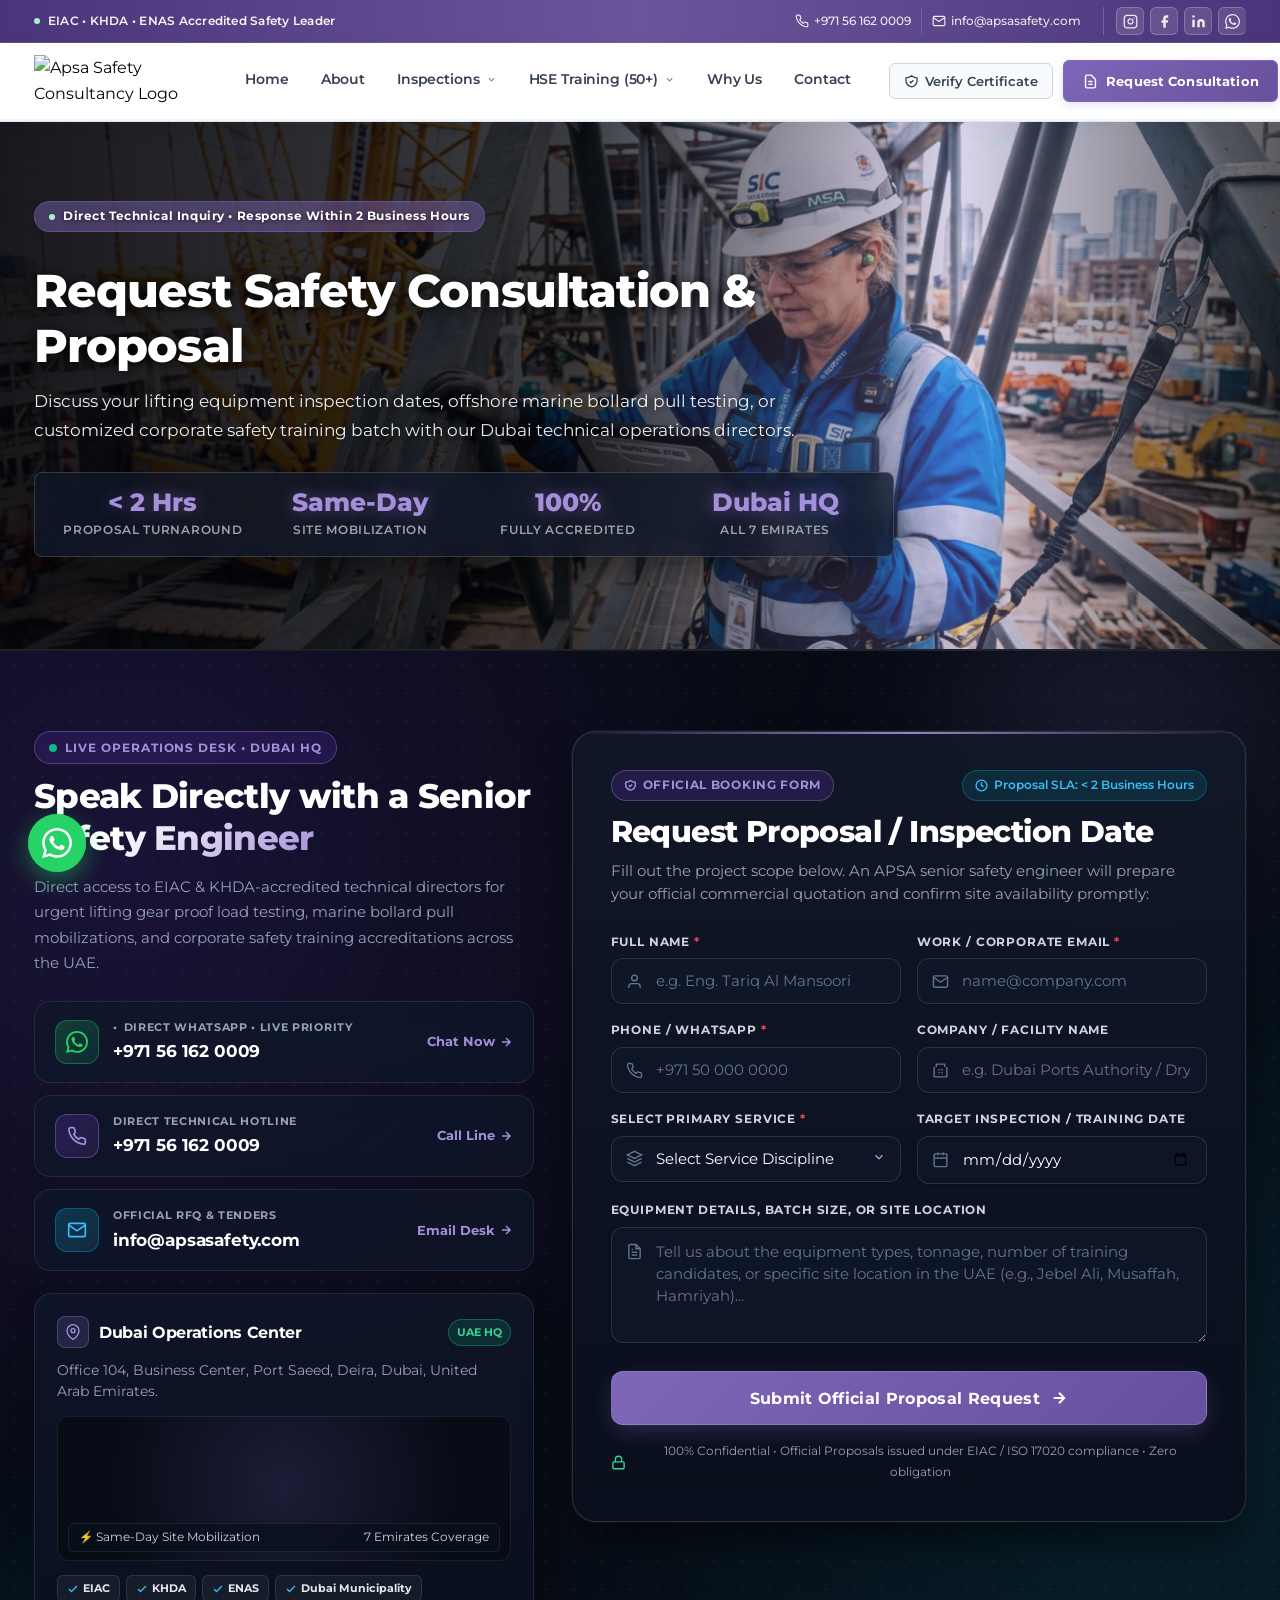
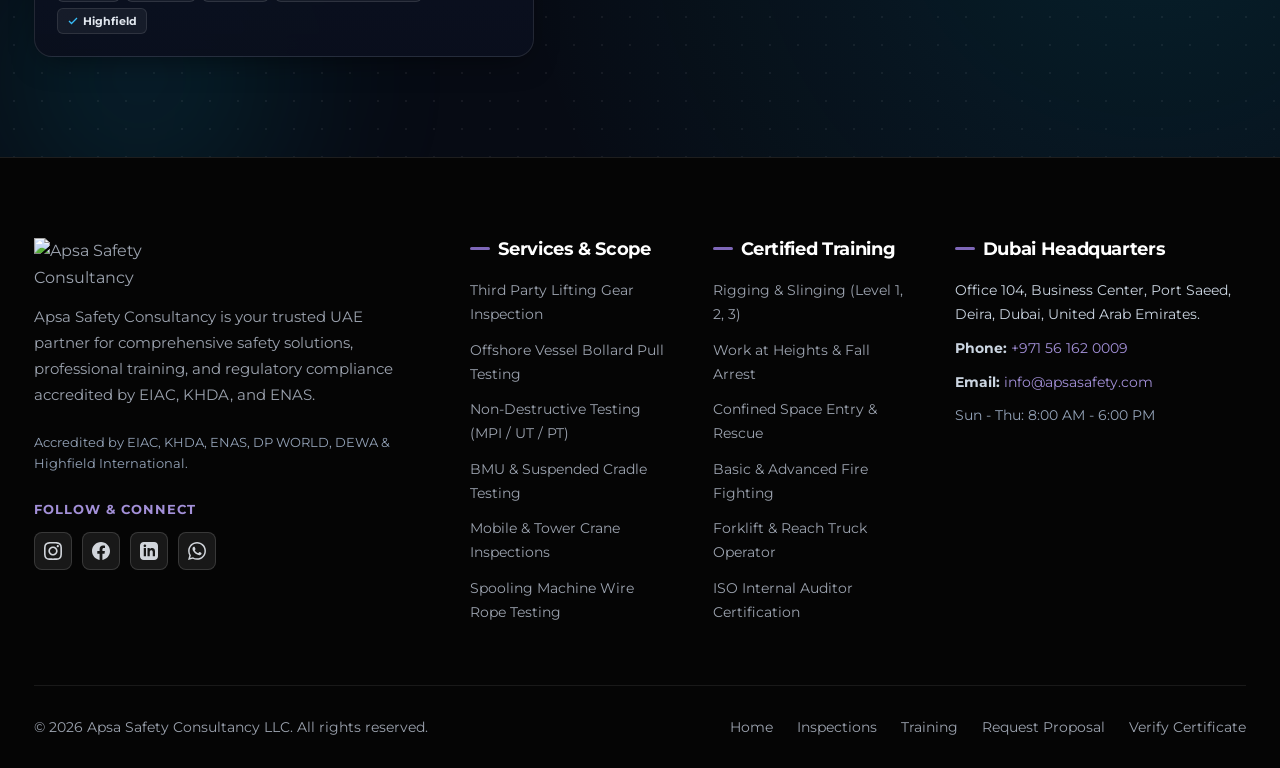
==== commit 1d664b85: "Lighten violet theme, remove Dubai licensed tags and language switch, add HD hero photography" ====
--- a/consultation.html
+++ b/consultation.html
@@ -57,7 +57,7 @@
     <div class="container">
       <div class="top-bar-badge">
         <span class="badge-dot"></span>
-        <span>Licensed by the Government of Dubai &bull; EIAC &bull; KHDA &bull; ENAS Accredited</span>
+        <span>EIAC &bull; KHDA &bull; ENAS Accredited Safety Leader</span>
       </div>
       <div class="top-bar-contact">
         <a href="tel:+971561620009">
@@ -90,12 +90,6 @@
           <a href="https://wa.me/971561620009?text=Hello%2C%20I%E2%80%99d%20like%20to%20connect%20with%20Apsa%20Safety." target="_blank" rel="noopener noreferrer" class="top-bar-social-link wa" title="Direct WhatsApp" aria-label="WhatsApp">
             <svg width="15" height="15" viewBox="0 0 24 24" fill="currentColor"><path d="M17.472 14.382c-.297-.149-1.758-.867-2.03-.967-.273-.099-.471-.148-.67.15-.197.297-.767.966-.94 1.164-.173.199-.347.223-.644.075-.297-.15-1.255-.463-2.39-1.475-.883-.788-1.48-1.761-1.652-2.059-.173-.297-.018-.458.13-.606.134-.133.298-.347.446-.52.149-.174.198-.298.298-.497.099-.198.05-.371-.025-.52-.075-.149-.669-1.612-.916-2.207-.242-.579-.487-.5-.669-.51-.173-.008-.371-.01-.57-.01-.198 0-.52.074-.792.372-.272.297-1.04 1.016-1.04 2.479 0 1.462 1.065 2.875 1.213 3.074c.149.198 2.096 3.2 5.077 4.487.709.306 1.262.489 1.694.625.712.227 1.36.195 1.871.118.571-.085 1.758-.719 2.006-1.413.248-.694.248-1.289.173-1.413-.074-.124-.272-.198-.57-.347m-5.421 7.403h-.004a9.87 9.87 0 01-5.031-1.378l-.361-.214-3.741.982.998-3.648-.235-.374a9.86 9.86 0 01-1.51-5.26c.001-5.45 4.436-9.884 9.888-9.884 2.64 0 5.122 1.03 6.988 2.898a9.825 9.825 0 012.893 6.994c-.003 5.45-4.437 9.884-9.888 9.884m8.413-18.297A11.815 11.815 0 0012.05 0C5.495 0 .16 5.335.157 11.892c0 2.096.547 4.142 1.588 5.945L.057 24l6.305-1.654a11.882 11.882 0 005.683 1.448h.005c6.554 0 11.89-5.335 11.893-11.893a11.821 11.821 0 00-3.48-8.413z"/></svg>
           </a>
-        </div>
-
-        <div class="lang-switch" id="langSwitch" title="Language switcher — Arabic version coming soon" role="button" tabindex="0" aria-label="Language switch">
-          <span>EN</span>
-          <span>|</span>
-          <span style="opacity: 0.6;">AR</span>
         </div>
       </div>
     </div>
@@ -455,7 +449,7 @@
 
     <!-- Subpage Hero Banner with Consultation Background -->
     <section class="subpage-hero hero-consultation" id="subpageHero" aria-label="Safety Consultation and Proposal Hero">
-      <div class="subpage-hero-backdrop" id="subpageHeroBg" style="background-image: url('assets/hero-poster.jpg');"
+      <div class="subpage-hero-backdrop" id="subpageHeroBg" style="background-image: url('assets/hero-industrial-safety-hd.jpg');"
         role="img" aria-label="Apsa Safety Consultancy UAE Operations"></div>
       <div class="subpage-hero-overlay"></div>
       <div class="container">
@@ -481,7 +475,7 @@
             </div>
             <div class="subpage-stat-item">
               <div class="subpage-stat-val">100%</div>
-              <div class="subpage-stat-lbl">Government Licensed</div>
+              <div class="subpage-stat-lbl">Fully Accredited</div>
             </div>
             <div class="subpage-stat-item">
               <div class="subpage-stat-val">Dubai HQ</div>
@@ -956,7 +950,7 @@
             <img src="assets/logo-light.png" alt="Apsa Safety Consultancy" class="logo-img" width="160" height="48">
           </a>
           <p>Apsa Safety Consultancy is your trusted UAE partner for comprehensive safety solutions, professional
-            training, and regulatory compliance licensed by the Government of Dubai.</p>
+            training, and regulatory compliance accredited by EIAC, KHDA, and ENAS.</p>
           <div style="font-size: 0.825rem; color: #94A3B8;">
             Accredited by EIAC, KHDA, ENAS, DP WORLD, DEWA &amp; Highfield International.
           </div>
--- a/css/style.css
+++ b/css/style.css
@@ -7,14 +7,15 @@
 
 /* --- CSS Variables & Design Tokens (5th APSA Concept) --- */
 :root {
-  /* APSA Brand Color System */
-  --apsa-purple: #4B2E91;          /* Primary Brand Accent */
-  --apsa-purple-hover: #3C2277;    /* Deep Purple Hover */
-  --apsa-purple-dark: #281750;     /* Extra Deep Purple */
-  --apsa-purple-light: #6846B5;    /* Vibrant Purple Accent */
-  --apsa-purple-subtle: #F3F0FA;   /* Subtle Lavender Surface */
-  --apsa-purple-border: rgba(75, 46, 145, 0.22);
-  --apsa-purple-glow: rgba(75, 46, 145, 0.16);
+  /* APSA Brand Color System — Lightened Soft Violet System */
+  --apsa-purple: #7E67B8;          /* Lightened Soft Violet Accent (was #4B2E91) */
+  --apsa-purple-hover: #6C55A6;    /* Soft Violet Hover (was #3C2277) */
+  --apsa-purple-dark: #58418E;     /* Medium Soft Violet (was #281750) */
+  --apsa-purple-light: #A390D8;    /* Light Pastel Lilac Accent (was #6846B5) */
+  --apsa-purple-subtle: #F6F3FB;   /* Very Light Lavender Surface (was #F3F0FA) */
+  --apsa-purple-tint: #ECE5F8;     /* Light Shade Lavender Tint */
+  --apsa-purple-border: rgba(126, 103, 184, 0.22);
+  --apsa-purple-glow: rgba(126, 103, 184, 0.14);
 
   /* Solid Black & Charcoal (Dark Sections, Hero, Nav) */
   --apsa-black: #050505;
@@ -46,7 +47,7 @@
   --primary-subtle: var(--apsa-purple-subtle);
 
   /* Remap Cyan & Accent Tokens strictly to APSA Purple System */
-  --cyan-400: #8565D8;
+  --cyan-400: #A390D8;
   --cyan-500: var(--apsa-purple);
   --cyan-600: var(--apsa-purple-hover);
   --cyan-glow: var(--apsa-purple-glow);
@@ -80,8 +81,8 @@
   --shadow-md: 0 4px 12px -2px rgba(5, 5, 5, 0.05), 0 2px 4px -2px rgba(5, 5, 5, 0.03);
   --shadow-lg: 0 8px 22px -3px rgba(5, 5, 5, 0.07), 0 4px 8px -4px rgba(5, 5, 5, 0.04);
   --shadow-xl: 0 16px 36px -4px rgba(5, 5, 5, 0.09), 0 8px 12px -6px rgba(5, 5, 5, 0.05);
-  --shadow-brand: 0 8px 24px -4px rgba(75, 46, 145, 0.35);
-  --shadow-cyan: 0 8px 24px -4px rgba(75, 46, 145, 0.35);
+  --shadow-brand: 0 8px 24px -4px rgba(126, 103, 184, 0.35);
+  --shadow-cyan: 0 8px 24px -4px rgba(126, 103, 184, 0.35);
 
   /* Transitions & Timing */
   --transition-fast: 150ms cubic-bezier(0.4, 0, 0.2, 1);
@@ -313,7 +314,7 @@
   background-color: var(--apsa-purple);
   color: var(--white);
   border: 1.5px solid var(--apsa-purple);
-  box-shadow: 0 4px 14px rgba(75, 46, 145, 0.3);
+  box-shadow: 0 4px 14px rgba(126, 103, 184, 0.3);
 }
 
 .btn-primary:hover,
@@ -323,7 +324,7 @@
   border-color: var(--apsa-purple-hover);
   color: var(--white);
   transform: translateY(-2px);
-  box-shadow: 0 8px 22px rgba(75, 46, 145, 0.45);
+  box-shadow: 0 8px 22px rgba(126, 103, 184, 0.45);
 }
 
 .btn-outline-white {
@@ -352,7 +353,7 @@
   background: var(--apsa-purple);
   color: var(--white);
   transform: translateY(-2px);
-  box-shadow: 0 6px 18px rgba(75, 46, 145, 0.35);
+  box-shadow: 0 6px 18px rgba(126, 103, 184, 0.35);
 }
 
 .btn-sm {
@@ -372,7 +373,7 @@
 
 /* --- 1. Top Utility Header Bar — Premium APSA Purple Accent --- */
 .top-bar {
-  background: linear-gradient(90deg, var(--apsa-purple-dark) 0%, var(--apsa-purple) 50%, var(--apsa-purple-dark) 100%);
+  background: linear-gradient(90deg, #4A357A 0%, #634C96 50%, #4A357A 100%);
   color: rgba(255, 255, 255, 0.9);
   font-size: 0.78rem;
   border-bottom: 1px solid rgba(255, 255, 255, 0.1);
@@ -431,6 +432,7 @@
   display: flex;
   align-items: center;
   gap: 0;
+  margin-left: auto;
 }
 
 .top-bar-contact a {
@@ -749,7 +751,7 @@
   background: #FFFFFF;
   border: 1px solid #E5E7EB;
   border-radius: 10px;
-  box-shadow: 0 20px 50px rgba(0, 0, 0, 0.12), 0 4px 12px rgba(75, 46, 145, 0.06);
+  box-shadow: 0 20px 50px rgba(0, 0, 0, 0.12), 0 4px 12px rgba(126, 103, 184, 0.06);
   padding: 14px;
   z-index: 105;
   opacity: 0;
@@ -922,7 +924,7 @@
   display: inline-flex;
   align-items: center;
   gap: 7px;
-  background: linear-gradient(135deg, var(--apsa-purple) 0%, #5C38B0 100%);
+  background: linear-gradient(135deg, var(--apsa-purple) 0%, #68509C 100%);
   border: 1.5px solid var(--apsa-purple);
   color: var(--white);
   font-weight: 700;
@@ -931,17 +933,17 @@
   border-radius: 6px;
   transition: all var(--transition-normal);
   letter-spacing: 0.01em;
-  box-shadow: 0 2px 10px rgba(75, 46, 145, 0.25);
+  box-shadow: 0 2px 10px rgba(126, 103, 184, 0.22);
   white-space: nowrap;
   flex-shrink: 0;
 }
 
 .btn-sidebar-toggle:hover {
-  background: linear-gradient(135deg, var(--apsa-purple-hover) 0%, #4B2E91 100%);
+  background: linear-gradient(135deg, var(--apsa-purple-hover) 0%, #58418E 100%);
   border-color: var(--apsa-purple-hover);
   color: var(--white);
   transform: translateY(-1px);
-  box-shadow: 0 6px 18px rgba(75, 46, 145, 0.35);
+  box-shadow: 0 6px 18px rgba(126, 103, 184, 0.32);
 }
 
 .btn-verify-cert {
@@ -965,7 +967,7 @@
   background: var(--apsa-purple-subtle);
   border-color: var(--apsa-purple);
   color: var(--apsa-purple);
-  box-shadow: 0 2px 10px rgba(75, 46, 145, 0.15);
+  box-shadow: 0 2px 10px rgba(126, 103, 184, 0.15);
 }
 
 /* Tablet & Laptop Responsive Alignment (992px - 1240px) */
@@ -1183,8 +1185,8 @@
 
 .sidebar-main-link:hover {
   color: var(--white);
-  background: rgba(75, 46, 145, 0.25);
-  border-color: rgba(75, 46, 145, 0.4);
+  background: rgba(126, 103, 184, 0.25);
+  border-color: rgba(126, 103, 184, 0.4);
   transform: translateX(4px);
 }
 
@@ -1211,7 +1213,7 @@
 }
 
 .accordion-trigger:hover {
-  background: rgba(75, 46, 145, 0.2);
+  background: rgba(126, 103, 184, 0.2);
   color: var(--apsa-purple-light);
 }
 
@@ -1299,7 +1301,7 @@
 .sidebar-input:focus {
   outline: none;
   border-color: var(--apsa-purple);
-  box-shadow: 0 0 0 3px rgba(75, 46, 145, 0.25);
+  box-shadow: 0 0 0 3px rgba(126, 103, 184, 0.25);
 }
 
 .sidebar-input::placeholder {
@@ -1369,14 +1371,14 @@
   left: -5%;
   width: 110%;
   height: 110%;
-  background-image: url('../assets/hero-scaffold-training.jpg');
+  background-image: url('../assets/hero-crane-inspection-hd.jpg');
   background-size: cover;
   background-position: center 30%;
   animation: kenBurnsHero 22s ease-in-out infinite alternate;
   will-change: transform;
   z-index: 1;
   transition: opacity 0.8s cubic-bezier(0.16, 1, 0.3, 1), background-image 0.6s ease;
-  filter: brightness(1.15) contrast(1.04) saturate(1.08);
+  filter: brightness(1.04) contrast(1.05) saturate(1.04);
 }
 
 @keyframes kenBurnsHero {
@@ -1427,7 +1429,7 @@
     90deg,
     rgba(5, 5, 10, 0.72) 0%,
     rgba(5, 5, 10, 0.50) 35%,
-    rgba(75, 46, 145, 0.16) 62%,
+    rgba(126, 103, 184, 0.16) 62%,
     rgba(255, 255, 255, 0.10) 100%
   ),
   radial-gradient(
@@ -1452,7 +1454,7 @@
   padding: 12px 18px;
   border-radius: var(--radius-md);
   max-width: 380px;
-  box-shadow: 0 20px 40px rgba(0, 0, 0, 0.5), 0 0 20px rgba(75, 46, 145, 0.2);
+  box-shadow: 0 20px 40px rgba(0, 0, 0, 0.5), 0 0 20px rgba(126, 103, 184, 0.2);
   display: flex;
   align-items: center;
   gap: 14px;
@@ -1463,7 +1465,7 @@
 .hero-scene-intel:hover {
   transform: translateY(-3px);
   border-color: var(--apsa-purple-light);
-  box-shadow: 0 24px 48px rgba(0, 0, 0, 0.6), 0 0 25px rgba(75, 46, 145, 0.35);
+  box-shadow: 0 24px 48px rgba(0, 0, 0, 0.6), 0 0 25px rgba(126, 103, 184, 0.35);
 }
 
 .hero-scene-thumb {
@@ -1552,7 +1554,7 @@
   display: inline-flex;
   align-items: center;
   gap: 8px;
-  background: rgba(75, 46, 145, 0.45);
+  background: rgba(126, 103, 184, 0.45);
   border: 1px solid rgba(133, 101, 216, 0.45);
   backdrop-filter: blur(10px);
   padding: 5px 14px;
@@ -1581,7 +1583,7 @@
 }
 
 .hero-title .highlight-cyan {
-  color: #C084FC;
+  color: var(--apsa-purple-light);
   text-shadow: 0 2px 14px rgba(0, 0, 0, 0.85);
 }
 
@@ -1657,7 +1659,7 @@
   align-items: center;
   gap: 8px;
   background: rgba(5, 5, 5, 0.85);
-  border: 1.5px solid rgba(75, 46, 145, 0.45);
+  border: 1.5px solid rgba(126, 103, 184, 0.45);
   color: var(--white);
   padding: 8px 16px;
   border-radius: var(--radius-sm);
@@ -1868,7 +1870,7 @@
   background: var(--apsa-purple);
   color: var(--white);
   border-color: var(--apsa-purple);
-  box-shadow: 0 4px 14px rgba(75, 46, 145, 0.3);
+  box-shadow: 0 4px 14px rgba(126, 103, 184, 0.3);
 }
 
 .scope-grid,
@@ -1909,7 +1911,7 @@
   left: 0;
   right: 0;
   height: 4px;
-  background: linear-gradient(90deg, #4B2E91 0%, #7C3AED 50%, #06B6D4 100%);
+  background: linear-gradient(90deg, var(--apsa-purple) 0%, var(--apsa-purple-light) 50%, var(--apsa-purple) 100%);
   border-radius: 18px 18px 0 0;
   opacity: 0;
   transition: opacity 0.3s ease;
@@ -1919,9 +1921,9 @@
 .scope-card:hover,
 .training-card-pro:hover {
   background: #FFFFFF;
-  border-color: rgba(75, 46, 145, 0.32);
+  border-color: rgba(126, 103, 184, 0.32);
   transform: translateY(-8px);
-  box-shadow: 0 22px 42px -6px rgba(75, 46, 145, 0.16), 0 10px 20px -4px rgba(15, 23, 42, 0.06);
+  box-shadow: 0 22px 42px -6px rgba(126, 103, 184, 0.16), 0 10px 20px -4px rgba(15, 23, 42, 0.06);
 }
 
 .scope-card:hover::before,
@@ -1992,9 +1994,18 @@
 
 .badge-cyan-glow,
 .badge-purple-glow {
-  background: rgba(75, 46, 145, 0.88);
-  color: #FFFFFF;
-  border: 1px solid rgba(255, 255, 255, 0.3);
+  background: rgba(246, 243, 252, 0.95);
+  color: #523E82;
+  border: 1px solid rgba(163, 144, 216, 0.45);
+  backdrop-filter: blur(10px);
+  -webkit-backdrop-filter: blur(10px);
+  box-shadow: 0 3px 12px rgba(126, 103, 184, 0.12);
+}
+
+.badge-cyan-glow .badge-pulse-dot,
+.badge-purple-glow .badge-pulse-dot {
+  background-color: var(--apsa-purple);
+  box-shadow: 0 0 6px rgba(126, 103, 184, 0.6);
 }
 
 .badge-amber-glow {
@@ -2083,8 +2094,8 @@
 }
 
 .scope-card:hover .scope-std-pill {
-  background: rgba(75, 46, 145, 0.07);
-  border-color: rgba(75, 46, 145, 0.22);
+  background: rgba(126, 103, 184, 0.07);
+  border-color: rgba(126, 103, 184, 0.22);
   color: var(--apsa-purple);
 }
 
@@ -2112,7 +2123,7 @@
 .training-syllabus-item svg,
 .scope-list li svg {
   color: var(--apsa-purple);
-  background: rgba(75, 46, 145, 0.08);
+  background: rgba(126, 103, 184, 0.08);
   border-radius: 50%;
   padding: 3px;
   width: 18px;
@@ -2173,13 +2184,13 @@
   justify-content: center;
   gap: 9px;
   padding: 12px 18px;
-  background: linear-gradient(135deg, var(--apsa-purple) 0%, #6339B8 100%);
+  background: linear-gradient(135deg, var(--apsa-purple) 0%, #68509C 100%);
   color: var(--white);
   font-size: 0.88rem;
   font-weight: 700;
   letter-spacing: 0.015em;
   border-radius: 10px;
-  box-shadow: 0 4px 14px rgba(75, 46, 145, 0.25), inset 0 1px 0 rgba(255, 255, 255, 0.2);
+  box-shadow: 0 4px 14px rgba(126, 103, 184, 0.22), inset 0 1px 0 rgba(255, 255, 255, 0.2);
   transition: all 0.25s cubic-bezier(0.16, 1, 0.3, 1);
   cursor: pointer;
   border: none;
@@ -2188,9 +2199,9 @@
 
 .btn-purple-inspection:hover,
 .btn-training-enroll:hover {
-  background: linear-gradient(135deg, var(--apsa-purple-hover) 0%, #4B2E91 100%);
+  background: linear-gradient(135deg, var(--apsa-purple-hover) 0%, #58418E 100%);
   transform: translateY(-2px);
-  box-shadow: 0 8px 24px rgba(75, 46, 145, 0.4), inset 0 1px 0 rgba(255, 255, 255, 0.25);
+  box-shadow: 0 8px 24px rgba(126, 103, 184, 0.4), inset 0 1px 0 rgba(255, 255, 255, 0.25);
   color: #FFFFFF;
 }
 
@@ -2265,7 +2276,7 @@
 .why-matrix-card:hover {
   border-color: var(--apsa-purple);
   transform: translateY(-4px);
-  box-shadow: 0 12px 28px rgba(75, 46, 145, 0.1);
+  box-shadow: 0 12px 28px rgba(126, 103, 184, 0.1);
 }
 
 .why-matrix-num {
@@ -2450,7 +2461,7 @@
   border-color: var(--apsa-purple);
   background: var(--white);
   transform: translateY(-3px);
-  box-shadow: 0 10px 24px rgba(75, 46, 145, 0.12);
+  box-shadow: 0 10px 24px rgba(126, 103, 184, 0.12);
 }
 
 .approval-icon-box {
@@ -2463,7 +2474,7 @@
   flex-shrink: 0;
   transition: transform 0.25s ease;
   background: var(--apsa-purple-subtle);
-  border: 1px solid rgba(75, 46, 145, 0.2);
+  border: 1px solid rgba(126, 103, 184, 0.2);
   color: var(--apsa-purple);
 }
 
@@ -2474,7 +2485,7 @@
 .icon-cyan,
 .icon-purple {
   background: var(--apsa-purple-subtle);
-  border: 1px solid rgba(75, 46, 145, 0.2);
+  border: 1px solid rgba(126, 103, 184, 0.2);
   color: var(--apsa-purple);
 }
 
@@ -2505,7 +2516,7 @@
   height: 24px;
   border-radius: 50%;
   background: var(--apsa-purple-subtle);
-  border: 1px solid rgba(75, 46, 145, 0.25);
+  border: 1px solid rgba(126, 103, 184, 0.25);
   color: var(--apsa-purple);
   display: flex;
   align-items: center;
@@ -3203,7 +3214,7 @@
 .contact-channel-card:hover {
   transform: translateY(-4px);
   border-color: var(--apsa-purple);
-  box-shadow: 0 12px 28px rgba(75, 46, 145, 0.12);
+  box-shadow: 0 12px 28px rgba(126, 103, 184, 0.12);
 }
 
 .contact-channel-wa {
@@ -3213,7 +3224,7 @@
 
 .contact-channel-wa:hover {
   border-color: var(--apsa-purple);
-  box-shadow: 0 12px 28px rgba(75, 46, 145, 0.12);
+  box-shadow: 0 12px 28px rgba(126, 103, 184, 0.12);
 }
 
 .channel-icon-box {
@@ -3416,7 +3427,7 @@
     90deg,
     rgba(5, 5, 10, 0.92) 0%,
     rgba(5, 5, 10, 0.78) 45%,
-    rgba(75, 46, 145, 0.28) 75%,
+    rgba(126, 103, 184, 0.28) 75%,
     rgba(5, 5, 10, 0.65) 100%
   ),
   radial-gradient(
@@ -3476,7 +3487,7 @@
 .subpage-stat-val {
   font-size: 1.55rem;
   font-weight: 800;
-  color: #C084FC;
+  color: var(--apsa-purple-light);
   line-height: 1.1;
   font-family: var(--font-heading);
   text-shadow: 0 0 16px rgba(192, 132, 252, 0.4);
@@ -3540,7 +3551,7 @@
 
 .course-search-box input:focus {
   border-color: var(--apsa-purple);
-  box-shadow: 0 0 0 3px rgba(75, 46, 145, 0.2);
+  box-shadow: 0 0 0 3px rgba(126, 103, 184, 0.2);
 }
 
 /* ==========================================================================
@@ -3566,7 +3577,7 @@
   right: -100px;
   width: 520px;
   height: 520px;
-  background: radial-gradient(circle, rgba(124, 58, 237, 0.2) 0%, transparent 70%);
+  background: radial-gradient(circle, rgba(126, 103, 184, 0.2) 0%, transparent 70%);
   border-radius: 50%;
   pointer-events: none;
   filter: blur(60px);
@@ -3614,8 +3625,8 @@
   letter-spacing: 0.08em;
   text-transform: uppercase;
   background: rgba(124, 58, 237, 0.16);
-  border: 1px solid rgba(168, 85, 247, 0.35);
-  color: #C084FC;
+  border: 1px solid rgba(163, 144, 216, 0.35);
+  color: var(--apsa-purple-light);
   width: fit-content;
 }
 
@@ -3651,7 +3662,7 @@
 }
 
 .modern-contact-title span {
-  background: linear-gradient(135deg, #FFFFFF 30%, #C084FC 100%);
+  background: linear-gradient(135deg, #FFFFFF 30%, var(--apsa-purple-light) 100%);
   -webkit-background-clip: text;
   -webkit-text-fill-color: transparent;
 }
@@ -3737,8 +3748,8 @@
 
 .icon-phone {
   background: linear-gradient(135deg, rgba(124, 58, 237, 0.22) 0%, rgba(168, 85, 247, 0.12) 100%);
-  border: 1px solid rgba(168, 85, 247, 0.35);
-  color: #C084FC;
+  border: 1px solid rgba(163, 144, 216, 0.35);
+  color: var(--apsa-purple-light);
 }
 
 .icon-email {
@@ -3777,13 +3788,13 @@
   gap: 4px;
   font-size: 0.8rem;
   font-weight: 700;
-  color: #A855F7;
+  color: var(--apsa-purple-light);
   white-space: nowrap;
   transition: transform 0.25s ease, color 0.25s ease;
 }
 
 .modern-channel-card:hover .modern-channel-arrow {
-  color: #C084FC;
+  color: var(--apsa-purple-light);
   transform: translateX(4px);
 }
 
@@ -3817,9 +3828,9 @@
   width: 32px;
   height: 32px;
   border-radius: 8px;
-  background: rgba(124, 58, 237, 0.2);
-  border: 1px solid rgba(168, 85, 247, 0.3);
-  color: #C084FC;
+  background: rgba(126, 103, 184, 0.2);
+  border: 1px solid rgba(163, 144, 216, 0.3);
+  color: var(--apsa-purple-light);
   display: flex;
   align-items: center;
   justify-content: center;
@@ -3855,7 +3866,7 @@
   width: 100%;
   height: 145px;
   border-radius: 12px;
-  background: radial-gradient(circle at center, rgba(124, 58, 237, 0.15) 0%, rgba(7, 11, 20, 0.85) 75%);
+  background: radial-gradient(circle at center, rgba(126, 103, 184, 0.15) 0%, rgba(7, 11, 20, 0.85) 75%);
   border: 1px solid rgba(255, 255, 255, 0.08);
   margin-bottom: 14px;
   overflow: hidden;
@@ -3933,7 +3944,7 @@
   left: 0;
   right: 0;
   height: 2px;
-  background: linear-gradient(90deg, transparent 0%, #A855F7 30%, #06B6D4 70%, transparent 100%);
+  background: linear-gradient(90deg, transparent 0%, var(--apsa-purple-light) 50%, transparent 100%);
   opacity: 0.9;
 }
 
@@ -3961,8 +3972,8 @@
   letter-spacing: 0.06em;
   text-transform: uppercase;
   background: rgba(124, 58, 237, 0.18);
-  border: 1px solid rgba(168, 85, 247, 0.35);
-  color: #C084FC;
+  border: 1px solid rgba(163, 144, 216, 0.35);
+  color: var(--apsa-purple-light);
 }
 
 .form-sla-badge {
@@ -4072,13 +4083,13 @@
 }
 
 .modern-form-input:focus {
-  border-color: #A855F7 !important;
+  border-color: var(--apsa-purple-light) !important;
   background: rgba(15, 23, 42, 0.98) !important;
-  box-shadow: 0 0 0 3px rgba(168, 85, 247, 0.25), 0 4px 16px rgba(124, 58, 237, 0.15) !important;
+  box-shadow: 0 0 0 3px rgba(163, 144, 216, 0.25), 0 4px 16px rgba(126, 103, 184, 0.15) !important;
 }
 
 .modern-input-wrapper:focus-within .modern-input-icon {
-  color: #C084FC;
+  color: var(--apsa-purple-light);
 }
 
 /* Custom Select Dropdown */
@@ -4105,7 +4116,7 @@
 }
 
 .modern-input-wrapper:focus-within .modern-select-chevron {
-  color: #C084FC;
+  color: var(--apsa-purple-light);
   transform: rotate(180deg);
 }
 
@@ -4125,7 +4136,7 @@
 .btn-modern-submit {
   width: 100%;
   min-height: 54px;
-  background: linear-gradient(135deg, #7C3AED 0%, #4B2E91 100%) !important;
+  background: linear-gradient(135deg, #7E67B8 0%, #664F9E 100%) !important;
   color: #FFFFFF !important;
   border: 1px solid rgba(255, 255, 255, 0.15) !important;
   border-radius: 12px !important;
@@ -4137,7 +4148,7 @@
   justify-content: center;
   gap: 10px;
   cursor: pointer;
-  box-shadow: 0 8px 24px -4px rgba(124, 58, 237, 0.45);
+  box-shadow: 0 8px 22px -4px rgba(126, 103, 184, 0.35);
   transition: all 0.28s cubic-bezier(0.16, 1, 0.3, 1);
   position: relative;
   overflow: hidden;
@@ -4157,8 +4168,8 @@
 
 .btn-modern-submit:hover {
   transform: translateY(-2px);
-  box-shadow: 0 14px 32px -4px rgba(124, 58, 237, 0.65);
-  background: linear-gradient(135deg, #8B5CF6 0%, #5B21B6 100%) !important;
+  box-shadow: 0 14px 30px -4px rgba(126, 103, 184, 0.48);
+  background: linear-gradient(135deg, #8A72C6 0%, #7058A8 100%) !important;
   border-color: rgba(255, 255, 255, 0.3) !important;
 }
 
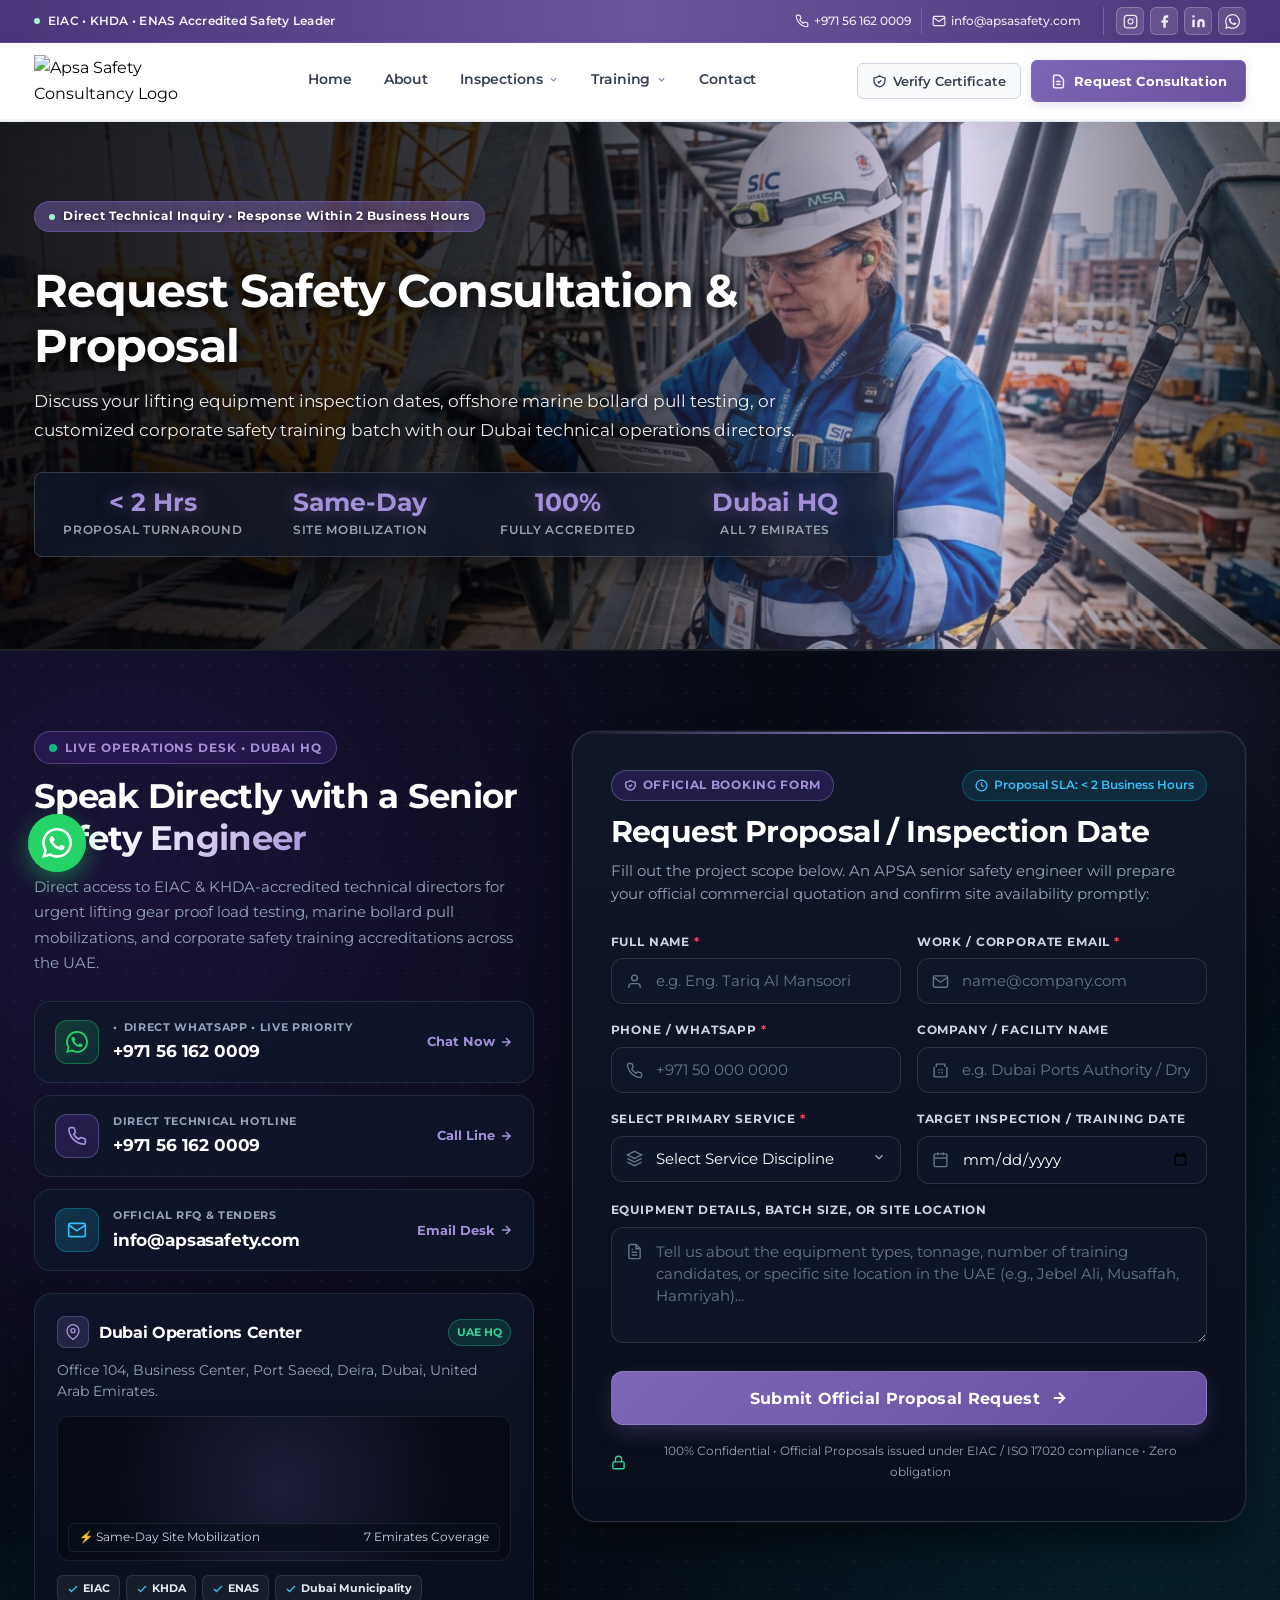
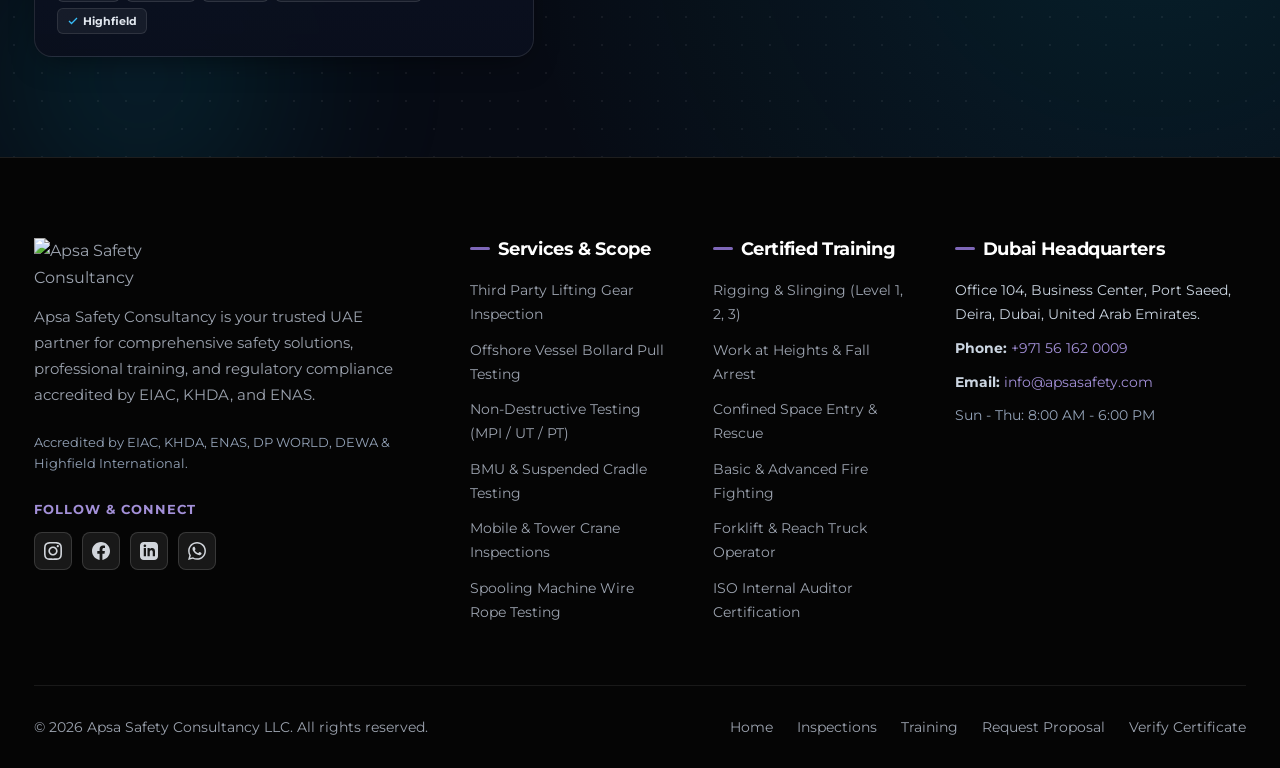
==== commit 3336a0a2: "Update navigation: remove Why Us menu item and rename HSE Training to Training" ====
--- a/consultation.html
+++ b/consultation.html
@@ -176,10 +176,10 @@
           </div>
         </li>
 
-        <!-- Desktop Mega-Menu: Training (100+) -->
+        <!-- Desktop Mega-Menu: Training -->
         <li class="nav-item-dropdown">
           <a href="training.html" class="nav-link nav-link-dropdown-btn">
-            <span>HSE Training (50+)</span>
+            <span>Training</span>
             <svg class="chevron" width="12" height="12" fill="none" stroke="currentColor" stroke-width="2.5" viewBox="0 0 24 24"><polyline points="6 9 12 15 18 9"></polyline></svg>
           </a>
           <div class="nav-dropdown-menu dropdown-training-mega" role="menu">
@@ -218,7 +218,6 @@
           </div>
         </li>
 
-        <li><a href="index.html#why-us" class="nav-link">Why Us</a></li>
         <li><a href="index.html#contact" class="nav-link">Contact</a></li>
       </ul>
 
@@ -344,12 +343,6 @@
                 <circle cx="12" cy="8" r="7"></circle>
                 <polyline points="8.21 13.89 7 23 12 20 17 23 15.79 13.88"></polyline>
               </svg> Official Accreditations</a></li>
-          <li><a href="index.html#why-us" class="sidebar-main-link"><svg width="18" height="18" fill="none"
-                stroke="currentColor" stroke-width="2" viewBox="0 0 24 24">
-                <polygon
-                  points="12 2 15.09 8.26 22 9.27 17 14.14 18.18 21.02 12 17.77 5.82 21.02 7 14.14 2 9.27 8.91 8.26 12 2">
-                </polygon>
-              </svg> Why Choose Us</a></li>
           <li><a href="index.html#contact" class="sidebar-main-link"><svg width="18" height="18" fill="none"
                 stroke="currentColor" stroke-width="2" viewBox="0 0 24 24">
                 <path
--- a/css/style.css
+++ b/css/style.css
@@ -269,7 +269,7 @@
   letter-spacing: -0.025em;
   margin-bottom: 16px;
   color: var(--apsa-black);
-  font-weight: 800;
+  font-weight: 700;
   line-height: 1.2;
 }
 
@@ -1574,7 +1574,7 @@
 
 .hero-title {
   font-size: clamp(1.75rem, 3.2vw, 2.45rem);
-  font-weight: 800;
+  font-weight: 700;
   letter-spacing: -0.025em;
   line-height: 1.2;
   color: var(--white);
@@ -1802,7 +1802,7 @@
 .about-stat-num {
   font-family: var(--font-heading);
   font-size: 1.85rem;
-  font-weight: 800;
+  font-weight: 700;
   color: var(--apsa-purple);
   line-height: 1.1;
 }
@@ -2053,7 +2053,7 @@
   color: #0F172A;
   font-family: var(--font-heading);
   font-size: 1.16rem;
-  font-weight: 800;
+  font-weight: 700;
   letter-spacing: -0.015em;
   line-height: 1.35;
   margin-bottom: 9px;
@@ -2282,7 +2282,7 @@
 .why-matrix-num {
   font-family: var(--font-heading);
   font-size: 3rem;
-  font-weight: 800;
+  font-weight: 700;
   color: var(--apsa-purple);
   line-height: 1;
   margin-bottom: 10px;
@@ -2497,7 +2497,7 @@
 .approval-name {
   font-family: var(--font-heading);
   font-size: 0.95rem;
-  font-weight: 800;
+  font-weight: 700;
   color: var(--apsa-black);
   letter-spacing: 0.02em;
   line-height: 1.2;
@@ -3313,7 +3313,7 @@
 .contact-section-title {
   font-family: var(--font-heading);
   font-size: 2.35rem;
-  font-weight: 800;
+  font-weight: 700;
   margin-bottom: 14px;
   color: var(--apsa-black);
   letter-spacing: -0.02em;
@@ -3449,7 +3449,7 @@
 .subpage-title {
   font-family: var(--font-heading);
   font-size: clamp(2rem, 3.6vw, 2.85rem);
-  font-weight: 800;
+  font-weight: 700;
   color: #FFFFFF;
   line-height: 1.2;
   margin: 16px 0 14px 0;
@@ -3486,7 +3486,7 @@
 
 .subpage-stat-val {
   font-size: 1.55rem;
-  font-weight: 800;
+  font-weight: 700;
   color: var(--apsa-purple-light);
   line-height: 1.1;
   font-family: var(--font-heading);
@@ -3654,7 +3654,7 @@
 .modern-contact-title {
   font-family: var(--font-heading);
   font-size: 2.15rem;
-  font-weight: 800;
+  font-weight: 700;
   line-height: 1.22;
   color: #FFFFFF;
   letter-spacing: -0.02em;
@@ -3992,7 +3992,7 @@
 .modern-form-title {
   font-family: var(--font-heading);
   font-size: 1.85rem;
-  font-weight: 800;
+  font-weight: 700;
   color: #FFFFFF !important;
   margin: 0 0 10px 0;
   line-height: 1.25;
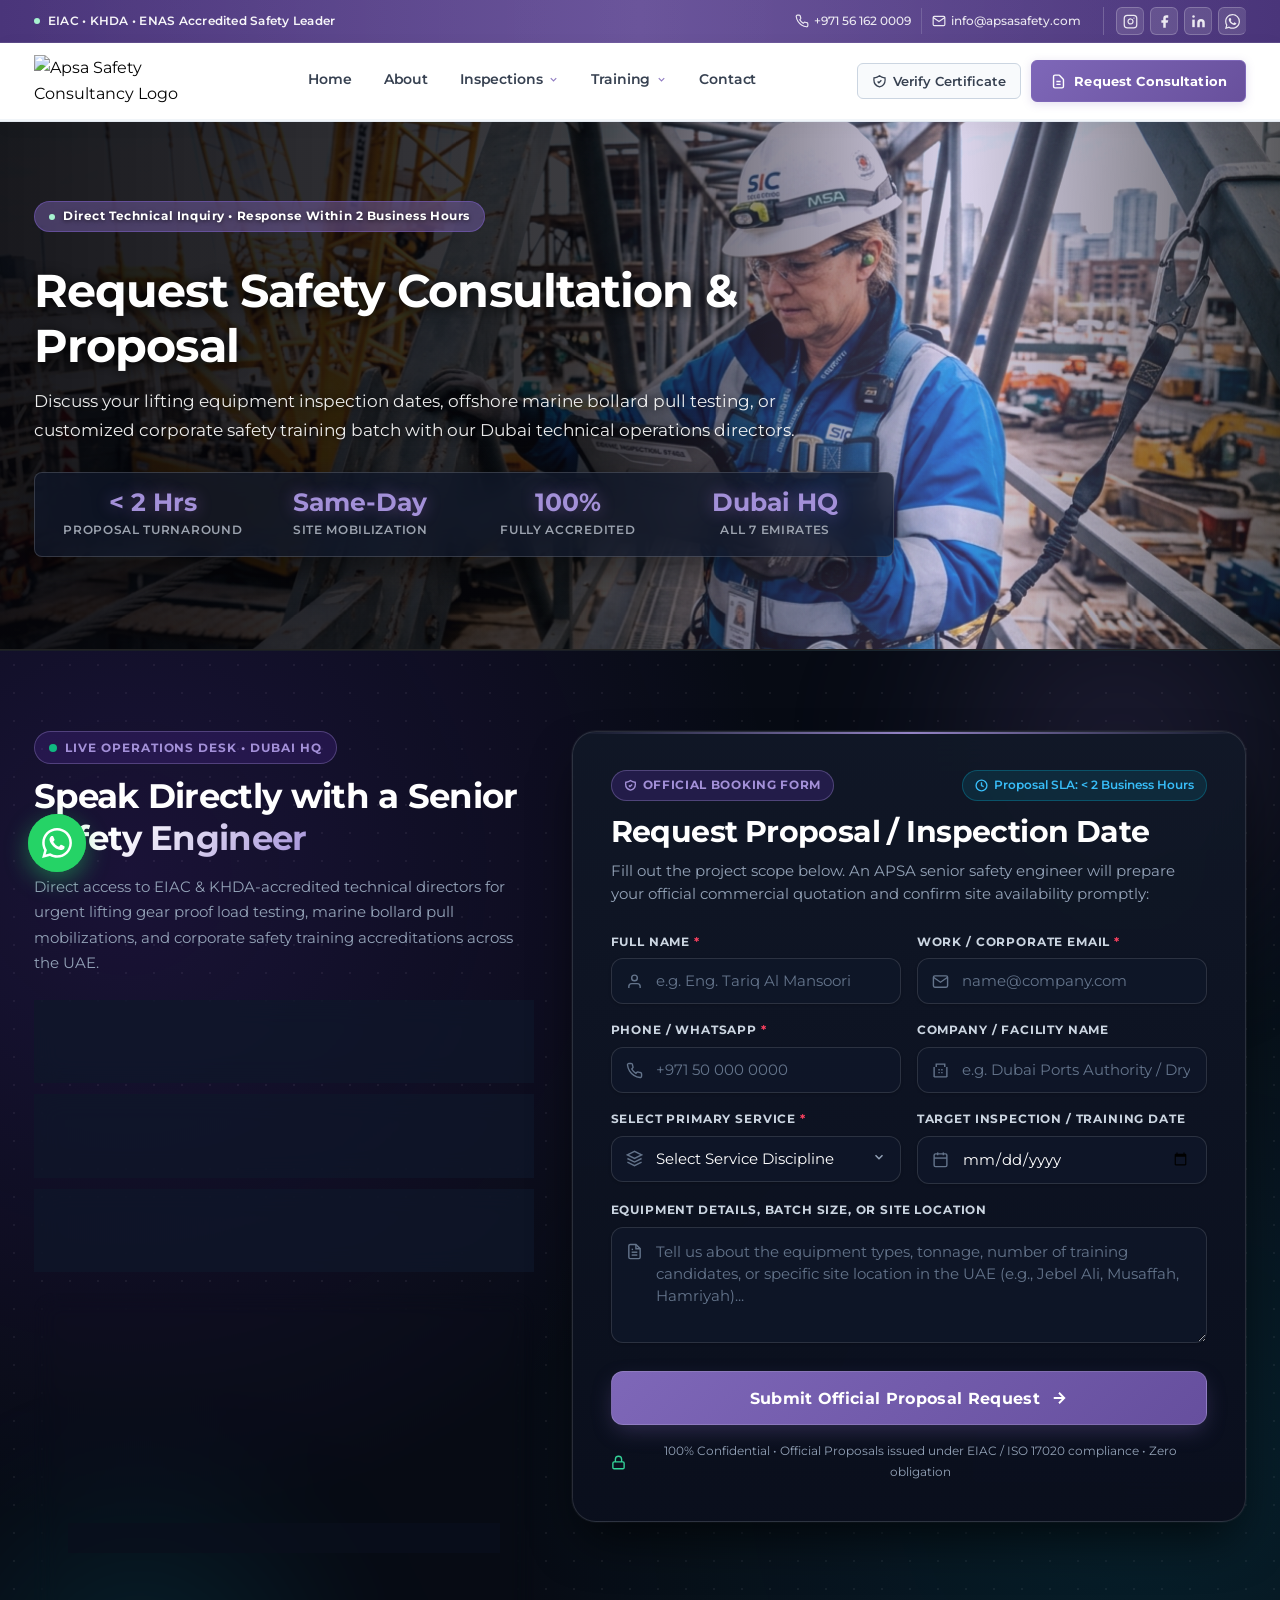
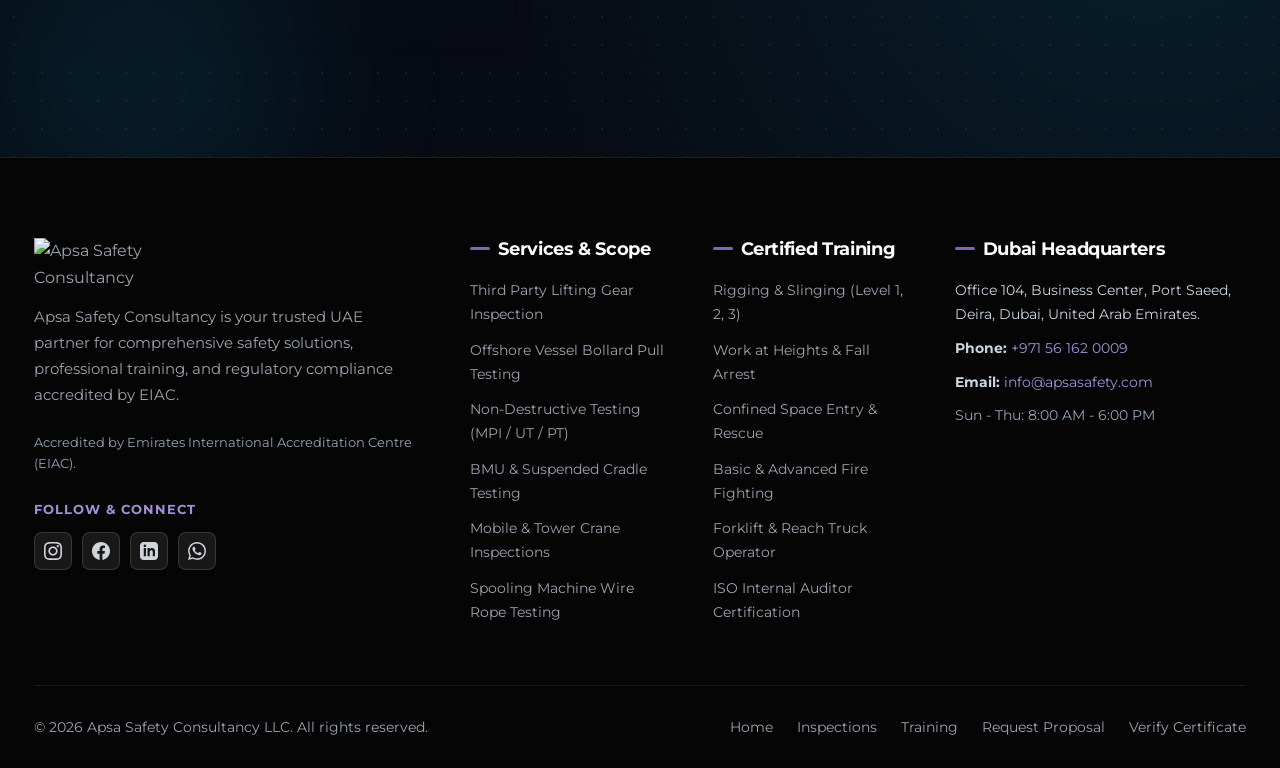
==== commit 51456908: "Update accreditations: display exclusively EIAC across site, retain statutory approval heading, remo" ====
--- a/consultation.html
+++ b/consultation.html
@@ -943,9 +943,9 @@
             <img src="assets/logo-light.png" alt="Apsa Safety Consultancy" class="logo-img" width="160" height="48">
           </a>
           <p>Apsa Safety Consultancy is your trusted UAE partner for comprehensive safety solutions, professional
-            training, and regulatory compliance accredited by EIAC, KHDA, and ENAS.</p>
+            training, and regulatory compliance accredited by EIAC.</p>
           <div style="font-size: 0.825rem; color: #94A3B8;">
-            Accredited by EIAC, KHDA, ENAS, DP WORLD, DEWA &amp; Highfield International.
+            Accredited by Emirates International Accreditation Centre (EIAC).
           </div>
 
           <div class="footer-social-wrapper">
@@ -1068,7 +1068,7 @@
       <span class="section-badge" style="margin-bottom: 12px;">Official Registry</span>
       <h3 id="certModalTitle" style="font-size: 1.4rem; margin-bottom: 12px; color: #FFFFFF;">Verify Certificate</h3>
       <p style="font-size: 0.9rem; color: #94A3B8; margin-bottom: 24px;">Enter your certificate or equipment inspection
-        card serial number to verify official validity registered with EIAC and KHDA.</p>
+        card serial number to verify official validity registered with EIAC.</p>
 
       <form id="certVerifyForm">
         <div style="margin-bottom: 18px;">
--- a/css/style.css
+++ b/css/style.css
@@ -193,7 +193,6 @@
 .section-white,
 #about,
 #training,
-#approvals,
 #contact {
   background-color: var(--white);
   color: var(--gray-900);
@@ -1051,7 +1050,7 @@
 }
 
 /* ==========================================================================
-   OFF-CANVAS SIDEBAR DRAWER (ABCON-Style Quick Directory)
+   OFF-CANVAS SIDEBAR DRAWER (APSA-style Quick Directory)
    ========================================================================== */
 .sidebar-backdrop {
   position: fixed;
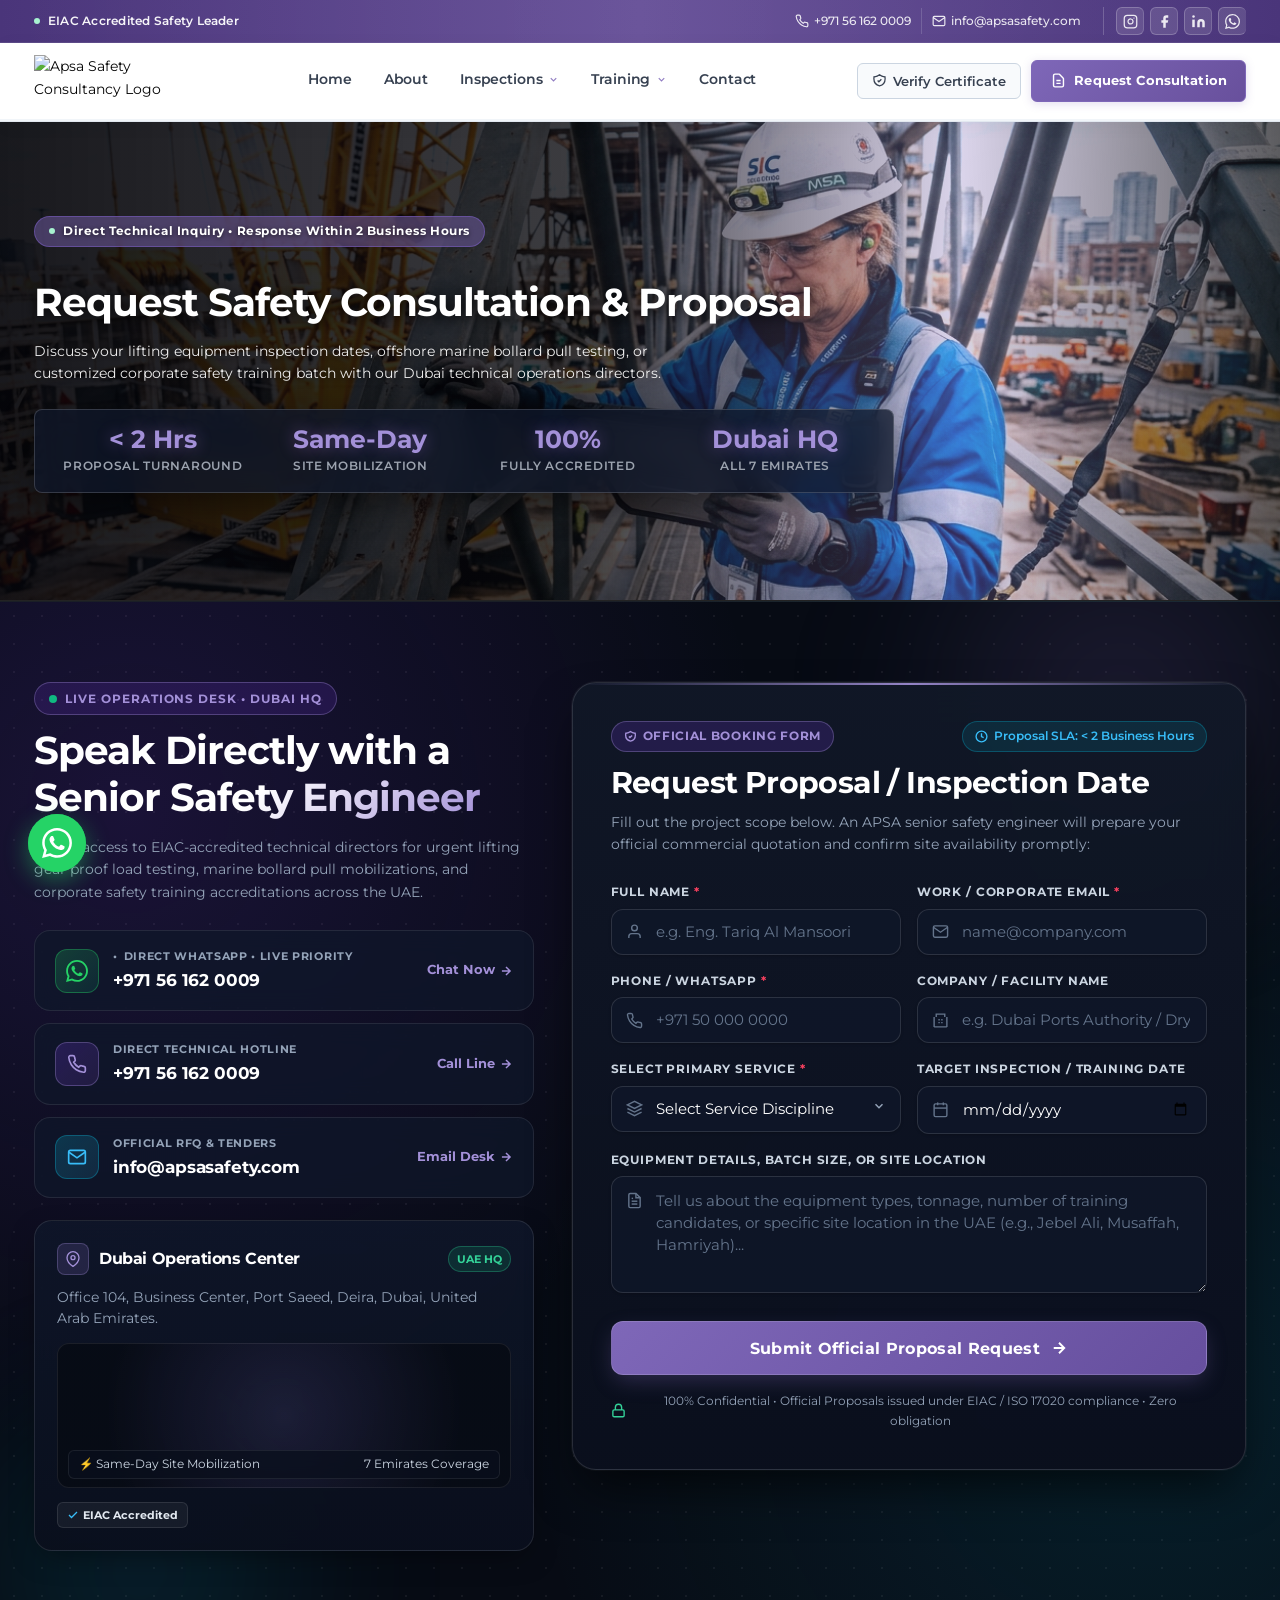
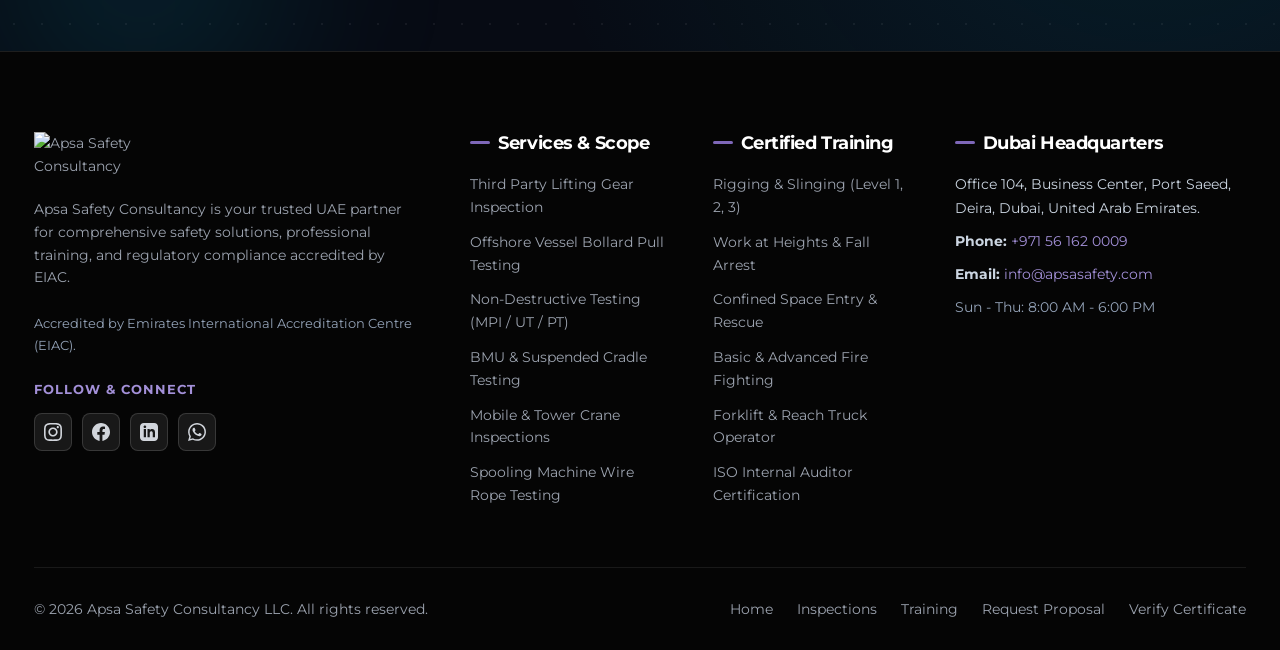
==== commit 1ca7a8db: "Update hero section to pure video with instant load, replace about image with page_1, standardize he" ====
--- a/consultation.html
+++ b/consultation.html
@@ -20,7 +20,7 @@
   <meta property="og:type" content="website">
   <meta property="og:url" content="https://www.apsasafety.com/consultation.html">
   <meta property="og:title" content="Request Safety Consultation &amp; Proposal | APSA Safety Dubai">
-  <meta property="og:description" content="Book a third-party inspection, bollard pull test, or corporate HSE training batch. EIAC, KHDA, ENAS accredited. Dubai, UAE.">
+  <meta property="og:description" content="Book a third-party inspection, bollard pull test, or corporate HSE training batch. EIAC accredited. Dubai, UAE.">
   <meta property="og:image" content="https://www.apsasafety.com/assets/hero-poster.jpg">
   <meta property="og:image:width" content="1200">
   <meta property="og:image:height" content="630">
@@ -30,7 +30,7 @@
   <!-- Twitter / X Card -->
   <meta name="twitter:card" content="summary_large_image">
   <meta name="twitter:title" content="Request Safety Consultation | APSA Safety Dubai">
-  <meta name="twitter:description" content="Book inspections, bollard tests, or HSE training. EIAC &amp; KHDA accredited. Dubai, UAE.">
+  <meta name="twitter:description" content="Book inspections, bollard tests, or HSE training. EIAC accredited. Dubai, UAE.">
   <meta name="twitter:image" content="https://www.apsasafety.com/assets/hero-poster.jpg">
 
   <!-- Google Fonts: Montserrat -->
@@ -57,7 +57,7 @@
     <div class="container">
       <div class="top-bar-badge">
         <span class="badge-dot"></span>
-        <span>EIAC &bull; KHDA &bull; ENAS Accredited Safety Leader</span>
+        <span>EIAC Accredited Safety Leader</span>
       </div>
       <div class="top-bar-contact">
         <a href="tel:+971561620009">
@@ -120,7 +120,7 @@
           <div class="nav-dropdown-menu dropdown-inspections" role="menu">
             <div class="dropdown-header-label">
               <span>Inspection Disciplines</span>
-              <span style="font-size: 0.68rem; opacity: 0.8;">EIAC &bull; ENAS</span>
+              <span style="font-size: 0.68rem; opacity: 0.8;">EIAC Accredited</span>
             </div>
             <a href="inspections.html#disciplines" class="dropdown-item" role="menuitem">
               <div class="dropdown-item-icon">
@@ -186,7 +186,7 @@
             <div>
               <div class="dropdown-header-label">
                 <span>Accredited HSE Courses</span>
-                <span style="font-size: 0.68rem; opacity: 0.8;">EIAC &bull; KHDA</span>
+                <span style="font-size: 0.68rem; opacity: 0.8;">EIAC Accredited</span>
               </div>
               <a href="training.html#courses" class="dropdown-item" role="menuitem">
                 <div class="dropdown-item-icon"><svg width="15" height="15" fill="none" stroke="currentColor" stroke-width="2" viewBox="0 0 24 24"><circle cx="12" cy="12" r="10"></circle><polyline points="12 6 12 12 16 14"></polyline></svg></div>
@@ -496,7 +496,7 @@
                 Speak Directly with a Senior <span>Safety Engineer</span>
               </h2>
               <p class="modern-contact-lead">
-                Direct access to EIAC &amp; KHDA-accredited technical directors for urgent lifting gear proof load testing, marine bollard pull mobilizations, and corporate safety training accreditations across the UAE.
+                Direct access to EIAC-accredited technical directors for urgent lifting gear proof load testing, marine bollard pull mobilizations, and corporate safety training accreditations across the UAE.
               </p>
             </div>
 
@@ -594,23 +594,7 @@
               <div class="ops-accreditations-row">
                 <span class="ops-acc-pill">
                   <svg width="12" height="12" fill="none" stroke="currentColor" stroke-width="2.5" viewBox="0 0 24 24"><path d="M20 6L9 17l-5-5"></path></svg>
-                  EIAC
-                </span>
-                <span class="ops-acc-pill">
-                  <svg width="12" height="12" fill="none" stroke="currentColor" stroke-width="2.5" viewBox="0 0 24 24"><path d="M20 6L9 17l-5-5"></path></svg>
-                  KHDA
-                </span>
-                <span class="ops-acc-pill">
-                  <svg width="12" height="12" fill="none" stroke="currentColor" stroke-width="2.5" viewBox="0 0 24 24"><path d="M20 6L9 17l-5-5"></path></svg>
-                  ENAS
-                </span>
-                <span class="ops-acc-pill">
-                  <svg width="12" height="12" fill="none" stroke="currentColor" stroke-width="2.5" viewBox="0 0 24 24"><path d="M20 6L9 17l-5-5"></path></svg>
-                  Dubai Municipality
-                </span>
-                <span class="ops-acc-pill">
-                  <svg width="12" height="12" fill="none" stroke="currentColor" stroke-width="2.5" viewBox="0 0 24 24"><path d="M20 6L9 17l-5-5"></path></svg>
-                  Highfield
+                  EIAC Accredited
                 </span>
               </div>
             </div>
--- a/css/style.css
+++ b/css/style.css
@@ -112,9 +112,10 @@
 
 body {
   font-family: var(--font-body);
+  font-size: 0.88rem;
   color: var(--gray-800);
   background-color: var(--white);
-  line-height: 1.65;
+  line-height: 1.62;
   -webkit-font-smoothing: antialiased;
   -moz-osx-font-smoothing: grayscale;
   overflow-x: hidden;
@@ -134,7 +135,28 @@
   color: var(--apsa-black);
   line-height: 1.2;
   font-weight: 700;
-  letter-spacing: -0.02em;
+  letter-spacing: -0.025em;
+}
+
+h1 {
+  font-size: clamp(1.75rem, 3.2vw, 2.45rem);
+}
+
+h2 {
+  font-size: clamp(1.4rem, 2.6vw, 1.95rem);
+}
+
+h3 {
+  font-size: clamp(1.1rem, 1.7vw, 1.3rem);
+}
+
+h4 {
+  font-size: clamp(0.95rem, 1.3vw, 1.1rem);
+}
+
+p {
+  font-size: 0.88rem;
+  line-height: 1.62;
 }
 
 a {
@@ -143,11 +165,14 @@
   transition: color var(--transition-fast);
 }
 
+button, input, select, textarea {
+  font-family: inherit;
+}
+
 button {
   cursor: pointer;
   border: none;
   background: none;
-  font-family: inherit;
   transition: all var(--transition-fast);
 }
 
@@ -264,18 +289,18 @@
 }
 
 .section-title {
-  font-size: clamp(2.1rem, 3.8vw, 2.95rem);
+  font-size: clamp(1.75rem, 3.2vw, 2.45rem);
   letter-spacing: -0.025em;
-  margin-bottom: 16px;
+  margin-bottom: 14px;
   color: var(--apsa-black);
   font-weight: 700;
   line-height: 1.2;
 }
 
 .section-desc {
-  font-size: 1.1rem;
+  font-size: 0.88rem;
   color: var(--gray-500);
-  line-height: 1.7;
+  line-height: 1.62;
 }
 
 .geom-accent-line {
@@ -1350,7 +1375,7 @@
   overflow: hidden;
   color: var(--white);
   background-color: var(--slate-950);
-  cursor: pointer;
+  cursor: default;
 }
 
 .hero-video-wrapper {
@@ -1362,6 +1387,9 @@
   z-index: 1;
   overflow: hidden;
   background-color: var(--slate-950);
+  background-image: url('../assets/hero-video-poster.jpg');
+  background-size: cover;
+  background-position: center;
 }
 
 .hero-cinematic-backdrop {
@@ -1406,15 +1434,14 @@
   top: 0;
   left: 0;
   z-index: 2;
-  opacity: 0;
-  transition: opacity 0.8s cubic-bezier(0.16, 1, 0.3, 1);
+  opacity: 1;
+  transition: opacity 0.5s ease;
   pointer-events: none;
-  filter: brightness(1.15) contrast(1.04) saturate(1.08);
-}
-
-.hero-video.video-playing {
-  opacity: 1;
-  pointer-events: auto;
+  filter: brightness(1.1) contrast(1.05) saturate(1.05);
+}
+
+.hero-video.video-paused {
+  opacity: 0.35;
 }
 
 .hero-overlay {
@@ -1768,10 +1795,10 @@
 
 .about-main-img {
   width: 100%;
-  height: 480px;
-  object-fit: cover;
+  height: auto;
+  display: block;
   border-radius: var(--radius-lg);
-  box-shadow: var(--shadow-lg);
+  box-shadow: 0 16px 40px rgba(0, 0, 0, 0.12);
   border: 1px solid var(--gray-200);
 }
 
@@ -1826,8 +1853,9 @@
   display: flex;
   align-items: center;
   gap: 12px;
-  font-size: 0.95rem;
+  font-size: 0.88rem;
   color: var(--gray-700);
+  line-height: 1.62;
 }
 
 .about-check-item svg {
@@ -2540,8 +2568,8 @@
 
 .footer-brand p {
   margin: 18px 0 24px 0;
-  font-size: 0.95rem;
-  line-height: 1.7;
+  font-size: 0.88rem;
+  line-height: 1.62;
   color: var(--gray-400);
 }
 
@@ -2573,7 +2601,7 @@
 }
 
 .footer-links a {
-  font-size: 0.9rem;
+  font-size: 0.88rem;
   color: var(--gray-400);
   display: flex;
   align-items: center;
@@ -3311,17 +3339,18 @@
 
 .contact-section-title {
   font-family: var(--font-heading);
-  font-size: 2.35rem;
+  font-size: clamp(1.75rem, 3.2vw, 2.45rem);
   font-weight: 700;
   margin-bottom: 14px;
   color: var(--apsa-black);
-  letter-spacing: -0.02em;
+  letter-spacing: -0.025em;
+  line-height: 1.2;
 }
 
 .contact-section-desc {
   color: var(--gray-600);
-  font-size: 1.05rem;
-  line-height: 1.6;
+  font-size: 0.88rem;
+  line-height: 1.62;
 }
 
 @media (max-width: 1024px) {
@@ -3447,21 +3476,21 @@
 
 .subpage-title {
   font-family: var(--font-heading);
-  font-size: clamp(2rem, 3.6vw, 2.85rem);
+  font-size: clamp(1.75rem, 3.2vw, 2.45rem);
   font-weight: 700;
   color: #FFFFFF;
   line-height: 1.2;
   margin: 16px 0 14px 0;
-  letter-spacing: -0.02em;
+  letter-spacing: -0.025em;
   text-shadow: 0 2px 14px rgba(0, 0, 0, 0.85);
 }
 
 .subpage-desc {
   color: rgba(255, 255, 255, 0.92);
-  font-size: clamp(0.95rem, 1.35vw, 1.08rem);
-  line-height: 1.65;
-  margin-bottom: 28px;
-  max-width: 780px;
+  font-size: 0.88rem;
+  line-height: 1.62;
+  margin-bottom: 24px;
+  max-width: 680px;
   text-shadow: 0 1px 8px rgba(0, 0, 0, 0.75);
 }
 
@@ -3652,11 +3681,11 @@
 
 .modern-contact-title {
   font-family: var(--font-heading);
-  font-size: 2.15rem;
-  font-weight: 700;
-  line-height: 1.22;
+  font-size: clamp(1.75rem, 3.2vw, 2.45rem);
+  font-weight: 700;
+  line-height: 1.2;
   color: #FFFFFF;
-  letter-spacing: -0.02em;
+  letter-spacing: -0.025em;
   margin: 12px 0 14px 0;
 }
 
@@ -3667,8 +3696,8 @@
 }
 
 .modern-contact-lead {
-  font-size: 0.95rem;
-  line-height: 1.65;
+  font-size: 0.88rem;
+  line-height: 1.62;
   color: #94A3B8;
   margin-bottom: 4px;
 }
@@ -3990,7 +4019,7 @@
 
 .modern-form-title {
   font-family: var(--font-heading);
-  font-size: 1.85rem;
+  font-size: clamp(1.4rem, 2.4vw, 1.85rem);
   font-weight: 700;
   color: #FFFFFF !important;
   margin: 0 0 10px 0;
@@ -3999,9 +4028,9 @@
 }
 
 .modern-form-desc {
-  font-size: 0.925rem;
+  font-size: 0.88rem;
   color: #94A3B8;
-  line-height: 1.55;
+  line-height: 1.62;
   margin: 0;
 }
 
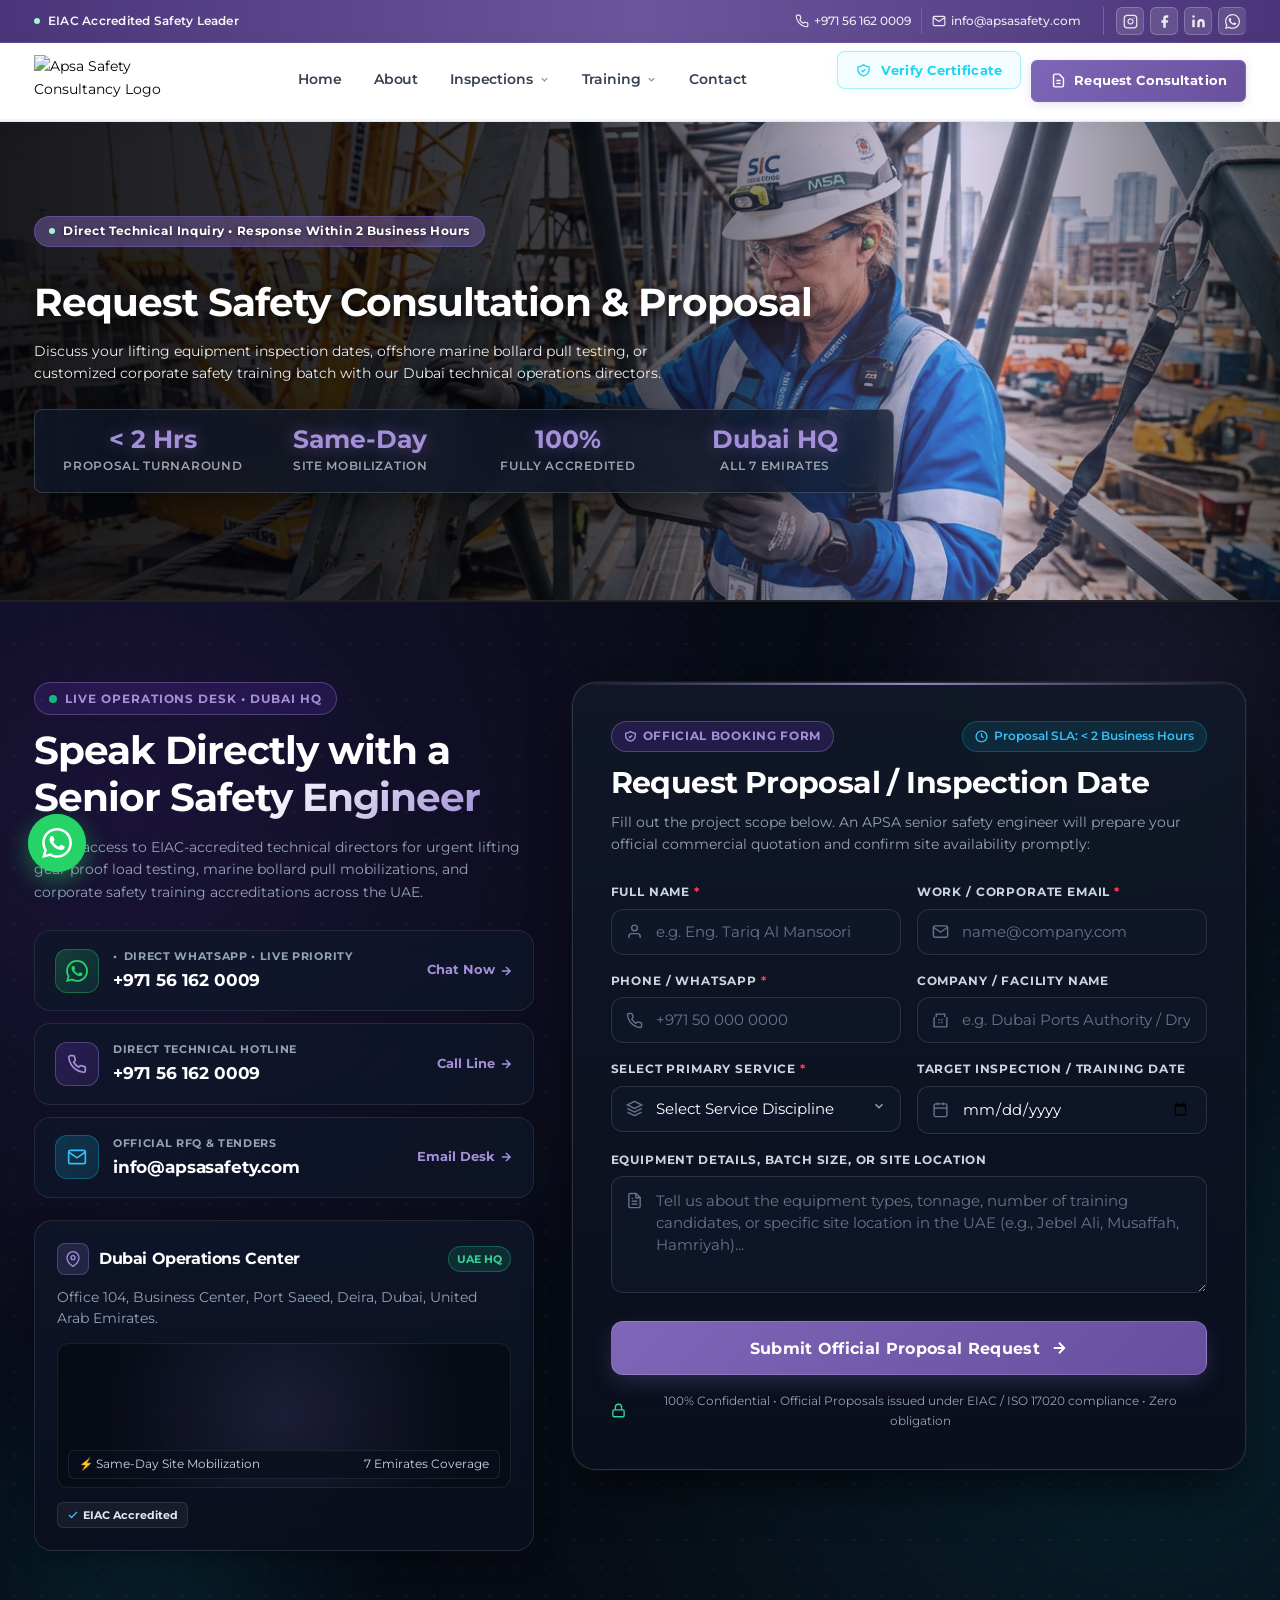
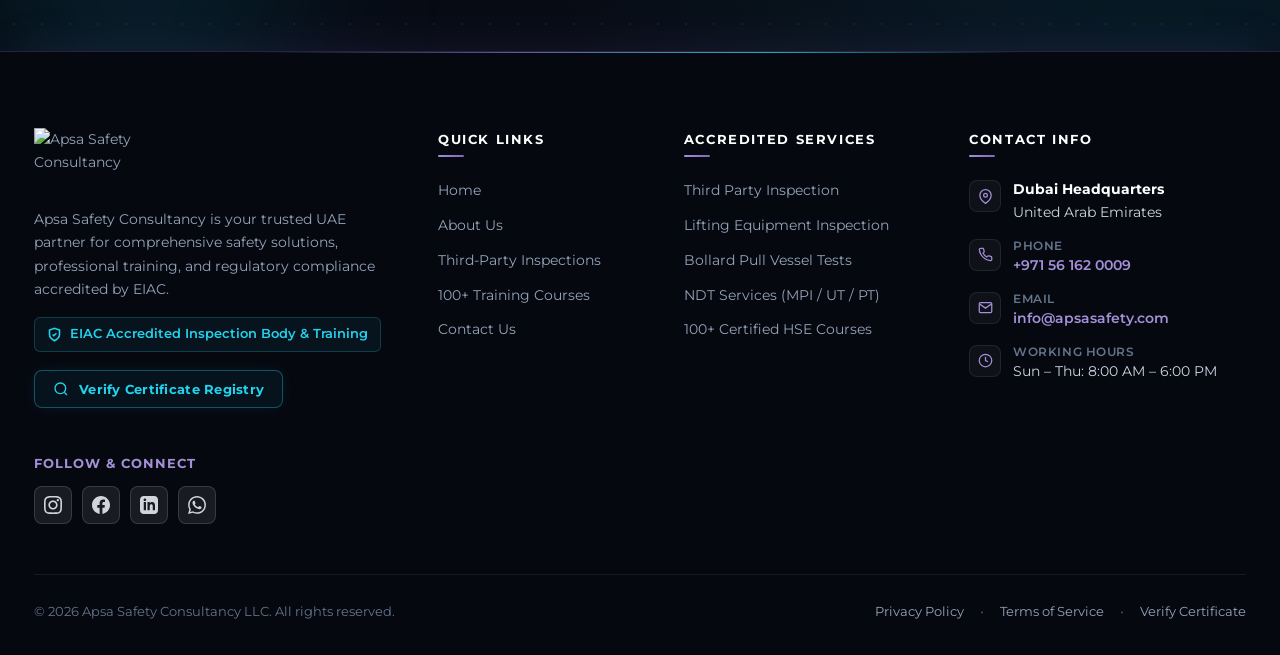
==== commit 90c82db3: "Redesign footer with Option 2 Modern Minimalist Dark Glass style across all pages" ====
--- a/consultation.html
+++ b/consultation.html
@@ -917,102 +917,121 @@
 
   </main>
 
-  <!-- Site Footer -->
+  <!-- 10. Site Footer (Modern Minimalist Dark Glass Theme) -->
   <footer class="site-footer">
     <div class="container">
       <div class="footer-grid">
         <div class="footer-brand">
-          <a href="index.html" class="logo-wrapper" style="height: 48px; margin-bottom: 16px;"
-            aria-label="Apsa Safety Consultancy Home">
+          <a href="index.html" class="logo-wrapper" style="height: 48px; margin-bottom: 16px;" aria-label="Apsa Safety Consultancy Home">
             <img src="assets/logo-light.png" alt="Apsa Safety Consultancy" class="logo-img" width="160" height="48">
           </a>
-          <p>Apsa Safety Consultancy is your trusted UAE partner for comprehensive safety solutions, professional
-            training, and regulatory compliance accredited by EIAC.</p>
-          <div style="font-size: 0.825rem; color: #94A3B8;">
-            Accredited by Emirates International Accreditation Centre (EIAC).
+          <p>Apsa Safety Consultancy is your trusted UAE partner for comprehensive safety solutions, professional training, and regulatory compliance accredited by EIAC.</p>
+          
+          <div class="footer-eiac-badge">
+            <svg width="15" height="15" fill="none" stroke="currentColor" stroke-width="2.5" viewBox="0 0 24 24"><path d="M12 22s8-4 8-10V5l-8-3-8 3v7c0 6 8 10 8 10z"></path><path d="m9 12 2 2 4-4"></path></svg>
+            <span>EIAC Accredited Inspection Body &amp; Training</span>
           </div>
 
+          <button type="button" class="btn-verify-cert open-cert-modal" aria-label="Verify Certificate or Inspection Report">
+            <svg width="16" height="16" fill="none" stroke="currentColor" stroke-width="2" viewBox="0 0 24 24"><circle cx="11" cy="11" r="8"></circle><line x1="21" y1="21" x2="16.65" y2="16.65"></line></svg>
+            <span>Verify Certificate Registry</span>
+          </button>
+
+          <!-- Footer Social Links -->
           <div class="footer-social-wrapper">
             <div class="footer-social-label">Follow &amp; Connect</div>
             <div class="social-icons-group">
-              <a href="https://www.instagram.com/apsasafety/" target="_blank" rel="noopener noreferrer"
-                class="social-btn social-ig" aria-label="Follow Apsa Safety on Instagram" title="Instagram"><svg
-                  width="18" height="18" fill="currentColor" viewBox="0 0 24 24">
-                  <path
-                    d="M12 2.163c3.204 0 3.584.012 4.85.07 3.252.148 4.771 1.691 4.919 4.919.058 1.265.069 1.645.069 4.849 0 3.205-.012 3.584-.069 4.849-.149 3.225-1.664 4.771-4.919 4.919-1.266.058-1.644.07-4.85.07-3.204 0-3.584-.012-4.849-.07-3.26-.149-4.771-1.699-4.919-4.92-.058-1.265-.07-1.644-.07-4.849 0-3.204.013-3.583.07-4.849.149-3.227 1.664-4.771 4.919-4.919 1.266-.057 1.645-.069 4.849-.069zm0-2.163c-3.259 0-3.667.014-4.947.072-4.358.2-6.78 2.618-6.98 6.98-.059 1.281-.073 1.689-.073 4.948 0 3.259.014 3.668.072 4.948.2 4.358 2.618 6.78 6.98 6.98 1.281.058 1.689.072 4.948.072 3.259 0 3.668-.014 4.948-.072 4.354-.2 6.782-2.618 6.979-6.98.059-1.28.073-1.689.073-4.948 0-3.259-.014-3.667-.072-4.947-.196-4.354-2.617-6.78-6.979-6.98-1.281-.059-1.69-.073-4.949-.073zm0 5.838c-3.403 0-6.162 2.759-6.162 6.162s2.759 6.163 6.162 6.163 6.162-2.759 6.162-6.163c0-3.403-2.759-6.162-6.162-6.162zm0 10.162c-2.209 0-4-1.79-4-4 0-2.209 1.791-4 4-4s4 1.791 4 4c0 2.21-1.791 4-4 4zm6.406-11.845c-.796 0-1.441.645-1.441 1.44s.645 1.44 1.441 1.44c.795 0 1.439-.645 1.439-1.44s-.644-1.44-1.439-1.44z" />
-                </svg></a>
-              <a href="https://www.facebook.com/apsasafety/" target="_blank" rel="noopener noreferrer"
-                class="social-btn social-fb" aria-label="Follow Apsa Safety on Facebook" title="Facebook"><svg
-                  width="18" height="18" fill="currentColor" viewBox="0 0 24 24">
-                  <path
-                    d="M24 12.073c0-6.627-5.373-12-12-12s-12 5.373-12 12c0 5.99 4.388 10.954 10.125 11.854v-8.385H7.078v-3.47h3.047V9.43c0-3.007 1.792-4.669 4.533-4.669 1.312 0 2.686.235 2.686.235v2.953H15.83c-1.491 0-1.956.925-1.956 1.874v2.25h3.328l-.532 3.47h-2.796v8.385C19.612 23.027 24 18.062 24 12.073z" />
-                </svg></a>
-              <a href="https://www.linkedin.com/company/apsa-safety/" target="_blank" rel="noopener noreferrer"
-                class="social-btn social-li" aria-label="Connect with Apsa Safety on LinkedIn" title="LinkedIn"><svg
-                  width="18" height="18" fill="currentColor" viewBox="0 0 24 24">
-                  <path
-                    d="M19 0h-14c-2.761 0-5 2.239-5 5v14c0 2.761 2.239 5 5 5h14c2.762 0 5-2.239 5-5v-14c0-2.761-2.238-5-5-5zm-11 19h-3v-11h3v11zm-1.5-12.268c-.966 0-1.75-.79-1.75-1.764s.784-1.764 1.75-1.764 1.75.79 1.75 1.764-.783 1.764-1.75 1.764zm13.5 12.268h-3v-5.604c0-3.368-4-3.113-4 0v5.604h-3v-11h3v1.765c1.396-2.586 7-2.777 7 2.476v6.759z" />
-                </svg></a>
-              <a href="https://wa.me/971561620009?text=Hello%2C%20I%E2%80%99d%20like%20to%20connect%20with%20Apsa%20Safety."
-                target="_blank" rel="noopener noreferrer" class="social-btn social-wa"
-                aria-label="Chat directly on WhatsApp" title="Direct WhatsApp"><svg width="18" height="18"
-                  fill="currentColor" viewBox="0 0 24 24">
-                  <path
-                    d="M.057 24l1.687-6.163c-1.041-1.804-1.588-3.849-1.587-5.946.003-6.556 5.338-11.891 11.893-11.891 3.181.001 6.167 1.24 8.413 3.488 2.245 2.248 3.481 5.236 3.48 8.414-.003 6.557-5.338 11.892-11.893 11.892-1.99-.001-3.951-.5-5.688-1.448l-6.305 1.654zm6.597-3.807c1.676.995 3.276 1.591 5.392 1.592 5.448 0 9.886-4.434 9.889-9.885.002-5.462-4.415-9.89-9.881-9.892-5.452 0-9.887 4.434-9.889 9.884-.001 2.225.651 3.891 1.746 5.634l-.999 3.648 3.742-.981zm11.387-5.464c-.074-.124-.272-.198-.57-.347-.297-.149-1.758-.868-2.031-.967-.272-.099-.47-.149-.669.149-.198.297-.768.967-.941 1.165-.173.198-.347.223-.644.074-.297-.149-1.255-.462-2.39-1.475-.883-.788-1.48-1.761-1.653-2.059-.173-.297-.018-.458.13-.606.134-.133.297-.347.446-.521.151-.172.2-.296.3-.495.099-.198.05-.372-.025-.521-.075-.148-.669-1.611-.916-2.206-.242-.579-.487-.501-.669-.51l-.57-.01c-.198 0-.52.074-.792.372s-1.04 1.016-1.04 2.479 1.065 2.876 1.213 3.074c.149.198 2.095 3.2 5.076 4.487.709.306 1.263.489 1.694.626.712.226 1.36.194 1.872.118.571-.085 1.758-.719 2.006-1.413.248-.695.248-1.29.173-1.414z" />
-                </svg></a>
+              <a href="https://www.instagram.com/apsasafety/" target="_blank" rel="noopener noreferrer" class="social-btn social-ig" aria-label="Follow Apsa Safety on Instagram" title="Instagram">
+                <svg width="18" height="18" fill="currentColor" viewBox="0 0 24 24"><path d="M12 2.163c3.204 0 3.584.012 4.85.07 3.252.148 4.771 1.691 4.919 4.919.058 1.265.069 1.645.069 4.849 0 3.205-.012 3.584-.069 4.849-.149 3.225-1.664 4.771-4.919 4.919-1.266.058-1.644.07-4.85.07-3.204 0-3.584-.012-4.849-.07-3.26-.149-4.771-1.699-4.919-4.92-.058-1.265-.07-1.644-.07-4.849 0-3.204.013-3.583.07-4.849.149-3.227 1.664-4.771 4.919-4.919 1.266-.057 1.645-.069 4.849-.069zm0-2.163c-3.259 0-3.667.014-4.947.072-4.358.2-6.78 2.618-6.98 6.98-.059 1.281-.073 1.689-.073 4.948 0 3.259.014 3.668.072 4.948.2 4.358 2.618 6.78 6.98 6.98 1.281.058 1.689.072 4.948.072 3.259 0 3.668-.014 4.948-.072 4.354-.2 6.782-2.618 6.979-6.98.059-1.28.073-1.689.073-4.948 0-3.259-.014-3.667-.072-4.947-.196-4.354-2.617-6.78-6.979-6.98-1.281-.059-1.69-.073-4.949-.073zm0 5.838c-3.403 0-6.162 2.759-6.162 6.162s2.759 6.163 6.162 6.163 6.162-2.759 6.162-6.163c0-3.403-2.759-6.162-6.162-6.162zm0 10.162c-2.209 0-4-1.79-4-4 0-2.209 1.791-4 4-4s4 1.791 4 4c0 2.21-1.791 4-4 4zm6.406-11.845c-.796 0-1.441.645-1.441 1.44s.645 1.44 1.441 1.44c.795 0 1.439-.645 1.439-1.44s-.644-1.44-1.439-1.44z"/></svg>
+              </a>
+              <a href="https://www.facebook.com/apsasafety/" target="_blank" rel="noopener noreferrer" class="social-btn social-fb" aria-label="Follow Apsa Safety on Facebook" title="Facebook">
+                <svg width="18" height="18" fill="currentColor" viewBox="0 0 24 24"><path d="M24 12.073c0-6.627-5.373-12-12-12s-12 5.373-12 12c0 5.99 4.388 10.954 10.125 11.854v-8.385H7.078v-3.47h3.047V9.43c0-3.007 1.792-4.669 4.533-4.669 1.312 0 2.686.235 2.686.235v2.953H15.83c-1.491 0-1.956.925-1.956 1.874v2.25h3.328l-.532 3.47h-2.796v8.385C19.612 23.027 24 18.062 24 12.073z"/></svg>
+              </a>
+              <a href="https://www.linkedin.com/company/apsa-safety/" target="_blank" rel="noopener noreferrer" class="social-btn social-li" aria-label="Connect with Apsa Safety on LinkedIn" title="LinkedIn">
+                <svg width="18" height="18" fill="currentColor" viewBox="0 0 24 24"><path d="M19 0h-14c-2.761 0-5 2.239-5 5v14c0 2.761 2.239 5 5 5h14c2.762 0 5-2.239 5-5v-14c0-2.761-2.238-5-5-5zm-11 19h-3v-11h3v11zm-1.5-12.268c-.966 0-1.75-.79-1.75-1.764s.784-1.764 1.75-1.764 1.75.79 1.75 1.764-.783 1.764-1.75 1.764zm13.5 12.268h-3v-5.604c0-3.368-4-3.113-4 0v5.604h-3v-11h3v1.765c1.396-2.586 7-2.777 7 2.476v6.759z"/></svg>
+              </a>
+              <a href="https://wa.me/971561620009?text=Hello%2C%20I%E2%80%99d%20like%20to%20connect%20with%20Apsa%20Safety." target="_blank" rel="noopener noreferrer" class="social-btn social-wa" aria-label="Chat directly on WhatsApp" title="Direct WhatsApp">
+                <svg width="18" height="18" fill="currentColor" viewBox="0 0 24 24"><path d="M.057 24l1.687-6.163c-1.041-1.804-1.588-3.849-1.587-5.946.003-6.556 5.338-11.891 11.893-11.891 3.181.001 6.167 1.24 8.413 3.488 2.245 2.248 3.481 5.236 3.48 8.414-.003 6.557-5.338 11.892-11.893 11.892-1.99-.001-3.951-.5-5.688-1.448l-6.305 1.654zm6.597-3.807c1.676.995 3.276 1.591 5.392 1.592 5.448 0 9.886-4.434 9.889-9.885.002-5.462-4.415-9.89-9.881-9.892-5.452 0-9.887 4.434-9.889 9.884-.001 2.225.651 3.891 1.746 5.634l-.999 3.648 3.742-.981zm11.387-5.464c-.074-.124-.272-.198-.57-.347-.297-.149-1.758-.868-2.031-.967-.272-.099-.47-.149-.669.149-.198.297-.768.967-.941 1.165-.173.198-.347.223-.644.074-.297-.149-1.255-.462-2.39-1.475-.883-.788-1.48-1.761-1.653-2.059-.173-.297-.018-.458.13-.606.134-.133.297-.347.446-.521.151-.172.2-.296.3-.495.099-.198.05-.372-.025-.521-.075-.148-.669-1.611-.916-2.206-.242-.579-.487-.501-.669-.51l-.57-.01c-.198 0-.52.074-.792.372s-1.04 1.016-1.04 2.479 1.065 2.876 1.213 3.074c.149.198 2.095 3.2 5.076 4.487.709.306 1.263.489 1.694.626.712.226 1.36.194 1.872.118.571-.085 1.758-.719 2.006-1.413.248-.695.248-1.29.173-1.414z"/></svg>
+              </a>
             </div>
           </div>
         </div>
 
         <div class="footer-col">
-          <h4>Services &amp; Scope</h4>
+          <h4>Quick Links</h4>
           <ul class="footer-links">
-            <li><a href="inspections.html">Third Party Lifting Gear Inspection</a></li>
-            <li><a href="inspections.html">Offshore Vessel Bollard Pull Testing</a></li>
-            <li><a href="inspections.html">Non-Destructive Testing (MPI / UT / PT)</a></li>
-            <li><a href="inspections.html">BMU &amp; Suspended Cradle Testing</a></li>
-            <li><a href="inspections.html">Mobile &amp; Tower Crane Inspections</a></li>
-            <li><a href="inspections.html">Spooling Machine Wire Rope Testing</a></li>
+            <li><a href="index.html">Home</a></li>
+            <li><a href="index.html#about">About Us</a></li>
+            <li><a href="inspections.html">Third-Party Inspections</a></li>
+            <li><a href="training.html">100+ Training Courses</a></li>
+            <li><a href="index.html#contact">Contact Us</a></li>
           </ul>
         </div>
 
         <div class="footer-col">
-          <h4>Certified Training</h4>
+          <h4>Accredited Services</h4>
           <ul class="footer-links">
-            <li><a href="training.html">Rigging &amp; Slinging (Level 1, 2, 3)</a></li>
-            <li><a href="training.html">Work at Heights &amp; Fall Arrest</a></li>
-            <li><a href="training.html">Confined Space Entry &amp; Rescue</a></li>
-            <li><a href="training.html">Basic &amp; Advanced Fire Fighting</a></li>
-            <li><a href="training.html">Forklift &amp; Reach Truck Operator</a></li>
-            <li><a href="training.html">ISO Internal Auditor Certification</a></li>
+            <li><a href="inspections.html">Third Party Inspection</a></li>
+            <li><a href="inspections.html#disciplines">Lifting Equipment Inspection</a></li>
+            <li><a href="inspections.html#disciplines">Bollard Pull Vessel Tests</a></li>
+            <li><a href="inspections.html#disciplines">NDT Services (MPI / UT / PT)</a></li>
+            <li><a href="training.html">100+ Certified HSE Courses</a></li>
           </ul>
         </div>
 
         <div class="footer-col">
-          <h4>Dubai Headquarters</h4>
-          <p style="color: #CBD5E1; font-size: 0.9rem; margin-bottom: 10px;">
-            Office 104, Business Center, Port Saeed, Deira, Dubai, United Arab Emirates.
-          </p>
-          <p style="color: #CBD5E1; font-size: 0.9rem; margin-bottom: 10px;">
-            <strong>Phone:</strong> <a href="tel:+971561620009" style="color: var(--cyan-400);">+971 56 162 0009</a>
-          </p>
-          <p style="color: #CBD5E1; font-size: 0.9rem; margin-bottom: 10px;">
-            <strong>Email:</strong> <a href="mailto:info@apsasafety.com"
-              style="color: var(--cyan-400);">info@apsasafety.com</a>
-          </p>
-          <p style="color: #94A3B8; font-size: 0.85rem;">
-            Sun - Thu: 8:00 AM - 6:00 PM
-          </p>
+          <h4>Contact Info</h4>
+          <div class="footer-contact-list">
+            <div class="footer-contact-item">
+              <div class="footer-contact-icon">
+                <svg width="15" height="15" fill="none" stroke="currentColor" stroke-width="2" viewBox="0 0 24 24"><path d="M21 10c0 7-9 13-9 13s-9-6-9-13a9 9 0 0 1 18 0z"></path><circle cx="12" cy="10" r="3"></circle></svg>
+              </div>
+              <div>
+                <strong style="color: #FFFFFF; display: block; font-size: 0.88rem; margin-bottom: 2px;">Dubai Headquarters</strong>
+                <span>United Arab Emirates</span>
+              </div>
+            </div>
+
+            <div class="footer-contact-item">
+              <div class="footer-contact-icon">
+                <svg width="15" height="15" fill="none" stroke="currentColor" stroke-width="2" viewBox="0 0 24 24"><path d="M22 16.92v3a2 2 0 0 1-2.18 2 19.79 19.79 0 0 1-8.63-3.07 19.5 19.5 0 0 1-6-6 19.79 19.79 0 0 1-3.07-8.67A2 2 0 0 1 4.11 2h3a2 2 0 0 1 2 1.72 12.84 12.84 0 0 0 .7 2.81 2 2 0 0 1-.45 2.11L8.09 9.91a16 16 0 0 0 6 6l1.27-1.27a2 2 0 0 1 2.11-.45 12.84 12.84 0 0 0 2.81.7A2 2 0 0 1 22 16.92z"></path></svg>
+              </div>
+              <div>
+                <span style="display: block; font-size: 0.72rem; color: #64748B; text-transform: uppercase; letter-spacing: 0.05em; font-weight: 600;">Phone</span>
+                <a href="tel:+971561620009" class="footer-contact-link">+971 56 162 0009</a>
+              </div>
+            </div>
+
+            <div class="footer-contact-item">
+              <div class="footer-contact-icon">
+                <svg width="15" height="15" fill="none" stroke="currentColor" stroke-width="2" viewBox="0 0 24 24"><path d="M4 4h16c1.1 0 2 .9 2 2v12c0 1.1-.9 2-2 2H4c-1.1 0-2-.9-2-2V6c0-1.1.9-2 2-2z"></path><polyline points="22,6 12,13 2,6"></polyline></svg>
+              </div>
+              <div>
+                <span style="display: block; font-size: 0.72rem; color: #64748B; text-transform: uppercase; letter-spacing: 0.05em; font-weight: 600;">Email</span>
+                <a href="mailto:info@apsasafety.com" class="footer-contact-link">info@apsasafety.com</a>
+              </div>
+            </div>
+
+            <div class="footer-contact-item">
+              <div class="footer-contact-icon">
+                <svg width="15" height="15" fill="none" stroke="currentColor" stroke-width="2" viewBox="0 0 24 24"><circle cx="12" cy="12" r="10"></circle><polyline points="12 6 12 12 16 14"></polyline></svg>
+              </div>
+              <div>
+                <span style="display: block; font-size: 0.72rem; color: #64748B; text-transform: uppercase; letter-spacing: 0.05em; font-weight: 600;">Working Hours</span>
+                <span>Sun &ndash; Thu: 8:00 AM &ndash; 6:00 PM</span>
+              </div>
+            </div>
+          </div>
         </div>
       </div>
 
       <div class="footer-bottom">
         <div>&copy; 2026 Apsa Safety Consultancy LLC. All rights reserved.</div>
-        <div style="display: flex; gap: 24px;">
-          <a href="index.html">Home</a>
-          <a href="inspections.html">Inspections</a>
-          <a href="training.html">Training</a>
-          <a href="consultation.html">Request Proposal</a>
+        <div class="footer-legal-links">
+          <a href="#">Privacy Policy</a>
+          <span class="footer-dot-sep">&bull;</span>
+          <a href="#">Terms of Service</a>
+          <span class="footer-dot-sep">&bull;</span>
           <a href="#" class="open-cert-modal">Verify Certificate</a>
         </div>
       </div>
--- a/css/style.css
+++ b/css/style.css
@@ -1436,12 +1436,20 @@
   z-index: 2;
   opacity: 1;
   transition: opacity 0.5s ease;
-  pointer-events: none;
+  pointer-events: none !important;
   filter: brightness(1.1) contrast(1.05) saturate(1.05);
 }
 
-.hero-video.video-paused {
-  opacity: 0.35;
+.hero-video::-webkit-media-controls,
+.hero-video::-webkit-media-controls-enclosure,
+.hero-video::-webkit-media-controls-panel,
+.hero-video::-webkit-media-controls-play-button,
+.hero-video::-webkit-media-controls-start-playback-button,
+.hero-video::-webkit-media-controls-overlay-play-button {
+  display: none !important;
+  -webkit-appearance: none !important;
+  opacity: 0 !important;
+  visibility: hidden !important;
 }
 
 .hero-overlay {
@@ -1676,36 +1684,6 @@
   color: #D8B4FE;
 }
 
-.video-control-btn {
-  position: absolute;
-  bottom: 114px;
-  right: 36px;
-  z-index: 20;
-  display: flex;
-  align-items: center;
-  gap: 8px;
-  background: rgba(5, 5, 5, 0.85);
-  border: 1.5px solid rgba(126, 103, 184, 0.45);
-  color: var(--white);
-  padding: 8px 16px;
-  border-radius: var(--radius-sm);
-  font-size: 0.8rem;
-  font-weight: 600;
-  backdrop-filter: blur(8px);
-  transition: all var(--transition-fast);
-}
-.video-control-btn:hover {
-  background: var(--apsa-purple);
-  border-color: var(--apsa-purple);
-}
-
-@media (max-width: 991px) {
-  .video-control-btn {
-    bottom: 24px;
-    right: 20px;
-  }
-}
-
 /* Interactive Inspection Slides Navigation Dots & Counter Hint */
 .hero-slides-nav {
   position: absolute;
@@ -2551,45 +2529,129 @@
   margin-left: 6px;
 }
 
-/* Site Footer (Dark Black APSA Industrial Theme) */
+/* Site Footer (Modern Minimalist Dark Glass Theme) */
 .site-footer {
-  background-color: var(--apsa-black);
-  color: var(--gray-400);
-  padding: 80px 0 30px 0;
-  border-top: 1px solid rgba(255, 255, 255, 0.1);
+  position: relative;
+  background-color: #060810;
+  color: #94A3B8;
+  padding: 76px 0 32px 0;
+  border-top: 1px solid rgba(126, 103, 184, 0.28);
+  box-shadow: 0 -20px 40px -15px rgba(126, 103, 184, 0.12);
+  overflow: hidden;
+}
+
+.site-footer::before {
+  content: '';
+  position: absolute;
+  top: 0;
+  left: 50%;
+  transform: translateX(-50%);
+  width: 60%;
+  height: 1px;
+  background: linear-gradient(90deg, transparent, rgba(126, 103, 184, 0.8), rgba(34, 211, 238, 0.8), transparent);
 }
 
 .footer-grid {
   display: grid;
-  grid-template-columns: 2fr 1fr 1fr 1.5fr;
+  grid-template-columns: 1.8fr 1fr 1.2fr 1.4fr;
   gap: 48px;
-  margin-bottom: 60px;
+  margin-bottom: 50px;
+}
+
+.footer-brand {
+  display: flex;
+  flex-direction: column;
 }
 
 .footer-brand p {
-  margin: 18px 0 24px 0;
+  margin: 16px 0 16px 0;
   font-size: 0.88rem;
-  line-height: 1.62;
-  color: var(--gray-400);
+  line-height: 1.65;
+  color: #94A3B8;
+}
+
+.footer-eiac-badge {
+  display: inline-flex;
+  align-items: center;
+  gap: 8px;
+  font-size: 0.8rem;
+  font-weight: 600;
+  color: #22D3EE;
+  background: rgba(34, 211, 238, 0.06);
+  border: 1px solid rgba(34, 211, 238, 0.22);
+  padding: 6px 12px;
+  border-radius: 6px;
+  margin-bottom: 18px;
+  width: fit-content;
+}
+
+.footer-eiac-badge svg {
+  color: #22D3EE;
+  flex-shrink: 0;
+}
+
+.btn-verify-cert {
+  display: inline-flex;
+  align-items: center;
+  gap: 10px;
+  background: rgba(34, 211, 238, 0.05);
+  border: 1.5px solid rgba(34, 211, 238, 0.35);
+  color: #22D3EE;
+  font-family: inherit;
+  font-size: 0.84rem;
+  font-weight: 700;
+  letter-spacing: 0.02em;
+  padding: 10px 18px;
+  border-radius: 8px;
+  cursor: pointer;
+  margin-bottom: 22px;
+  width: fit-content;
+  transition: all 0.25s ease;
+  box-shadow: 0 0 15px -3px rgba(34, 211, 238, 0.12);
+}
+
+.btn-verify-cert:hover {
+  background: rgba(34, 211, 238, 0.14);
+  border-color: #22D3EE;
+  color: #FFFFFF;
+  box-shadow: 0 0 22px rgba(34, 211, 238, 0.3);
+  transform: translateY(-1px);
+}
+
+.footer-social-wrapper {
+  margin-top: auto;
+}
+
+.footer-social-label {
+  font-size: 0.72rem;
+  font-weight: 700;
+  letter-spacing: 0.1em;
+  text-transform: uppercase;
+  color: #64748B;
+  margin-bottom: 10px;
 }
 
 .footer-col h4 {
-  color: var(--white);
+  color: #FFFFFF;
   font-family: var(--font-heading);
-  font-size: 1.1rem;
-  font-weight: 700;
-  margin-bottom: 20px;
-  display: flex;
-  align-items: center;
-  gap: 8px;
-}
-
-.footer-col h4::before {
+  font-size: 0.84rem;
+  font-weight: 700;
+  letter-spacing: 0.12em;
+  text-transform: uppercase;
+  margin-bottom: 22px;
+  position: relative;
+  padding-bottom: 10px;
+  display: inline-block;
+}
+
+.footer-col h4::after {
   content: '';
-  display: inline-block;
-  width: 20px;
-  height: 3px;
-  background: var(--apsa-purple);
+  position: absolute;
+  left: 0;
+  bottom: 0;
+  width: 26px;
+  height: 2px;
+  background: linear-gradient(90deg, var(--cyan-400), var(--apsa-purple));
   border-radius: 2px;
 }
 
@@ -2601,28 +2663,99 @@
 }
 
 .footer-links a {
-  font-size: 0.88rem;
-  color: var(--gray-400);
-  display: flex;
-  align-items: center;
-  gap: 6px;
-  transition: all var(--transition-fast);
-}
+  font-size: 0.875rem;
+  color: #94A3B8;
+  display: inline-flex;
+  align-items: center;
+  text-decoration: none;
+  transition: all 0.25s ease;
+  position: relative;
+}
+
 .footer-links a:hover {
-  color: var(--apsa-purple-light);
-  padding-left: 4px;
+  color: #FFFFFF;
+  transform: translateX(4px);
+}
+
+.footer-contact-list {
+  display: flex;
+  flex-direction: column;
+  gap: 16px;
+}
+
+.footer-contact-item {
+  display: flex;
+  align-items: flex-start;
+  gap: 12px;
+  font-size: 0.875rem;
+  color: #CBD5E1;
+  line-height: 1.45;
+}
+
+.footer-contact-icon {
+  flex-shrink: 0;
+  width: 32px;
+  height: 32px;
+  border-radius: 8px;
+  background: rgba(255, 255, 255, 0.04);
+  border: 1px solid rgba(255, 255, 255, 0.08);
+  display: flex;
+  align-items: center;
+  justify-content: center;
+  color: var(--cyan-400);
+  margin-top: 1px;
+  transition: all 0.25s ease;
+}
+
+.footer-contact-item:hover .footer-contact-icon {
+  border-color: rgba(34, 211, 238, 0.4);
+  background: rgba(34, 211, 238, 0.08);
+  color: #FFFFFF;
+}
+
+.footer-contact-link {
+  color: var(--cyan-400);
+  text-decoration: none;
+  font-weight: 600;
+  transition: color 0.2s ease;
+}
+
+.footer-contact-link:hover {
+  color: #FFFFFF;
+  text-decoration: underline;
 }
 
 .footer-bottom {
-  padding-top: 30px;
-  border-top: 1px solid rgba(255, 255, 255, 0.08);
+  padding-top: 26px;
+  border-top: 1px solid rgba(255, 255, 255, 0.07);
   display: flex;
   align-items: center;
   justify-content: space-between;
   flex-wrap: wrap;
   gap: 16px;
-  font-size: 0.85rem;
-  color: var(--gray-400);
+  font-size: 0.84rem;
+  color: #64748B;
+}
+
+.footer-legal-links {
+  display: flex;
+  align-items: center;
+  gap: 16px;
+}
+
+.footer-legal-links a {
+  color: #94A3B8;
+  text-decoration: none;
+  font-size: 0.84rem;
+  transition: color 0.2s ease;
+}
+
+.footer-legal-links a:hover {
+  color: #FFFFFF;
+}
+
+.footer-dot-sep {
+  color: #475569;
 }
 
 /* Modal Popup */
@@ -2963,17 +3096,11 @@
     gap: 8px;
   }
 
-  /* Video Control Button on Mobile */
-  .video-control-btn {
-    bottom: 14px;
-    right: 14px;
-    padding: 6px 12px;
-    font-size: 0.72rem;
-  }
-
   /* About Section on Mobile */
   .about-main-img {
-    height: 260px;
+    height: auto;
+    max-height: 420px;
+    object-fit: contain;
     border-radius: var(--radius-lg);
   }
   .about-stats-card { 
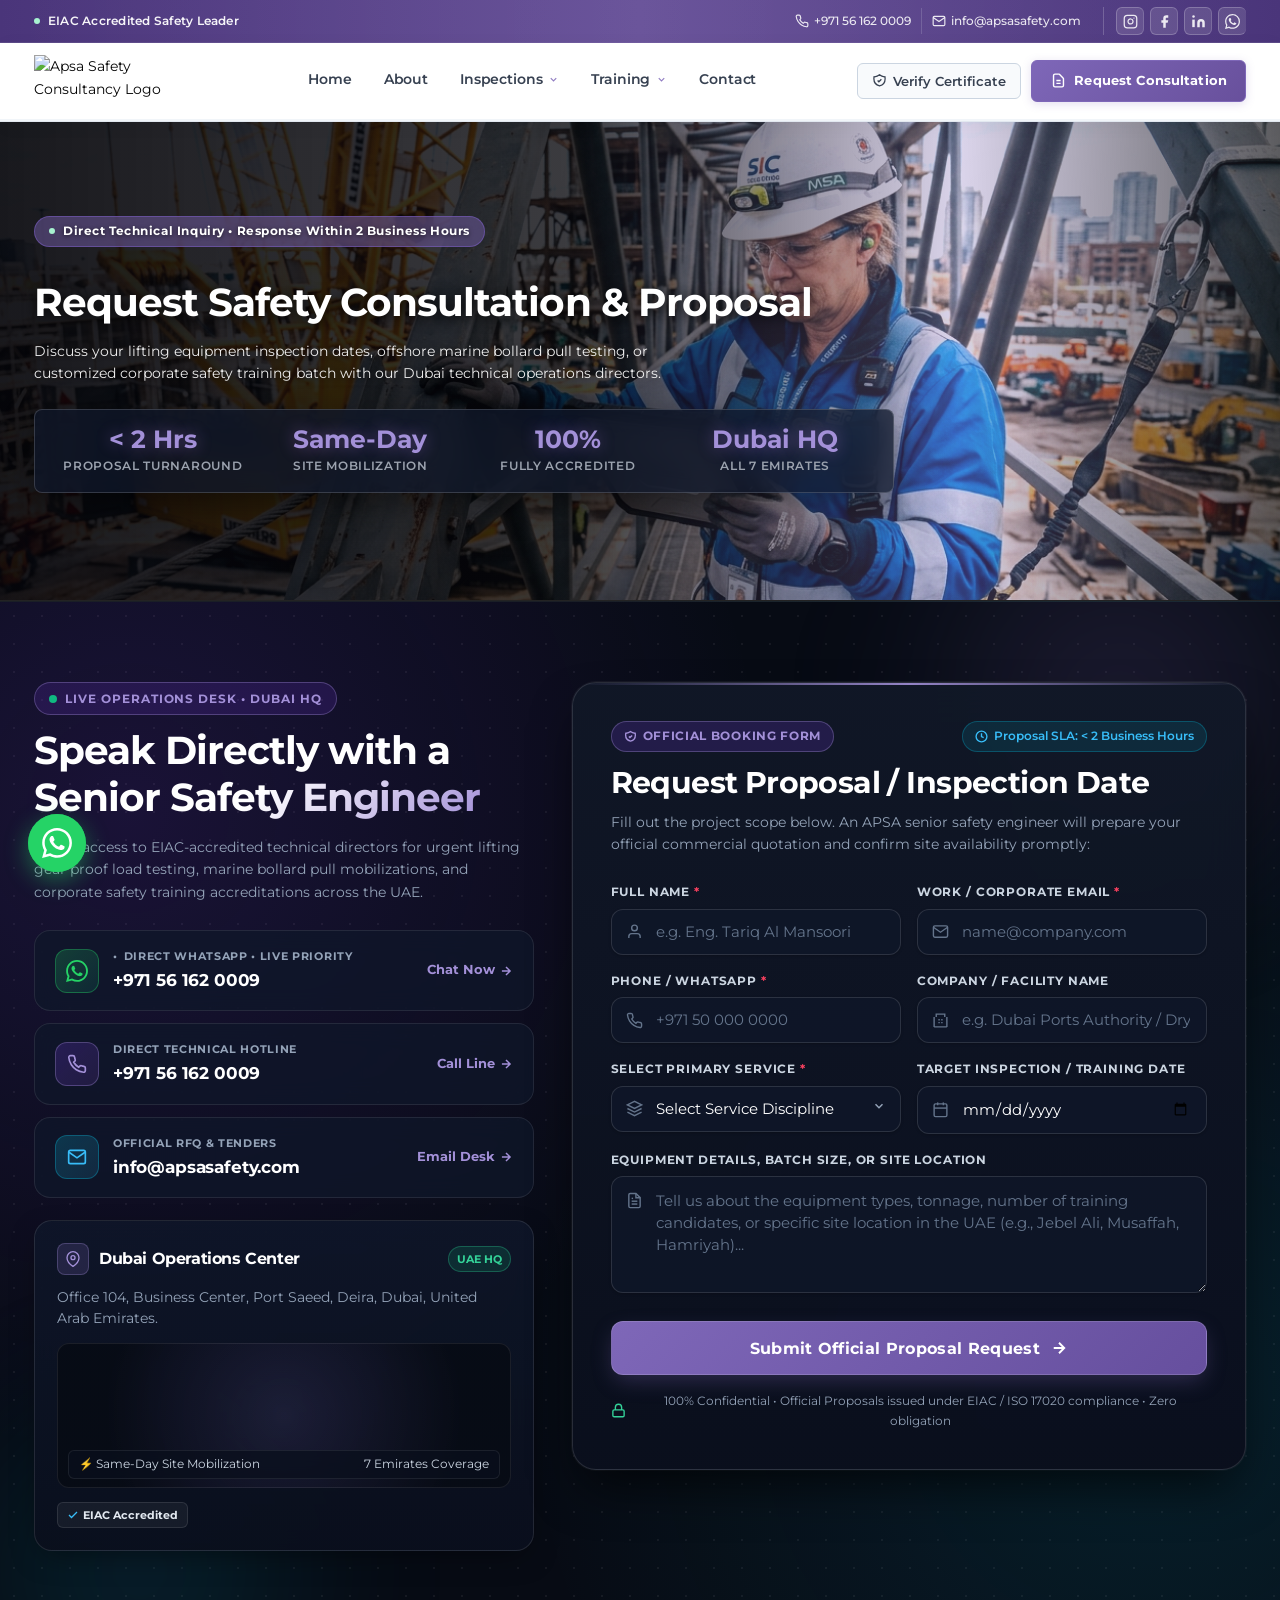
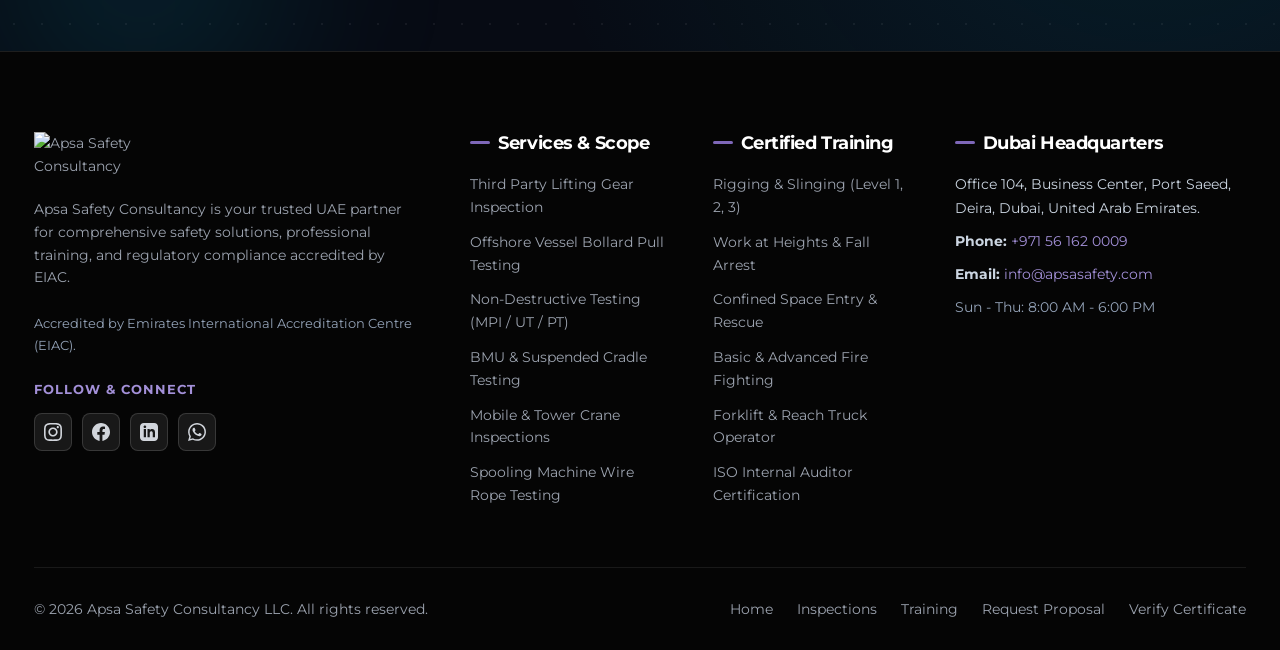
==== commit c8e72e11: "Revert "Redesign footer with Option 2 Modern Minimalist Dark Glass style across all pages" This reve" ====
--- a/consultation.html
+++ b/consultation.html
@@ -917,121 +917,102 @@
 
   </main>
 
-  <!-- 10. Site Footer (Modern Minimalist Dark Glass Theme) -->
+  <!-- Site Footer -->
   <footer class="site-footer">
     <div class="container">
       <div class="footer-grid">
         <div class="footer-brand">
-          <a href="index.html" class="logo-wrapper" style="height: 48px; margin-bottom: 16px;" aria-label="Apsa Safety Consultancy Home">
+          <a href="index.html" class="logo-wrapper" style="height: 48px; margin-bottom: 16px;"
+            aria-label="Apsa Safety Consultancy Home">
             <img src="assets/logo-light.png" alt="Apsa Safety Consultancy" class="logo-img" width="160" height="48">
           </a>
-          <p>Apsa Safety Consultancy is your trusted UAE partner for comprehensive safety solutions, professional training, and regulatory compliance accredited by EIAC.</p>
-          
-          <div class="footer-eiac-badge">
-            <svg width="15" height="15" fill="none" stroke="currentColor" stroke-width="2.5" viewBox="0 0 24 24"><path d="M12 22s8-4 8-10V5l-8-3-8 3v7c0 6 8 10 8 10z"></path><path d="m9 12 2 2 4-4"></path></svg>
-            <span>EIAC Accredited Inspection Body &amp; Training</span>
+          <p>Apsa Safety Consultancy is your trusted UAE partner for comprehensive safety solutions, professional
+            training, and regulatory compliance accredited by EIAC.</p>
+          <div style="font-size: 0.825rem; color: #94A3B8;">
+            Accredited by Emirates International Accreditation Centre (EIAC).
           </div>
 
-          <button type="button" class="btn-verify-cert open-cert-modal" aria-label="Verify Certificate or Inspection Report">
-            <svg width="16" height="16" fill="none" stroke="currentColor" stroke-width="2" viewBox="0 0 24 24"><circle cx="11" cy="11" r="8"></circle><line x1="21" y1="21" x2="16.65" y2="16.65"></line></svg>
-            <span>Verify Certificate Registry</span>
-          </button>
-
-          <!-- Footer Social Links -->
           <div class="footer-social-wrapper">
             <div class="footer-social-label">Follow &amp; Connect</div>
             <div class="social-icons-group">
-              <a href="https://www.instagram.com/apsasafety/" target="_blank" rel="noopener noreferrer" class="social-btn social-ig" aria-label="Follow Apsa Safety on Instagram" title="Instagram">
-                <svg width="18" height="18" fill="currentColor" viewBox="0 0 24 24"><path d="M12 2.163c3.204 0 3.584.012 4.85.07 3.252.148 4.771 1.691 4.919 4.919.058 1.265.069 1.645.069 4.849 0 3.205-.012 3.584-.069 4.849-.149 3.225-1.664 4.771-4.919 4.919-1.266.058-1.644.07-4.85.07-3.204 0-3.584-.012-4.849-.07-3.26-.149-4.771-1.699-4.919-4.92-.058-1.265-.07-1.644-.07-4.849 0-3.204.013-3.583.07-4.849.149-3.227 1.664-4.771 4.919-4.919 1.266-.057 1.645-.069 4.849-.069zm0-2.163c-3.259 0-3.667.014-4.947.072-4.358.2-6.78 2.618-6.98 6.98-.059 1.281-.073 1.689-.073 4.948 0 3.259.014 3.668.072 4.948.2 4.358 2.618 6.78 6.98 6.98 1.281.058 1.689.072 4.948.072 3.259 0 3.668-.014 4.948-.072 4.354-.2 6.782-2.618 6.979-6.98.059-1.28.073-1.689.073-4.948 0-3.259-.014-3.667-.072-4.947-.196-4.354-2.617-6.78-6.979-6.98-1.281-.059-1.69-.073-4.949-.073zm0 5.838c-3.403 0-6.162 2.759-6.162 6.162s2.759 6.163 6.162 6.163 6.162-2.759 6.162-6.163c0-3.403-2.759-6.162-6.162-6.162zm0 10.162c-2.209 0-4-1.79-4-4 0-2.209 1.791-4 4-4s4 1.791 4 4c0 2.21-1.791 4-4 4zm6.406-11.845c-.796 0-1.441.645-1.441 1.44s.645 1.44 1.441 1.44c.795 0 1.439-.645 1.439-1.44s-.644-1.44-1.439-1.44z"/></svg>
-              </a>
-              <a href="https://www.facebook.com/apsasafety/" target="_blank" rel="noopener noreferrer" class="social-btn social-fb" aria-label="Follow Apsa Safety on Facebook" title="Facebook">
-                <svg width="18" height="18" fill="currentColor" viewBox="0 0 24 24"><path d="M24 12.073c0-6.627-5.373-12-12-12s-12 5.373-12 12c0 5.99 4.388 10.954 10.125 11.854v-8.385H7.078v-3.47h3.047V9.43c0-3.007 1.792-4.669 4.533-4.669 1.312 0 2.686.235 2.686.235v2.953H15.83c-1.491 0-1.956.925-1.956 1.874v2.25h3.328l-.532 3.47h-2.796v8.385C19.612 23.027 24 18.062 24 12.073z"/></svg>
-              </a>
-              <a href="https://www.linkedin.com/company/apsa-safety/" target="_blank" rel="noopener noreferrer" class="social-btn social-li" aria-label="Connect with Apsa Safety on LinkedIn" title="LinkedIn">
-                <svg width="18" height="18" fill="currentColor" viewBox="0 0 24 24"><path d="M19 0h-14c-2.761 0-5 2.239-5 5v14c0 2.761 2.239 5 5 5h14c2.762 0 5-2.239 5-5v-14c0-2.761-2.238-5-5-5zm-11 19h-3v-11h3v11zm-1.5-12.268c-.966 0-1.75-.79-1.75-1.764s.784-1.764 1.75-1.764 1.75.79 1.75 1.764-.783 1.764-1.75 1.764zm13.5 12.268h-3v-5.604c0-3.368-4-3.113-4 0v5.604h-3v-11h3v1.765c1.396-2.586 7-2.777 7 2.476v6.759z"/></svg>
-              </a>
-              <a href="https://wa.me/971561620009?text=Hello%2C%20I%E2%80%99d%20like%20to%20connect%20with%20Apsa%20Safety." target="_blank" rel="noopener noreferrer" class="social-btn social-wa" aria-label="Chat directly on WhatsApp" title="Direct WhatsApp">
-                <svg width="18" height="18" fill="currentColor" viewBox="0 0 24 24"><path d="M.057 24l1.687-6.163c-1.041-1.804-1.588-3.849-1.587-5.946.003-6.556 5.338-11.891 11.893-11.891 3.181.001 6.167 1.24 8.413 3.488 2.245 2.248 3.481 5.236 3.48 8.414-.003 6.557-5.338 11.892-11.893 11.892-1.99-.001-3.951-.5-5.688-1.448l-6.305 1.654zm6.597-3.807c1.676.995 3.276 1.591 5.392 1.592 5.448 0 9.886-4.434 9.889-9.885.002-5.462-4.415-9.89-9.881-9.892-5.452 0-9.887 4.434-9.889 9.884-.001 2.225.651 3.891 1.746 5.634l-.999 3.648 3.742-.981zm11.387-5.464c-.074-.124-.272-.198-.57-.347-.297-.149-1.758-.868-2.031-.967-.272-.099-.47-.149-.669.149-.198.297-.768.967-.941 1.165-.173.198-.347.223-.644.074-.297-.149-1.255-.462-2.39-1.475-.883-.788-1.48-1.761-1.653-2.059-.173-.297-.018-.458.13-.606.134-.133.297-.347.446-.521.151-.172.2-.296.3-.495.099-.198.05-.372-.025-.521-.075-.148-.669-1.611-.916-2.206-.242-.579-.487-.501-.669-.51l-.57-.01c-.198 0-.52.074-.792.372s-1.04 1.016-1.04 2.479 1.065 2.876 1.213 3.074c.149.198 2.095 3.2 5.076 4.487.709.306 1.263.489 1.694.626.712.226 1.36.194 1.872.118.571-.085 1.758-.719 2.006-1.413.248-.695.248-1.29.173-1.414z"/></svg>
-              </a>
+              <a href="https://www.instagram.com/apsasafety/" target="_blank" rel="noopener noreferrer"
+                class="social-btn social-ig" aria-label="Follow Apsa Safety on Instagram" title="Instagram"><svg
+                  width="18" height="18" fill="currentColor" viewBox="0 0 24 24">
+                  <path
+                    d="M12 2.163c3.204 0 3.584.012 4.85.07 3.252.148 4.771 1.691 4.919 4.919.058 1.265.069 1.645.069 4.849 0 3.205-.012 3.584-.069 4.849-.149 3.225-1.664 4.771-4.919 4.919-1.266.058-1.644.07-4.85.07-3.204 0-3.584-.012-4.849-.07-3.26-.149-4.771-1.699-4.919-4.92-.058-1.265-.07-1.644-.07-4.849 0-3.204.013-3.583.07-4.849.149-3.227 1.664-4.771 4.919-4.919 1.266-.057 1.645-.069 4.849-.069zm0-2.163c-3.259 0-3.667.014-4.947.072-4.358.2-6.78 2.618-6.98 6.98-.059 1.281-.073 1.689-.073 4.948 0 3.259.014 3.668.072 4.948.2 4.358 2.618 6.78 6.98 6.98 1.281.058 1.689.072 4.948.072 3.259 0 3.668-.014 4.948-.072 4.354-.2 6.782-2.618 6.979-6.98.059-1.28.073-1.689.073-4.948 0-3.259-.014-3.667-.072-4.947-.196-4.354-2.617-6.78-6.979-6.98-1.281-.059-1.69-.073-4.949-.073zm0 5.838c-3.403 0-6.162 2.759-6.162 6.162s2.759 6.163 6.162 6.163 6.162-2.759 6.162-6.163c0-3.403-2.759-6.162-6.162-6.162zm0 10.162c-2.209 0-4-1.79-4-4 0-2.209 1.791-4 4-4s4 1.791 4 4c0 2.21-1.791 4-4 4zm6.406-11.845c-.796 0-1.441.645-1.441 1.44s.645 1.44 1.441 1.44c.795 0 1.439-.645 1.439-1.44s-.644-1.44-1.439-1.44z" />
+                </svg></a>
+              <a href="https://www.facebook.com/apsasafety/" target="_blank" rel="noopener noreferrer"
+                class="social-btn social-fb" aria-label="Follow Apsa Safety on Facebook" title="Facebook"><svg
+                  width="18" height="18" fill="currentColor" viewBox="0 0 24 24">
+                  <path
+                    d="M24 12.073c0-6.627-5.373-12-12-12s-12 5.373-12 12c0 5.99 4.388 10.954 10.125 11.854v-8.385H7.078v-3.47h3.047V9.43c0-3.007 1.792-4.669 4.533-4.669 1.312 0 2.686.235 2.686.235v2.953H15.83c-1.491 0-1.956.925-1.956 1.874v2.25h3.328l-.532 3.47h-2.796v8.385C19.612 23.027 24 18.062 24 12.073z" />
+                </svg></a>
+              <a href="https://www.linkedin.com/company/apsa-safety/" target="_blank" rel="noopener noreferrer"
+                class="social-btn social-li" aria-label="Connect with Apsa Safety on LinkedIn" title="LinkedIn"><svg
+                  width="18" height="18" fill="currentColor" viewBox="0 0 24 24">
+                  <path
+                    d="M19 0h-14c-2.761 0-5 2.239-5 5v14c0 2.761 2.239 5 5 5h14c2.762 0 5-2.239 5-5v-14c0-2.761-2.238-5-5-5zm-11 19h-3v-11h3v11zm-1.5-12.268c-.966 0-1.75-.79-1.75-1.764s.784-1.764 1.75-1.764 1.75.79 1.75 1.764-.783 1.764-1.75 1.764zm13.5 12.268h-3v-5.604c0-3.368-4-3.113-4 0v5.604h-3v-11h3v1.765c1.396-2.586 7-2.777 7 2.476v6.759z" />
+                </svg></a>
+              <a href="https://wa.me/971561620009?text=Hello%2C%20I%E2%80%99d%20like%20to%20connect%20with%20Apsa%20Safety."
+                target="_blank" rel="noopener noreferrer" class="social-btn social-wa"
+                aria-label="Chat directly on WhatsApp" title="Direct WhatsApp"><svg width="18" height="18"
+                  fill="currentColor" viewBox="0 0 24 24">
+                  <path
+                    d="M.057 24l1.687-6.163c-1.041-1.804-1.588-3.849-1.587-5.946.003-6.556 5.338-11.891 11.893-11.891 3.181.001 6.167 1.24 8.413 3.488 2.245 2.248 3.481 5.236 3.48 8.414-.003 6.557-5.338 11.892-11.893 11.892-1.99-.001-3.951-.5-5.688-1.448l-6.305 1.654zm6.597-3.807c1.676.995 3.276 1.591 5.392 1.592 5.448 0 9.886-4.434 9.889-9.885.002-5.462-4.415-9.89-9.881-9.892-5.452 0-9.887 4.434-9.889 9.884-.001 2.225.651 3.891 1.746 5.634l-.999 3.648 3.742-.981zm11.387-5.464c-.074-.124-.272-.198-.57-.347-.297-.149-1.758-.868-2.031-.967-.272-.099-.47-.149-.669.149-.198.297-.768.967-.941 1.165-.173.198-.347.223-.644.074-.297-.149-1.255-.462-2.39-1.475-.883-.788-1.48-1.761-1.653-2.059-.173-.297-.018-.458.13-.606.134-.133.297-.347.446-.521.151-.172.2-.296.3-.495.099-.198.05-.372-.025-.521-.075-.148-.669-1.611-.916-2.206-.242-.579-.487-.501-.669-.51l-.57-.01c-.198 0-.52.074-.792.372s-1.04 1.016-1.04 2.479 1.065 2.876 1.213 3.074c.149.198 2.095 3.2 5.076 4.487.709.306 1.263.489 1.694.626.712.226 1.36.194 1.872.118.571-.085 1.758-.719 2.006-1.413.248-.695.248-1.29.173-1.414z" />
+                </svg></a>
             </div>
           </div>
         </div>
 
         <div class="footer-col">
-          <h4>Quick Links</h4>
+          <h4>Services &amp; Scope</h4>
           <ul class="footer-links">
-            <li><a href="index.html">Home</a></li>
-            <li><a href="index.html#about">About Us</a></li>
-            <li><a href="inspections.html">Third-Party Inspections</a></li>
-            <li><a href="training.html">100+ Training Courses</a></li>
-            <li><a href="index.html#contact">Contact Us</a></li>
+            <li><a href="inspections.html">Third Party Lifting Gear Inspection</a></li>
+            <li><a href="inspections.html">Offshore Vessel Bollard Pull Testing</a></li>
+            <li><a href="inspections.html">Non-Destructive Testing (MPI / UT / PT)</a></li>
+            <li><a href="inspections.html">BMU &amp; Suspended Cradle Testing</a></li>
+            <li><a href="inspections.html">Mobile &amp; Tower Crane Inspections</a></li>
+            <li><a href="inspections.html">Spooling Machine Wire Rope Testing</a></li>
           </ul>
         </div>
 
         <div class="footer-col">
-          <h4>Accredited Services</h4>
+          <h4>Certified Training</h4>
           <ul class="footer-links">
-            <li><a href="inspections.html">Third Party Inspection</a></li>
-            <li><a href="inspections.html#disciplines">Lifting Equipment Inspection</a></li>
-            <li><a href="inspections.html#disciplines">Bollard Pull Vessel Tests</a></li>
-            <li><a href="inspections.html#disciplines">NDT Services (MPI / UT / PT)</a></li>
-            <li><a href="training.html">100+ Certified HSE Courses</a></li>
+            <li><a href="training.html">Rigging &amp; Slinging (Level 1, 2, 3)</a></li>
+            <li><a href="training.html">Work at Heights &amp; Fall Arrest</a></li>
+            <li><a href="training.html">Confined Space Entry &amp; Rescue</a></li>
+            <li><a href="training.html">Basic &amp; Advanced Fire Fighting</a></li>
+            <li><a href="training.html">Forklift &amp; Reach Truck Operator</a></li>
+            <li><a href="training.html">ISO Internal Auditor Certification</a></li>
           </ul>
         </div>
 
         <div class="footer-col">
-          <h4>Contact Info</h4>
-          <div class="footer-contact-list">
-            <div class="footer-contact-item">
-              <div class="footer-contact-icon">
-                <svg width="15" height="15" fill="none" stroke="currentColor" stroke-width="2" viewBox="0 0 24 24"><path d="M21 10c0 7-9 13-9 13s-9-6-9-13a9 9 0 0 1 18 0z"></path><circle cx="12" cy="10" r="3"></circle></svg>
-              </div>
-              <div>
-                <strong style="color: #FFFFFF; display: block; font-size: 0.88rem; margin-bottom: 2px;">Dubai Headquarters</strong>
-                <span>United Arab Emirates</span>
-              </div>
-            </div>
-
-            <div class="footer-contact-item">
-              <div class="footer-contact-icon">
-                <svg width="15" height="15" fill="none" stroke="currentColor" stroke-width="2" viewBox="0 0 24 24"><path d="M22 16.92v3a2 2 0 0 1-2.18 2 19.79 19.79 0 0 1-8.63-3.07 19.5 19.5 0 0 1-6-6 19.79 19.79 0 0 1-3.07-8.67A2 2 0 0 1 4.11 2h3a2 2 0 0 1 2 1.72 12.84 12.84 0 0 0 .7 2.81 2 2 0 0 1-.45 2.11L8.09 9.91a16 16 0 0 0 6 6l1.27-1.27a2 2 0 0 1 2.11-.45 12.84 12.84 0 0 0 2.81.7A2 2 0 0 1 22 16.92z"></path></svg>
-              </div>
-              <div>
-                <span style="display: block; font-size: 0.72rem; color: #64748B; text-transform: uppercase; letter-spacing: 0.05em; font-weight: 600;">Phone</span>
-                <a href="tel:+971561620009" class="footer-contact-link">+971 56 162 0009</a>
-              </div>
-            </div>
-
-            <div class="footer-contact-item">
-              <div class="footer-contact-icon">
-                <svg width="15" height="15" fill="none" stroke="currentColor" stroke-width="2" viewBox="0 0 24 24"><path d="M4 4h16c1.1 0 2 .9 2 2v12c0 1.1-.9 2-2 2H4c-1.1 0-2-.9-2-2V6c0-1.1.9-2 2-2z"></path><polyline points="22,6 12,13 2,6"></polyline></svg>
-              </div>
-              <div>
-                <span style="display: block; font-size: 0.72rem; color: #64748B; text-transform: uppercase; letter-spacing: 0.05em; font-weight: 600;">Email</span>
-                <a href="mailto:info@apsasafety.com" class="footer-contact-link">info@apsasafety.com</a>
-              </div>
-            </div>
-
-            <div class="footer-contact-item">
-              <div class="footer-contact-icon">
-                <svg width="15" height="15" fill="none" stroke="currentColor" stroke-width="2" viewBox="0 0 24 24"><circle cx="12" cy="12" r="10"></circle><polyline points="12 6 12 12 16 14"></polyline></svg>
-              </div>
-              <div>
-                <span style="display: block; font-size: 0.72rem; color: #64748B; text-transform: uppercase; letter-spacing: 0.05em; font-weight: 600;">Working Hours</span>
-                <span>Sun &ndash; Thu: 8:00 AM &ndash; 6:00 PM</span>
-              </div>
-            </div>
-          </div>
+          <h4>Dubai Headquarters</h4>
+          <p style="color: #CBD5E1; font-size: 0.9rem; margin-bottom: 10px;">
+            Office 104, Business Center, Port Saeed, Deira, Dubai, United Arab Emirates.
+          </p>
+          <p style="color: #CBD5E1; font-size: 0.9rem; margin-bottom: 10px;">
+            <strong>Phone:</strong> <a href="tel:+971561620009" style="color: var(--cyan-400);">+971 56 162 0009</a>
+          </p>
+          <p style="color: #CBD5E1; font-size: 0.9rem; margin-bottom: 10px;">
+            <strong>Email:</strong> <a href="mailto:info@apsasafety.com"
+              style="color: var(--cyan-400);">info@apsasafety.com</a>
+          </p>
+          <p style="color: #94A3B8; font-size: 0.85rem;">
+            Sun - Thu: 8:00 AM - 6:00 PM
+          </p>
         </div>
       </div>
 
       <div class="footer-bottom">
         <div>&copy; 2026 Apsa Safety Consultancy LLC. All rights reserved.</div>
-        <div class="footer-legal-links">
-          <a href="#">Privacy Policy</a>
-          <span class="footer-dot-sep">&bull;</span>
-          <a href="#">Terms of Service</a>
-          <span class="footer-dot-sep">&bull;</span>
+        <div style="display: flex; gap: 24px;">
+          <a href="index.html">Home</a>
+          <a href="inspections.html">Inspections</a>
+          <a href="training.html">Training</a>
+          <a href="consultation.html">Request Proposal</a>
           <a href="#" class="open-cert-modal">Verify Certificate</a>
         </div>
       </div>
--- a/css/style.css
+++ b/css/style.css
@@ -2529,129 +2529,45 @@
   margin-left: 6px;
 }
 
-/* Site Footer (Modern Minimalist Dark Glass Theme) */
+/* Site Footer (Dark Black APSA Industrial Theme) */
 .site-footer {
-  position: relative;
-  background-color: #060810;
-  color: #94A3B8;
-  padding: 76px 0 32px 0;
-  border-top: 1px solid rgba(126, 103, 184, 0.28);
-  box-shadow: 0 -20px 40px -15px rgba(126, 103, 184, 0.12);
-  overflow: hidden;
-}
-
-.site-footer::before {
-  content: '';
-  position: absolute;
-  top: 0;
-  left: 50%;
-  transform: translateX(-50%);
-  width: 60%;
-  height: 1px;
-  background: linear-gradient(90deg, transparent, rgba(126, 103, 184, 0.8), rgba(34, 211, 238, 0.8), transparent);
+  background-color: var(--apsa-black);
+  color: var(--gray-400);
+  padding: 80px 0 30px 0;
+  border-top: 1px solid rgba(255, 255, 255, 0.1);
 }
 
 .footer-grid {
   display: grid;
-  grid-template-columns: 1.8fr 1fr 1.2fr 1.4fr;
+  grid-template-columns: 2fr 1fr 1fr 1.5fr;
   gap: 48px;
-  margin-bottom: 50px;
-}
-
-.footer-brand {
-  display: flex;
-  flex-direction: column;
+  margin-bottom: 60px;
 }
 
 .footer-brand p {
-  margin: 16px 0 16px 0;
+  margin: 18px 0 24px 0;
   font-size: 0.88rem;
-  line-height: 1.65;
-  color: #94A3B8;
-}
-
-.footer-eiac-badge {
-  display: inline-flex;
+  line-height: 1.62;
+  color: var(--gray-400);
+}
+
+.footer-col h4 {
+  color: var(--white);
+  font-family: var(--font-heading);
+  font-size: 1.1rem;
+  font-weight: 700;
+  margin-bottom: 20px;
+  display: flex;
   align-items: center;
   gap: 8px;
-  font-size: 0.8rem;
-  font-weight: 600;
-  color: #22D3EE;
-  background: rgba(34, 211, 238, 0.06);
-  border: 1px solid rgba(34, 211, 238, 0.22);
-  padding: 6px 12px;
-  border-radius: 6px;
-  margin-bottom: 18px;
-  width: fit-content;
-}
-
-.footer-eiac-badge svg {
-  color: #22D3EE;
-  flex-shrink: 0;
-}
-
-.btn-verify-cert {
-  display: inline-flex;
-  align-items: center;
-  gap: 10px;
-  background: rgba(34, 211, 238, 0.05);
-  border: 1.5px solid rgba(34, 211, 238, 0.35);
-  color: #22D3EE;
-  font-family: inherit;
-  font-size: 0.84rem;
-  font-weight: 700;
-  letter-spacing: 0.02em;
-  padding: 10px 18px;
-  border-radius: 8px;
-  cursor: pointer;
-  margin-bottom: 22px;
-  width: fit-content;
-  transition: all 0.25s ease;
-  box-shadow: 0 0 15px -3px rgba(34, 211, 238, 0.12);
-}
-
-.btn-verify-cert:hover {
-  background: rgba(34, 211, 238, 0.14);
-  border-color: #22D3EE;
-  color: #FFFFFF;
-  box-shadow: 0 0 22px rgba(34, 211, 238, 0.3);
-  transform: translateY(-1px);
-}
-
-.footer-social-wrapper {
-  margin-top: auto;
-}
-
-.footer-social-label {
-  font-size: 0.72rem;
-  font-weight: 700;
-  letter-spacing: 0.1em;
-  text-transform: uppercase;
-  color: #64748B;
-  margin-bottom: 10px;
-}
-
-.footer-col h4 {
-  color: #FFFFFF;
-  font-family: var(--font-heading);
-  font-size: 0.84rem;
-  font-weight: 700;
-  letter-spacing: 0.12em;
-  text-transform: uppercase;
-  margin-bottom: 22px;
-  position: relative;
-  padding-bottom: 10px;
+}
+
+.footer-col h4::before {
+  content: '';
   display: inline-block;
-}
-
-.footer-col h4::after {
-  content: '';
-  position: absolute;
-  left: 0;
-  bottom: 0;
-  width: 26px;
-  height: 2px;
-  background: linear-gradient(90deg, var(--cyan-400), var(--apsa-purple));
+  width: 20px;
+  height: 3px;
+  background: var(--apsa-purple);
   border-radius: 2px;
 }
 
@@ -2663,99 +2579,28 @@
 }
 
 .footer-links a {
-  font-size: 0.875rem;
-  color: #94A3B8;
-  display: inline-flex;
-  align-items: center;
-  text-decoration: none;
-  transition: all 0.25s ease;
-  position: relative;
-}
-
+  font-size: 0.88rem;
+  color: var(--gray-400);
+  display: flex;
+  align-items: center;
+  gap: 6px;
+  transition: all var(--transition-fast);
+}
 .footer-links a:hover {
-  color: #FFFFFF;
-  transform: translateX(4px);
-}
-
-.footer-contact-list {
-  display: flex;
-  flex-direction: column;
-  gap: 16px;
-}
-
-.footer-contact-item {
-  display: flex;
-  align-items: flex-start;
-  gap: 12px;
-  font-size: 0.875rem;
-  color: #CBD5E1;
-  line-height: 1.45;
-}
-
-.footer-contact-icon {
-  flex-shrink: 0;
-  width: 32px;
-  height: 32px;
-  border-radius: 8px;
-  background: rgba(255, 255, 255, 0.04);
-  border: 1px solid rgba(255, 255, 255, 0.08);
-  display: flex;
-  align-items: center;
-  justify-content: center;
-  color: var(--cyan-400);
-  margin-top: 1px;
-  transition: all 0.25s ease;
-}
-
-.footer-contact-item:hover .footer-contact-icon {
-  border-color: rgba(34, 211, 238, 0.4);
-  background: rgba(34, 211, 238, 0.08);
-  color: #FFFFFF;
-}
-
-.footer-contact-link {
-  color: var(--cyan-400);
-  text-decoration: none;
-  font-weight: 600;
-  transition: color 0.2s ease;
-}
-
-.footer-contact-link:hover {
-  color: #FFFFFF;
-  text-decoration: underline;
+  color: var(--apsa-purple-light);
+  padding-left: 4px;
 }
 
 .footer-bottom {
-  padding-top: 26px;
-  border-top: 1px solid rgba(255, 255, 255, 0.07);
+  padding-top: 30px;
+  border-top: 1px solid rgba(255, 255, 255, 0.08);
   display: flex;
   align-items: center;
   justify-content: space-between;
   flex-wrap: wrap;
   gap: 16px;
-  font-size: 0.84rem;
-  color: #64748B;
-}
-
-.footer-legal-links {
-  display: flex;
-  align-items: center;
-  gap: 16px;
-}
-
-.footer-legal-links a {
-  color: #94A3B8;
-  text-decoration: none;
-  font-size: 0.84rem;
-  transition: color 0.2s ease;
-}
-
-.footer-legal-links a:hover {
-  color: #FFFFFF;
-}
-
-.footer-dot-sep {
-  color: #475569;
+  font-size: 0.85rem;
+  color: var(--gray-400);
 }
 
 /* Modal Popup */
